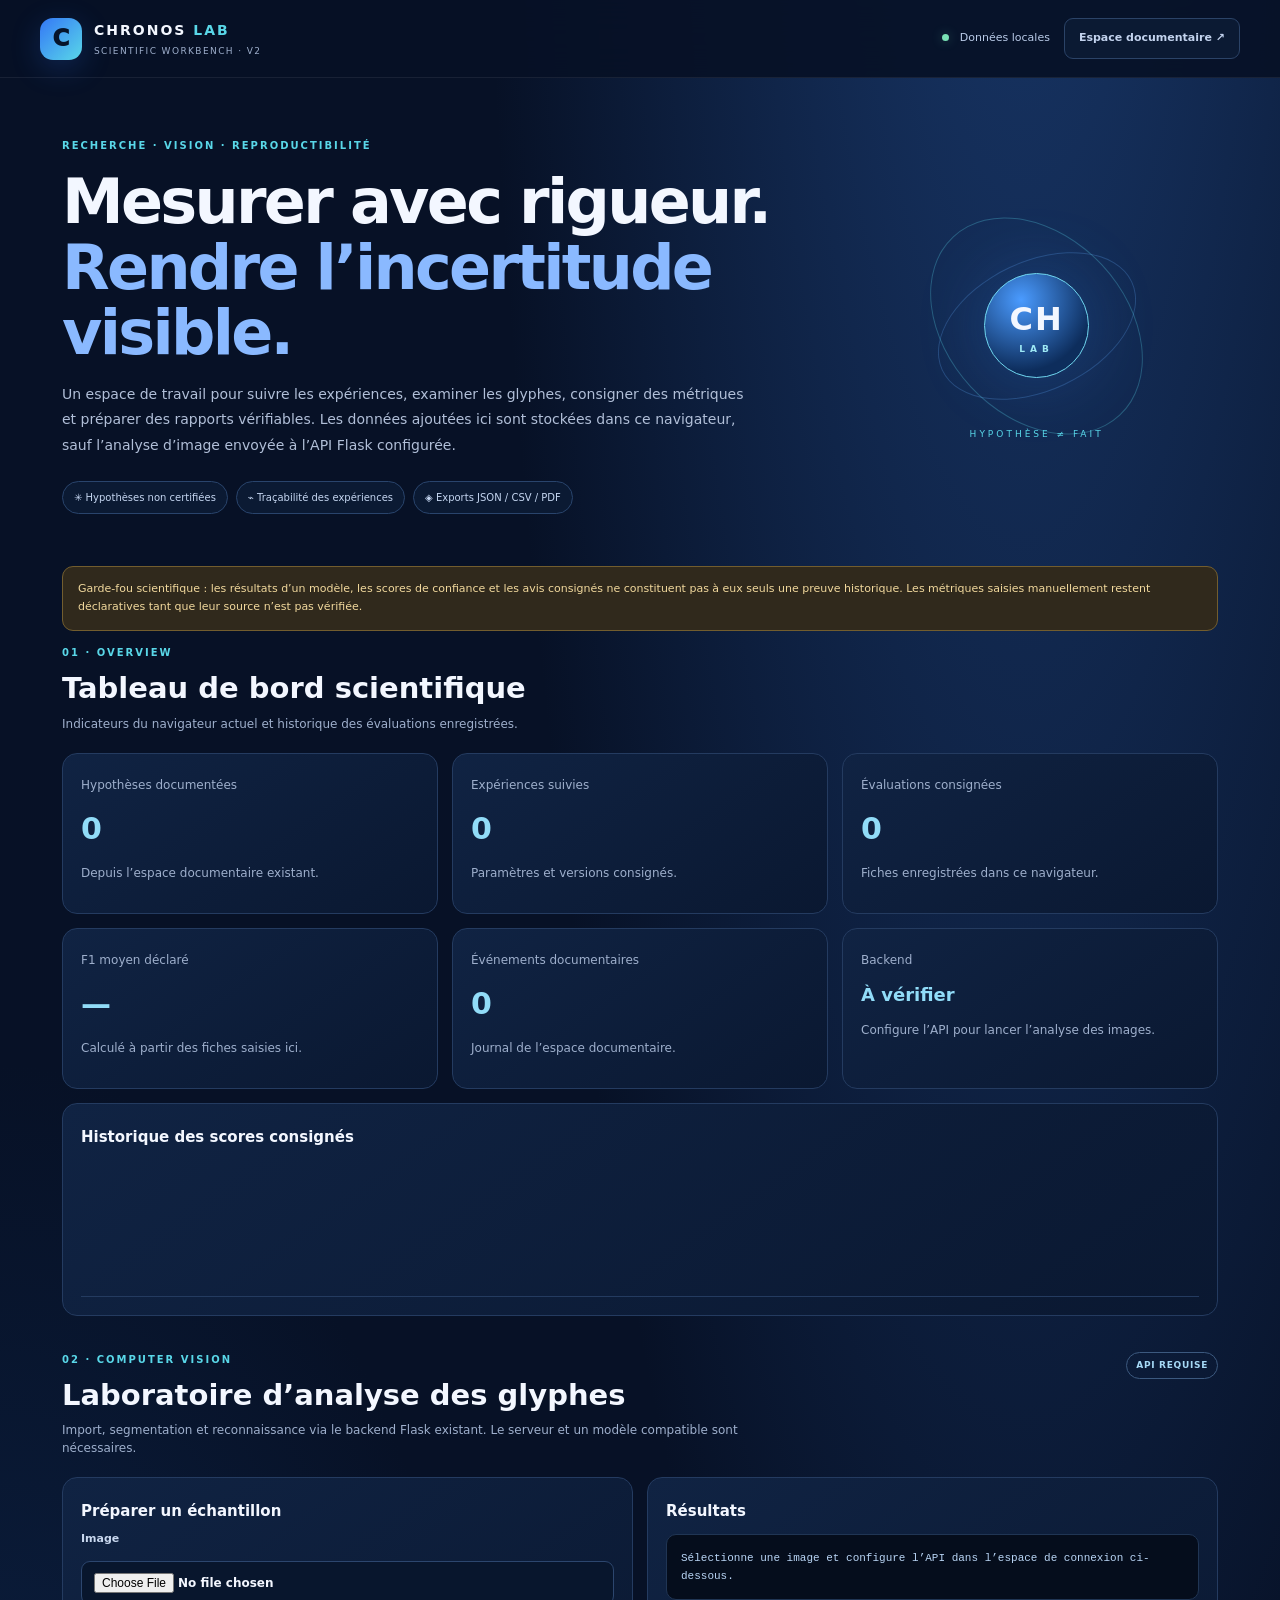
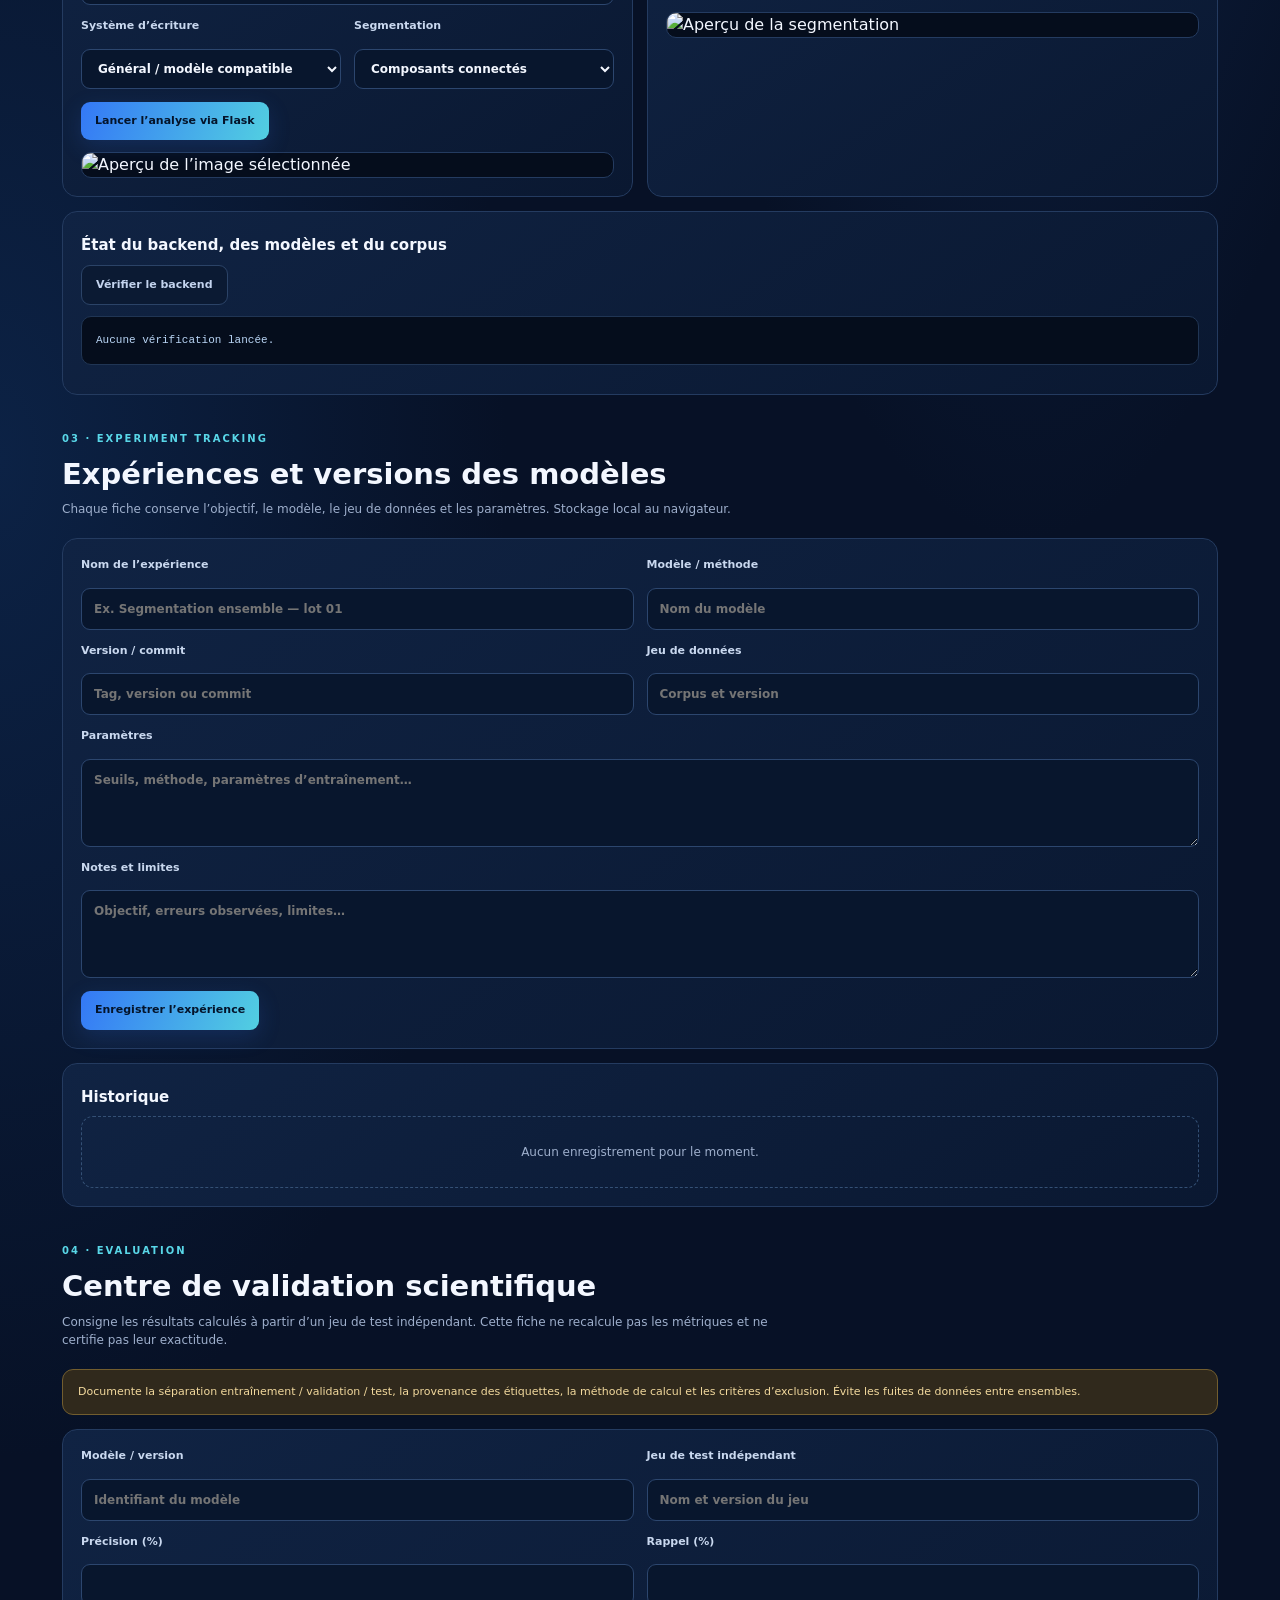
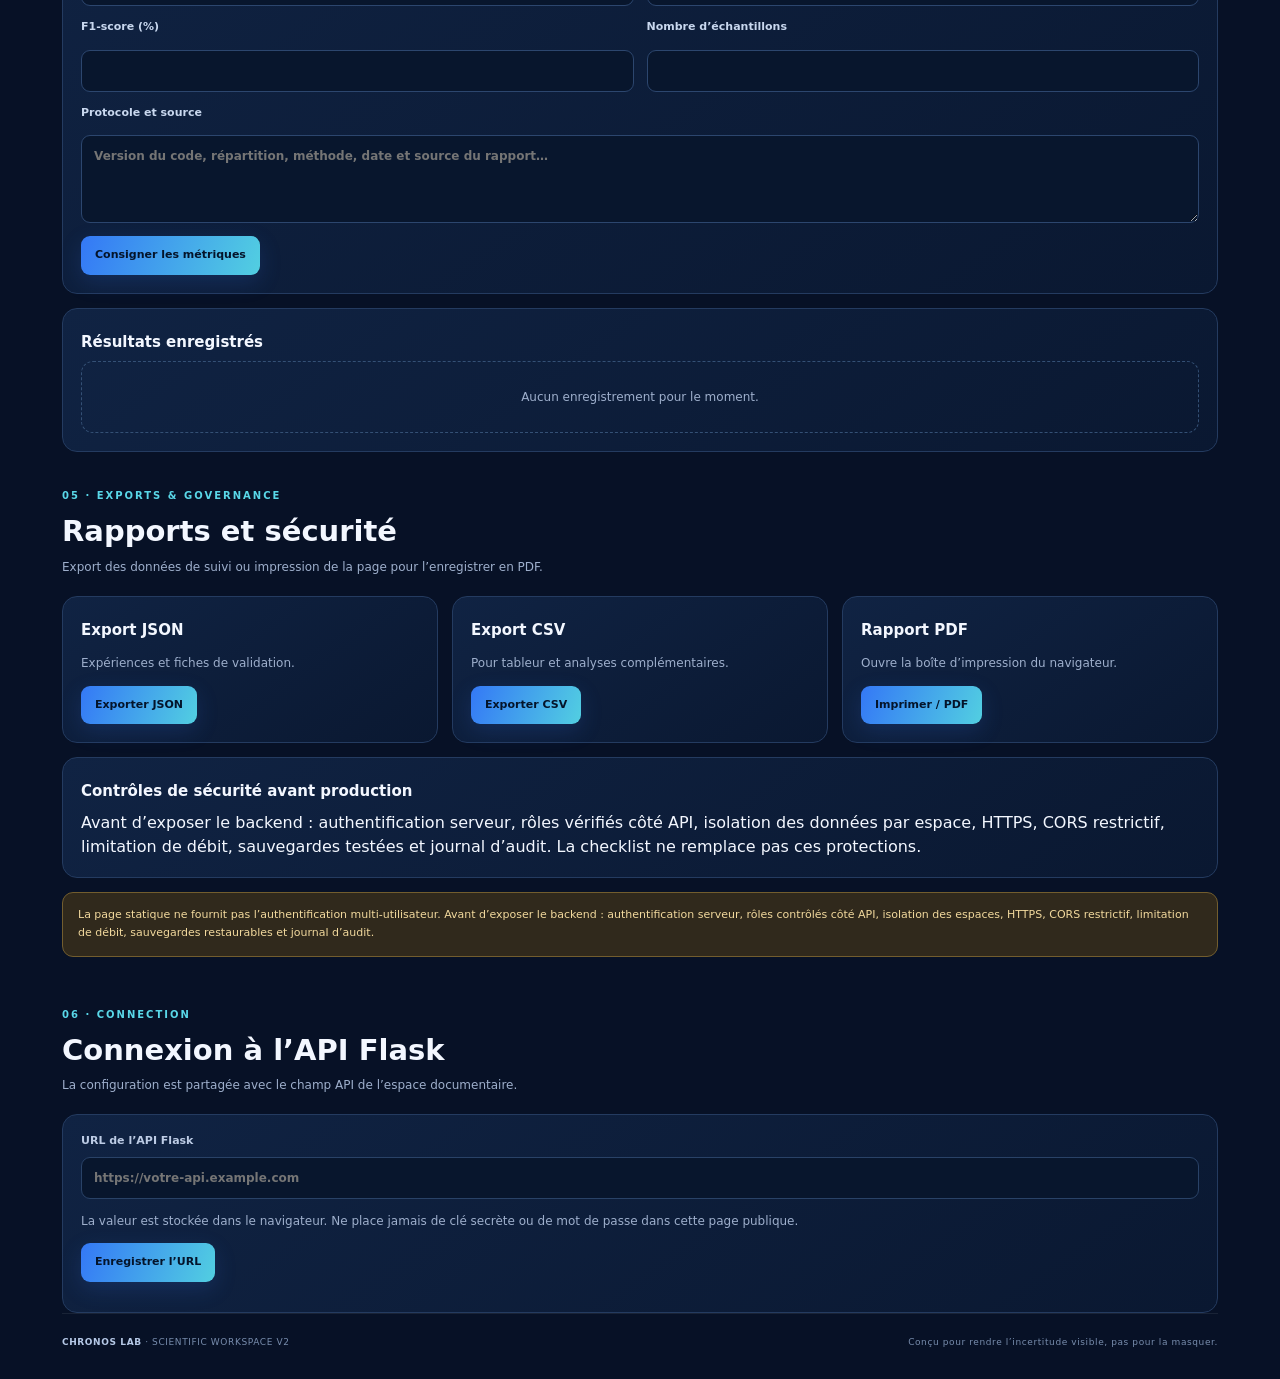
==== site/v2.html @ 92d0351a "Add CHRONOS LAB V2 scientific workbench page" ====
<!doctype html>
<html lang="fr">
<head>
<meta charset="utf-8"><meta name="viewport" content="width=device-width,initial-scale=1,viewport-fit=cover">
<meta name="theme-color" content="#071126"><meta name="description" content="CHRONOS LAB V2 — laboratoire de recherche, traçabilité, glyphes et validation scientifique.">
<title>CHRONOS LAB V2 — Scientific Workbench</title>
<link rel="stylesheet" href="./style.css"><link rel="stylesheet" href="./v2.css">
</head>
<body>
<header class="topbar"><a class="brand" href="./index.html"><span class="sigil">C</span><span><b>CHRONOS <i>LAB</i></b><small>SCIENTIFIC WORKBENCH · V2</small></span></a><div class="top-actions"><span class="local-pill"><span></span> Données locales</span><a class="btn btn-quiet" href="./index.html">Espace documentaire ↗</a></div></header>
<main>
<section class="hero"><div class="hero-copy"><div class="v2-kicker">RECHERCHE · VISION · REPRODUCTIBILITÉ</div><h1>Mesurer avec rigueur.<br><em>Rendre l’incertitude visible.</em></h1><p>Un espace de travail pour suivre les expériences, examiner les glyphes, consigner des métriques et préparer des rapports vérifiables. Les données ajoutées ici sont stockées dans ce navigateur, sauf l’analyse d’image envoyée à l’API Flask configurée.</p><div class="hero-badges"><span>✳ Hypothèses non certifiées</span><span>⌁ Traçabilité des expériences</span><span>◈ Exports JSON / CSV / PDF</span></div></div><div class="hero-stamp"><div class="orbit orbit-a"></div><div class="orbit orbit-b"></div><div class="core">CH<br><small>LAB</small></div><div class="stamp-caption">HYPOTHÈSE ≠ FAIT</div></div></section>
<div class="v2-notice warn">Garde-fou scientifique : les résultats d’un modèle, les scores de confiance et les avis consignés ne constituent pas à eux seuls une preuve historique. Les métriques saisies manuellement restent déclaratives tant que leur source n’est pas vérifiée.</div>
<section id="dashboard"><div class="v2-head"><div><div class="v2-kicker">01 · OVERVIEW</div><h2>Tableau de bord scientifique</h2><p>Indicateurs du navigateur actuel et historique des évaluations enregistrées.</p></div></div>
<div class="v2-grid">
<article class="v2-card"><span class="v2-muted">Hypothèses documentées</span><strong class="v2-value" id="v2ClaimCount">0</strong><p>Depuis l’espace documentaire existant.</p></article>
<article class="v2-card"><span class="v2-muted">Expériences suivies</span><strong class="v2-value" id="v2ExperimentCount">0</strong><p>Paramètres et versions consignés.</p></article>
<article class="v2-card"><span class="v2-muted">Évaluations consignées</span><strong class="v2-value" id="v2ValidationCount">0</strong><p>Fiches enregistrées dans ce navigateur.</p></article>
<article class="v2-card"><span class="v2-muted">F1 moyen déclaré</span><strong class="v2-value" id="v2AverageF1">—</strong><p>Calculé à partir des fiches saisies ici.</p></article>
<article class="v2-card"><span class="v2-muted">Événements documentaires</span><strong class="v2-value" id="v2EventCount">0</strong><p>Journal de l’espace documentaire.</p></article>
<article class="v2-card"><span class="v2-muted">Backend</span><strong class="v2-value" style="font-size:18px">À vérifier</strong><p>Configure l’API pour lancer l’analyse des images.</p></article>
</div>
<div class="v2-card" style="margin-top:14px"><h3>Historique des scores consignés</h3><div id="v2ValidationChart" class="v2-chart"></div></div></section>
<section id="glyphlab" style="padding-top:36px"><div class="v2-head"><div><div class="v2-kicker">02 · COMPUTER VISION</div><h2>Laboratoire d’analyse des glyphes</h2><p>Import, segmentation et reconnaissance via le backend Flask existant. Le serveur et un modèle compatible sont nécessaires.</p></div><span class="status-tag">API REQUISE</span></div>
<div class="v2-grid" style="grid-template-columns:repeat(2,minmax(0,1fr))"><article class="v2-card"><h3>Préparer un échantillon</h3><form id="v2AnalyzeImage" class="v2-form">
<label class="v2-span">Image<input id="v2Image" type="file" accept="image/png,image/jpeg,image/webp,image/bmp,image/tiff" required></label>
<label>Système d’écriture<select id="v2Script"><option value="general">Général / modèle compatible</option><option value="maya_classical">Maya classique</option><option value="egyptian_hieroglyphs">Hiéroglyphes égyptiens</option><option value="cuneiform">Cunéiforme</option><option value="linear_b">Linéaire B</option><option value="linear_a">Linéaire A</option></select></label>
<label>Segmentation<select id="v2Segmentation"><option value="components">Composants connectés</option><option value="watershed">Watershed</option><option value="ensemble">Ensemble</option></select></label>
<div class="v2-span"><button class="btn btn-primary" type="submit">Lancer l’analyse via Flask</button></div></form><img id="v2ImagePreview" class="v2-preview" alt="Aperçu de l’image sélectionnée" hidden></article>
<article class="v2-card"><h3>Résultats</h3><pre id="v2GlyphResult" class="v2-result" aria-live="polite">Sélectionne une image et configure l’API dans l’espace de connexion ci-dessous.</pre><img id="v2ServerPreview" class="v2-preview" alt="Aperçu de la segmentation" hidden></article></div>
<div class="v2-card" style="margin-top:14px"><h3>État du backend, des modèles et du corpus</h3><button id="v2CheckBackend" class="btn btn-quiet">Vérifier le backend</button><pre id="v2BackendStatus" class="v2-result">Aucune vérification lancée.</pre></div></section>
<section id="experiments" style="padding-top:36px"><div class="v2-head"><div><div class="v2-kicker">03 · EXPERIMENT TRACKING</div><h2>Expériences et versions des modèles</h2><p>Chaque fiche conserve l’objectif, le modèle, le jeu de données et les paramètres. Stockage local au navigateur.</p></div></div>
<article class="v2-card"><form id="v2ExperimentForm" class="v2-form">
<label>Nom de l’expérience<input name="name" required placeholder="Ex. Segmentation ensemble — lot 01"></label><label>Modèle / méthode<input name="model" required placeholder="Nom du modèle"></label>
<label>Version / commit<input name="version" placeholder="Tag, version ou commit"></label><label>Jeu de données<input name="dataset" required placeholder="Corpus et version"></label>
<label class="v2-span">Paramètres<textarea name="parameters" placeholder="Seuils, méthode, paramètres d’entraînement…"></textarea></label><label class="v2-span">Notes et limites<textarea name="notes" placeholder="Objectif, erreurs observées, limites…"></textarea></label>
<div class="v2-span"><button class="btn btn-primary" type="submit">Enregistrer l’expérience</button></div></form></article>
<div class="v2-card" style="margin-top:14px"><h3>Historique</h3><div id="v2ExperimentsList"></div></div></section>
<section id="validation" style="padding-top:36px"><div class="v2-head"><div><div class="v2-kicker">04 · EVALUATION</div><h2>Centre de validation scientifique</h2><p>Consigne les résultats calculés à partir d’un jeu de test indépendant. Cette fiche ne recalcule pas les métriques et ne certifie pas leur exactitude.</p></div></div>
<div class="v2-notice warn">Documente la séparation entraînement / validation / test, la provenance des étiquettes, la méthode de calcul et les critères d’exclusion. Évite les fuites de données entre ensembles.</div>
<article class="v2-card"><form id="v2ValidationForm" class="v2-form">
<label>Modèle / version<input name="model" required placeholder="Identifiant du modèle"></label><label>Jeu de test indépendant<input name="dataset" required placeholder="Nom et version du jeu"></label>
<label>Précision (%)<input name="precision" type="number" min="0" max="100" step="0.01" required></label><label>Rappel (%)<input name="recall" type="number" min="0" max="100" step="0.01" required></label>
<label>F1-score (%)<input name="f1" type="number" min="0" max="100" step="0.01" required></label><label>Nombre d’échantillons<input name="samples" type="number" min="0" step="1" required></label>
<label class="v2-span">Protocole et source<textarea name="protocol" required placeholder="Version du code, répartition, méthode, date et source du rapport…"></textarea></label><div class="v2-span"><button class="btn btn-primary" type="submit">Consigner les métriques</button></div></form></article>
<div class="v2-card" style="margin-top:14px"><h3>Résultats enregistrés</h3><div id="v2ValidationsList"></div></div></section>
<section id="reports" style="padding-top:36px"><div class="v2-head"><div><div class="v2-kicker">05 · EXPORTS & GOVERNANCE</div><h2>Rapports et sécurité</h2><p>Export des données de suivi ou impression de la page pour l’enregistrer en PDF.</p></div></div>
<div class="v2-grid"><article class="v2-card"><h3>Export JSON</h3><p>Expériences et fiches de validation.</p><button id="v2ExportJson" class="btn btn-primary">Exporter JSON</button></article><article class="v2-card"><h3>Export CSV</h3><p>Pour tableur et analyses complémentaires.</p><button id="v2ExportCsv" class="btn btn-primary">Exporter CSV</button></article><article class="v2-card"><h3>Rapport PDF</h3><p>Ouvre la boîte d’impression du navigateur.</p><button id="v2PrintReport" class="btn btn-primary">Imprimer / PDF</button></article></div>
<article class="v2-card" style="margin-top:14px"><h3>Contrôles de sécurité avant production</h3><div id="v2SecurityChecklist" class="v2-checklist"></div></article>
<div class="v2-notice warn">La page statique ne fournit pas l’authentification multi-utilisateur. Avant d’exposer le backend : authentification serveur, rôles contrôlés côté API, isolation des espaces, HTTPS, CORS restrictif, limitation de débit, sauvegardes restaurables et journal d’audit.</div></section>
<section id="connection" style="padding-top:36px"><div class="v2-head"><div><div class="v2-kicker">06 · CONNECTION</div><h2>Connexion à l’API Flask</h2><p>La configuration est partagée avec le champ API de l’espace documentaire.</p></div></div><article class="v2-card"><label>URL de l’API Flask<input id="apiBase" class="v2-field" placeholder="https://votre-api.example.com"></label><p class="v2-muted">La valeur est stockée dans le navigateur. Ne place jamais de clé secrète ou de mot de passe dans cette page publique.</p><button id="saveApiBase" class="btn btn-primary">Enregistrer l’URL</button><p id="apiSaved" class="v2-muted" aria-live="polite"></p></article></section>
<footer><div><b>CHRONOS LAB</b><span> · SCIENTIFIC WORKSPACE V2</span></div><p>Conçu pour rendre l’incertitude visible, pas pour la masquer.</p></footer>
</main><div id="toast" class="toast" role="status" aria-live="polite"></div>
<script src="./v2.js" defer></script>
<script defer>
document.addEventListener('DOMContentLoaded',()=>{const input=document.querySelector('#apiBase'),key='chronos-lab-api-base-v1';input.value=localStorage.getItem(key)||'';document.querySelector('#saveApiBase').addEventListener('click',()=>{localStorage.setItem(key,input.value.trim().replace(/\/$/,''));document.querySelector('#apiSaved').textContent='URL enregistrée dans ce navigateur.';});});
</script>
</body></html>
---- site/style.css ----
:root{--bg:#071126;--panel:#0c1b37;--panel2:#102345;--line:#243b60;--blue:#3478f6;--cyan:#59d7e8;--ink:#f3f7ff;--muted:#9eafcc;--gold:#f0c878;--green:#79e1b5;--red:#ff8f9c;box-sizing:border-box}*{box-sizing:border-box}html{scroll-behavior:smooth}body{margin:0;background:radial-gradient(ellipse at 80% -15%,#1a3b70 0,transparent 38%),radial-gradient(ellipse at 0% 45%,#0c2245 0,transparent 28%),var(--bg);color:var(--ink);font-family:Inter,ui-sans-serif,system-ui,-apple-system,"Segoe UI",sans-serif;line-height:1.5}.topbar{height:78px;padding:0 max(22px,calc((100vw - 1200px)/2));display:flex;align-items:center;justify-content:space-between;gap:20px;border-bottom:1px solid #ffffff12;background:#071126e8;backdrop-filter:blur(18px);position:sticky;top:0;z-index:5}.brand{display:flex;gap:12px;align-items:center;text-decoration:none;color:var(--ink)}.sigil{width:42px;height:42px;display:grid;place-items:center;border-radius:13px;background:linear-gradient(135deg,var(--blue),var(--cyan));color:#06142a;font-weight:950;font-size:23px;box-shadow:0 8px 30px #3478f638}.brand b{font-size:14px;letter-spacing:2px}.brand i{color:var(--cyan);font-style:normal}.brand small{display:block;color:var(--muted);font-size:9px;letter-spacing:1.4px;margin-top:3px}.top-actions{display:flex;align-items:center;gap:14px}.local-pill{font-size:11px;color:#b9cbe8}.local-pill span,.integrity-dot{display:inline-block;width:7px;height:7px;background:var(--green);border-radius:50%;margin-right:7px;box-shadow:0 0 12px #79e1b555}main{max-width:1200px;padding:0 22px;margin:auto}.hero{display:grid;grid-template-columns:minmax(0,1.35fr) minmax(230px,.65fr);gap:40px;align-items:center;padding:60px 0 38px}.eyebrow{font-size:10px;letter-spacing:2px;color:var(--cyan);font-weight:850}.hero h1{font-size:clamp(36px,5vw,62px);letter-spacing:-2.7px;line-height:1.06;margin:16px 0}.hero h1 em{font-style:normal;color:#8ab9ff}.hero p{color:#b1bfd8;max-width:700px;line-height:1.8;font-size:14px}.hero-badges{display:flex;gap:8px;flex-wrap:wrap;margin-top:23px}.hero-badges span{font-size:10px;border:1px solid #29446c;padding:8px 11px;border-radius:24px;color:#c5d6f1;background:#0b1a33}.hero-stamp{height:240px;position:relative;display:grid;place-items:center;overflow:hidden}.orbit{position:absolute;border:1px solid #4a82c65e;border-radius:50%;transform:rotate(-25deg)}.orbit-a{width:210px;height:130px}.orbit-b{width:245px;height:180px;transform:rotate(47deg);border-color:#59d7e84a}.core{width:105px;height:105px;border-radius:50%;display:grid;place-content:center;text-align:center;background:radial-gradient(circle at 35% 25%,#4a9bff,#0d2d5c 70%);border:1px solid #70d8f2;box-shadow:0 0 70px #3486f53d;font-size:32px;font-weight:900;letter-spacing:2px;z-index:1}.core small{font-size:9px;letter-spacing:5px;color:#9ee9f5}.stamp-caption{position:absolute;bottom:4px;letter-spacing:3px;font-size:9px;color:var(--cyan)}.warning{display:flex;align-items:center;gap:14px;border:1px solid #725d2e8c;background:linear-gradient(100deg,#3a301d75,#1b2035a8);border-radius:13px;padding:15px 18px}.warning-icon{width:30px;height:30px;border-radius:10px;background:#f0c87820;border:1px solid #f0c87870;color:var(--gold);display:grid;place-items:center;font-weight:900;flex-shrink:0}.warning b{font-size:12px;color:#f3d99b}.warning p{margin:3px 0 0;color:#c6c9d7;font-size:11px;line-height:1.6}.status-tag{display:inline-flex;align-items:center;white-space:nowrap;border:1px solid #3c597f;border-radius:30px;padding:6px 9px;color:#a6d9f6;font-size:9px;letter-spacing:.7px;font-weight:800}.warning .status-tag{margin-left:auto}.metrics{display:grid;grid-template-columns:repeat(4,1fr);gap:12px;margin:18px 0 32px}.metric{background:linear-gradient(145deg,#102343d9,#0a1831f2);border:1px solid var(--line);border-radius:13px;padding:17px}.metric span,.metric small{display:block;color:var(--muted);font-size:10px}.metric strong{display:block;font-size:29px;letter-spacing:-1px;margin:8px 0 1px;color:#91dcf8}.metric small{font-size:9px}.tabs{display:flex;gap:7px;overflow:auto;border-bottom:1px solid var(--line);padding:0 0 12px}.tab{background:#0c1b34;border:1px solid var(--line);border-radius:9px;padding:11px 14px;color:#aebfdb;white-space:nowrap;cursor:pointer;font:inherit;font-size:11px}.tab.active{color:white;background:#18396a;border-color:#3978cf;box-shadow:inset 0 0 0 1px #4b92d51c}.view{display:none;padding:30px 0 50px}.view.active{display:block}.section-head{display:flex;align-items:flex-start;justify-content:space-between;gap:20px;margin-bottom:21px}.section-head h2{font-size:29px;letter-spacing:-.8px;margin:7px 0 4px}.section-head p{font-size:12px;color:var(--muted);margin:0;max-width:690px}.btn{display:inline-flex;align-items:center;justify-content:center;gap:10px;padding:11px 14px;border-radius:9px;font:inherit;font-size:11px;font-weight:750;cursor:pointer;text-decoration:none;transition:transform .15s,border-color .15s}.btn:hover{transform:translateY(-1px)}.btn-primary{border:0;background:linear-gradient(110deg,#3478f6,#52cfe1);color:#04142a;box-shadow:0 7px 22px #3478f62b}.btn-quiet{border:1px solid #2b4367;background:#0b1a33;color:#c3d3ee}.btn-danger{border:1px solid #78404e;background:#311b2a;color:#ffc4cd}.toolbar{display:flex;gap:10px;margin-bottom:14px}.toolbar input{flex:1}.toolbar input,.toolbar select,input,select,textarea{font:inherit;font-size:12px;color:var(--ink);background:#08162d;border:1px solid #294267;border-radius:9px;padding:11px 12px;outline:none;width:100%}input:focus,select:focus,textarea:focus{border-color:var(--cyan);box-shadow:0 0 0 3px #59d7e814}label{display:block;color:#bdcce5;font-size:11px;font-weight:650}label input,label select,label textarea{margin-top:7px}textarea{resize:vertical;line-height:1.6}.claim-list{display:grid;gap:12px}.claim-card{background:linear-gradient(145deg,#102343d9,#0a1831f2);border:1px solid var(--line);border-radius:14px;padding:18px}.claim-top{display:flex;align-items:flex-start;justify-content:space-between;gap:14px}.claim-type{color:var(--cyan);font-size:9px;letter-spacing:1.2px;text-transform:uppercase;font-weight:850}.claim-card h3{margin:6px 0 9px;font-size:16px;line-height:1.45}.claim-meta{display:flex;gap:7px;flex-wrap:wrap;margin-bottom:10px}.meta-chip{font-size:9px;color:#aebfda;border:1px solid #2b4165;border-radius:20px;padding:4px 8px}.claim-text{font-size:12px;color:#d5e0f2;line-height:1.7;white-space:pre-wrap}.claim-foot{display:flex;align-items:center;justify-content:space-between;gap:10px;border-top:1px solid #ffffff0e;margin-top:14px;padding-top:12px}.claim-foot small{color:var(--muted);font-size:10px}.claim-actions{display:flex;gap:7px;flex-wrap:wrap}.mini-btn{border:1px solid #2b4367;background:#0b1a33;color:#c3d3ee;border-radius:8px;padding:7px 9px;font-size:10px;cursor:pointer}.mini-btn:hover{border-color:var(--cyan)}.empty-state{text-align:center;padding:44px 20px;border:1px dashed #2b4266;border-radius:14px;color:var(--muted);background:#0b1a322e}.empty-icon{font-size:31px;color:#75d8ed;margin-bottom:8px}.empty-state b{display:block;color:#dbe7fa;font-size:13px}.empty-state p{font-size:11px;line-height:1.7;max-width:450px;margin:8px auto 17px}.panel{background:linear-gradient(145deg,#102343d9,#0a1831f2);border:1px solid var(--line);border-radius:15px;padding:22px}.form-panel{max-width:900px}.form-grid{display:grid;grid-template-columns:1fr 1fr;gap:16px}.span-2{grid-column:span 2}.divider{height:1px;background:var(--line);margin:23px 0}.subhead{display:flex;align-items:center;justify-content:space-between;gap:16px;margin-bottom:13px}.subhead h3,.panel h3{font-size:14px;margin:0 0 5px}.subhead p,.muted{color:var(--muted);font-size:11px;line-height:1.7;margin:0}.count-chip{font-size:9px;color:var(--cyan);border:1px solid #31547c;border-radius:30px;padding:6px 9px}.source-grid{display:grid;grid-template-columns:1fr 1fr;gap:13px}.source-card{padding:15px;border:1px solid #2a4166;border-radius:12px;background:#08162b}.source-card>b{font-size:11px;color:#9cdbf3}.source-card label{margin-top:13px}.consent-line{display:flex;align-items:flex-start;gap:9px;margin-top:19px;color:#c5d4ec;line-height:1.6}.consent-line input{width:auto;margin:3px 0 0;accent-color:var(--cyan)}.form-actions{display:flex;justify-content:flex-end;gap:9px;margin-top:20px;flex-wrap:wrap}.form-message{font-size:11px;color:var(--green);min-height:17px}.compare-layout{display:grid;grid-template-columns:minmax(250px,.65fr) minmax(0,1.35fr);gap:14px}.compare-choices{display:grid;gap:8px;margin:16px 0}.compare-choice{display:flex;gap:9px;align-items:flex-start;padding:10px;border:1px solid #2a4166;border-radius:9px;background:#09162c;font-size:11px}.compare-choice input{width:auto;margin:2px 0 0;accent-color:var(--cyan)}.compare-choice small{display:block;color:var(--muted);margin-top:3px}.compare-results{min-width:0}.comparison{display:grid;grid-template-columns:repeat(3,minmax(0,1fr));gap:10px}.comparison-col{border:1px solid var(--line);background:#0a1931;border-radius:12px;padding:13px;min-width:0}.comparison-col h3{font-size:12px;line-height:1.5;overflow-wrap:anywhere}.comparison-col h4{font-size:9px;color:var(--cyan);text-transform:uppercase;letter-spacing:.8px;margin:16px 0 5px}.comparison-col p,.comparison-col li{font-size:10px;color:#bdcce4;line-height:1.6;overflow-wrap:anywhere}.comparison-col ul{padding-left:15px}.integrity-card{display:flex;align-items:flex-start;justify-content:space-between;gap:18px;border:1px solid #2b4368;border-radius:13px;padding:17px;background:#0c1d38}.integrity-card b{font-size:12px}.integrity-card p{font-size:10px;color:var(--muted);line-height:1.7;margin:7px 0 0;max-width:780px}.audit-list{display:grid;gap:8px;margin:15px 0}.audit-item{display:grid;grid-template-columns:110px 1fr auto;gap:13px;align-items:start;border:1px solid #253c60;background:#0b1a32;border-radius:10px;padding:12px}.audit-item time{font-size:9px;color:var(--cyan)}.audit-item b{font-size:11px}.audit-item p{font-size:10px;color:var(--muted);margin:3px 0;line-height:1.6;overflow-wrap:anywhere}.audit-item code{font-size:9px;color:#8ea7cc;max-width:180px;overflow-wrap:anywhere}.file-btn{display:inline-flex;align-items:center}.settings-grid{display:grid;grid-template-columns:1fr 1fr;gap:14px}.settings-grid .panel h3{margin-bottom:10px}.settings-actions{display:flex;gap:8px;flex-wrap:wrap;margin:17px 0}.field-spaced{margin-top:22px}.fineprint{font-size:10px;color:#8fa2c3;line-height:1.7;margin:9px 0 13px}.api-result{font-size:10px;white-space:pre-wrap;overflow-wrap:anywhere;color:#a7c8e8;background:#071329;border:1px solid #203858;padding:11px;border-radius:8px;min-height:40px}.status-explainer{padding:12px 0;border-bottom:1px solid #ffffff0e}.status-explainer:last-child{border-bottom:0}.status-explainer b{font-size:11px;color:#9ddff2}.status-explainer p{font-size:10px;color:var(--muted);line-height:1.7;margin:4px 0 0}footer{display:flex;justify-content:space-between;gap:16px;border-top:1px solid #ffffff13;padding:22px 0 30px;color:#788dad;font-size:9px;letter-spacing:.6px}footer b{color:#b6c9e7}footer p{margin:0}.toast{position:fixed;bottom:22px;right:22px;max-width:min(400px,calc(100vw - 44px));background:#16385d;border:1px solid #4778a9;color:white;border-radius:11px;padding:12px 15px;font-size:11px;box-shadow:0 16px 50px #0007;opacity:0;transform:translateY(10px);pointer-events:none;transition:.2s;z-index:10}.toast.show{opacity:1;transform:translateY(0)}@media(max-width:800px){.topbar{padding:0 15px}.local-pill{display:none}main{padding:0 15px}.hero{grid-template-columns:1fr;padding:40px 0 25px;gap:8px}.hero-stamp{height:190px}.metrics{grid-template-columns:1fr 1fr}.warning{align-items:flex-start}.warning .status-tag{display:none}.section-head h2{font-size:25px}.section-head{align-items:flex-start}.compare-layout,.settings-grid{grid-template-columns:1fr}.comparison{grid-template-columns:1fr}.form-grid,.source-grid{grid-template-columns:1fr}.span-2{grid-column:auto}.top-actions .btn{font-size:0;padding:10px}.top-actions .btn:after{content:'Exporter';font-size:10px}.claim-top{display:block}.claim-top .status-tag{margin-top:10px}.audit-item{grid-template-columns:1fr;gap:5px}.audit-item code{max-width:none}.toolbar{flex-direction:column}footer{display:block;line-height:2.2}}@media(max-width:430px){.metrics{grid-template-columns:1fr 1fr;gap:8px}.metric{padding:12px}.metric strong{font-size:24px}.brand small{font-size:7px;letter-spacing:.8px}.hero h1{font-size:39px}.section-head{display:block}.section-head>.btn,.section-head>.status-tag{margin-top:14px}.form-actions .btn{flex:1}}
---- site/v2.css ----
/* CHRONOS LAB V2 responsive scientific workspace */
.v2-grid{display:grid;grid-template-columns:repeat(3,minmax(0,1fr));gap:14px}
.v2-card{background:linear-gradient(145deg,#102343,#0a1831);border:1px solid var(--line);border-radius:15px;padding:18px;min-width:0}
.v2-card h3{margin:4px 0 8px;font-size:15px}.v2-card p,.v2-muted{color:var(--muted);font-size:12px;line-height:1.7}
.v2-value{font-size:30px;font-weight:850;color:#91dcf8;display:block;margin:10px 0 2px}
.v2-head{display:flex;align-items:flex-start;justify-content:space-between;gap:16px;margin-bottom:20px}
.v2-head h2{font-size:29px;margin:7px 0 4px}.v2-head p{font-size:12px;color:var(--muted);margin:0;max-width:720px}
.v2-kicker{font-size:10px;letter-spacing:2px;color:var(--cyan);font-weight:850;text-transform:uppercase}
.v2-actions{display:flex;gap:8px;flex-wrap:wrap;margin-top:14px}
.v2-form{display:grid;grid-template-columns:repeat(2,minmax(0,1fr));gap:13px}
.v2-form label{display:flex;flex-direction:column;gap:7px;color:#c9d8ef;font-size:11px;font-weight:700}
.v2-form input,.v2-form select,.v2-form textarea{width:100%;border:1px solid #2c466e;background:#08162d;color:var(--ink);border-radius:9px;padding:11px 12px;font:inherit;font-size:12px;min-width:0}
.v2-form textarea{min-height:88px;resize:vertical}.v2-span{grid-column:1/-1}
.v2-table-wrap{overflow:auto;border:1px solid var(--line);border-radius:12px}
.v2-table{width:100%;border-collapse:collapse;font-size:11px;min-width:620px}.v2-table th,.v2-table td{text-align:left;padding:12px;border-bottom:1px solid #243b60;vertical-align:top}.v2-table th{color:#8fdff4;background:#102343}
.v2-pill{display:inline-flex;border:1px solid #36577d;border-radius:99px;padding:4px 8px;font-size:9px;color:#b9eafa}
.v2-notice{border:1px solid #36577d;background:#0b1a33;border-radius:11px;padding:13px 15px;color:#b8cbe7;font-size:11px;line-height:1.7;margin:14px 0}
.v2-notice.warn{border-color:#725d2e;background:#30291c;color:#f2d99d}.v2-notice.good{border-color:#23634d;background:#102b27;color:#a9f1d2}
.v2-empty{padding:26px;text-align:center;border:1px dashed #345075;border-radius:12px;color:var(--muted);font-size:12px}
.v2-result{white-space:pre-wrap;overflow:auto;max-height:440px;background:#050d1c;border:1px solid #203554;border-radius:10px;padding:14px;color:#b9d5f5;font:11px/1.65 monospace}
.v2-preview{display:block;max-width:100%;max-height:340px;object-fit:contain;border-radius:10px;border:1px solid var(--line);margin-top:12px;background:#050d1c}
.v2-checklist{display:grid;gap:10px}.v2-check{display:flex;gap:10px;align-items:flex-start;padding:12px;border:1px solid var(--line);border-radius:10px;color:#c7d7ee;font-size:11px;line-height:1.6}.v2-check b{display:block;color:#eff7ff;margin-bottom:2px}
.v2-chart{display:flex;align-items:end;gap:10px;height:140px;padding:12px;border-bottom:1px solid var(--line)}.v2-chart-col{flex:1;display:flex;flex-direction:column;align-items:center;justify-content:end;height:100%;gap:6px}.v2-chart-bar{width:40px;max-width:70%;min-height:3px;border-radius:6px 6px 0 0;background:linear-gradient(180deg,#59d7e8,#3478f6)}.v2-chart-col small{font-size:9px;color:var(--muted);text-align:center}
@media(max-width:850px){.v2-grid{grid-template-columns:repeat(2,minmax(0,1fr))}.v2-head{flex-direction:column}.v2-form{grid-template-columns:1fr}.v2-span{grid-column:auto}}
@media(max-width:560px){.v2-grid{grid-template-columns:1fr}.v2-card{padding:15px}.v2-head h2{font-size:24px}.v2-actions .btn{flex:1}}
@media print{.topbar,.tabs,.btn,.v2-actions,footer,#toast{display:none!important}main{max-width:none;padding:0}.view{display:none!important}.view.active{display:block!important}.v2-card{background:white!important;color:#111!important;border:1px solid #ccc!important;break-inside:avoid}.v2-card p,.v2-muted,.v2-head p{color:#333!important}}
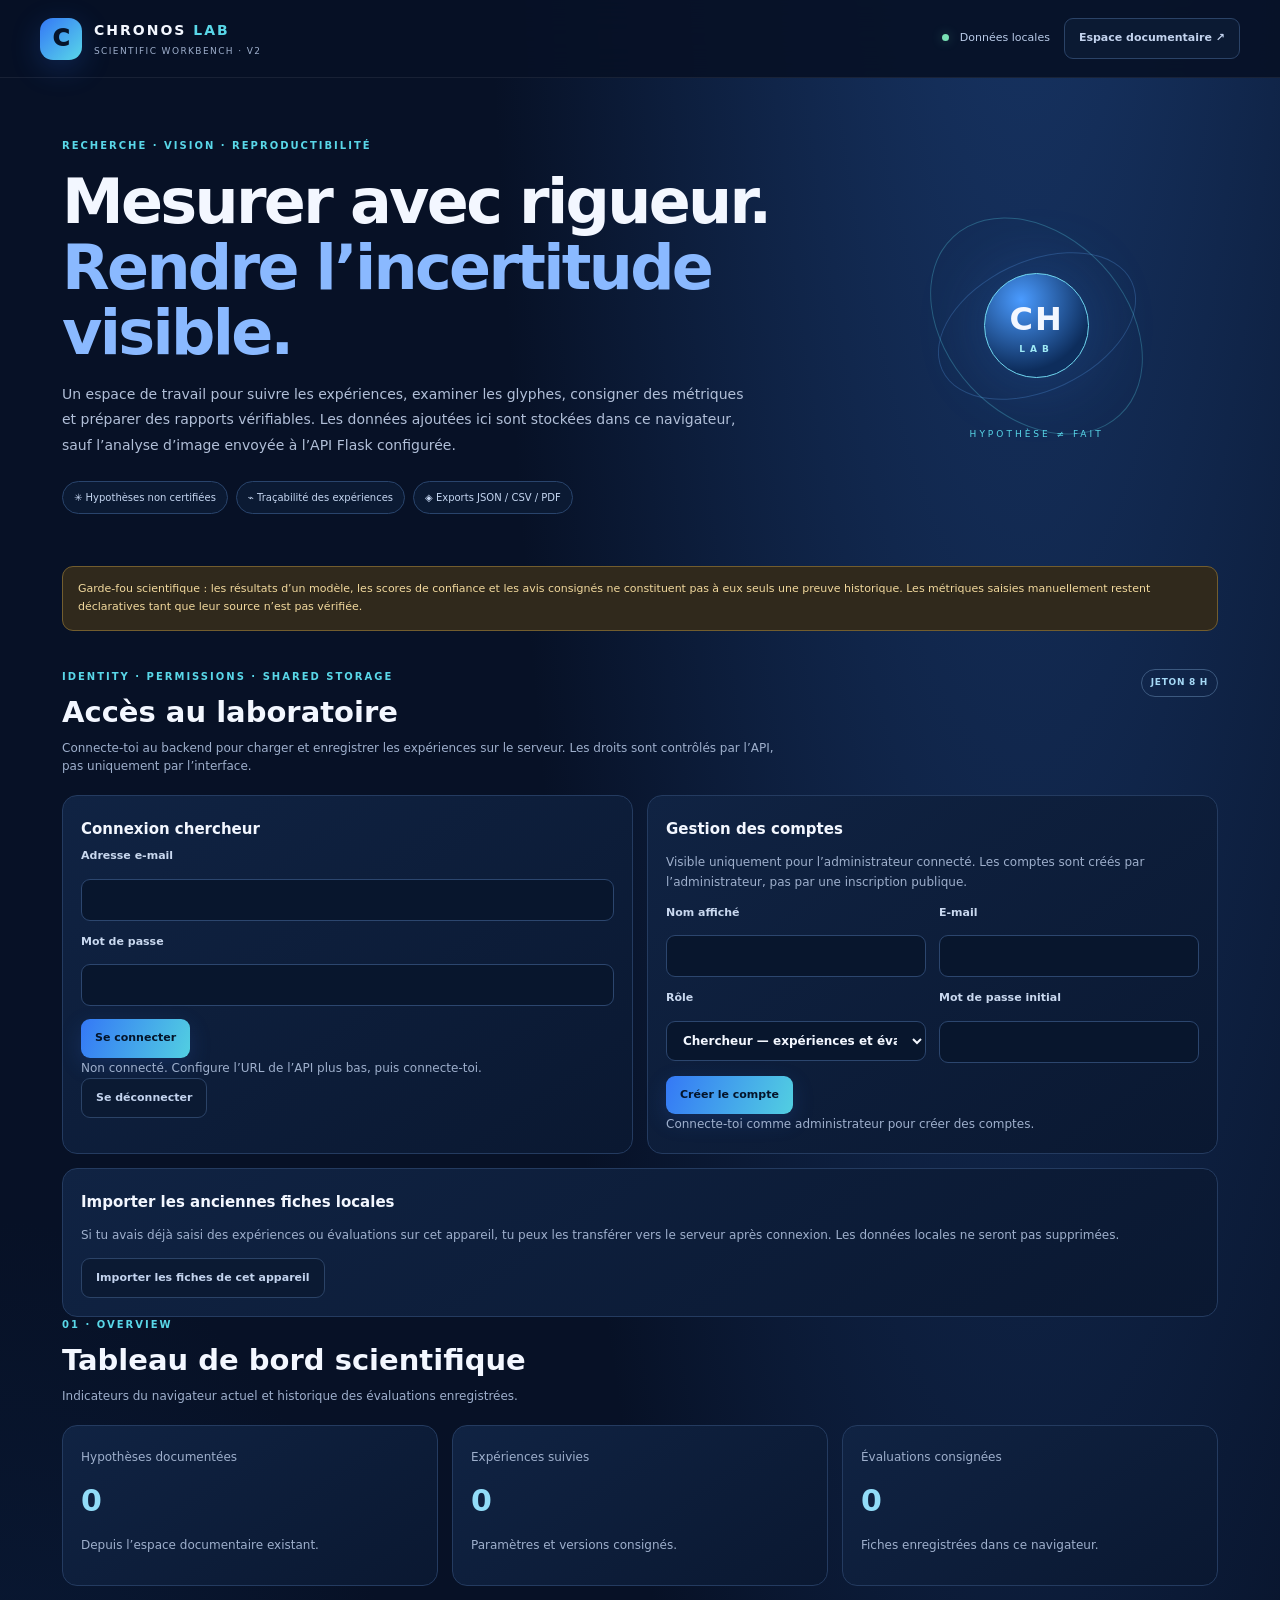
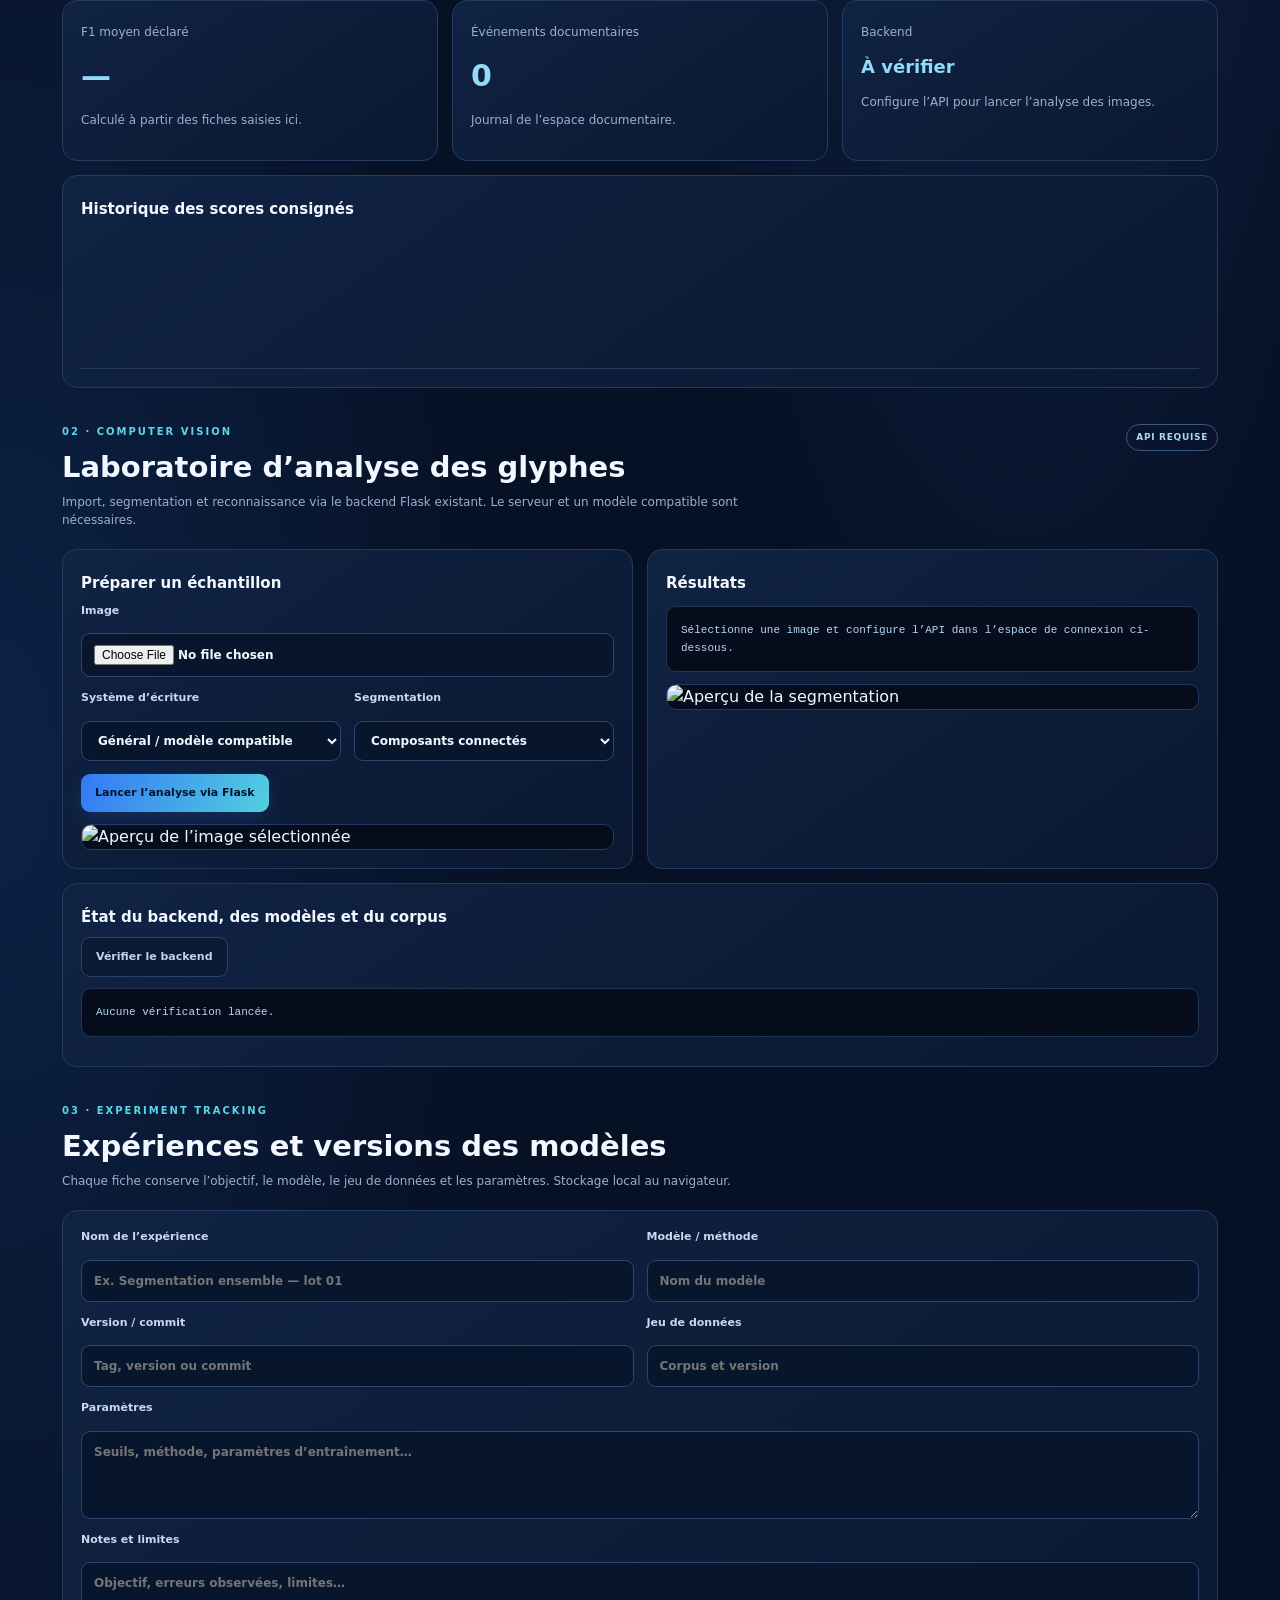
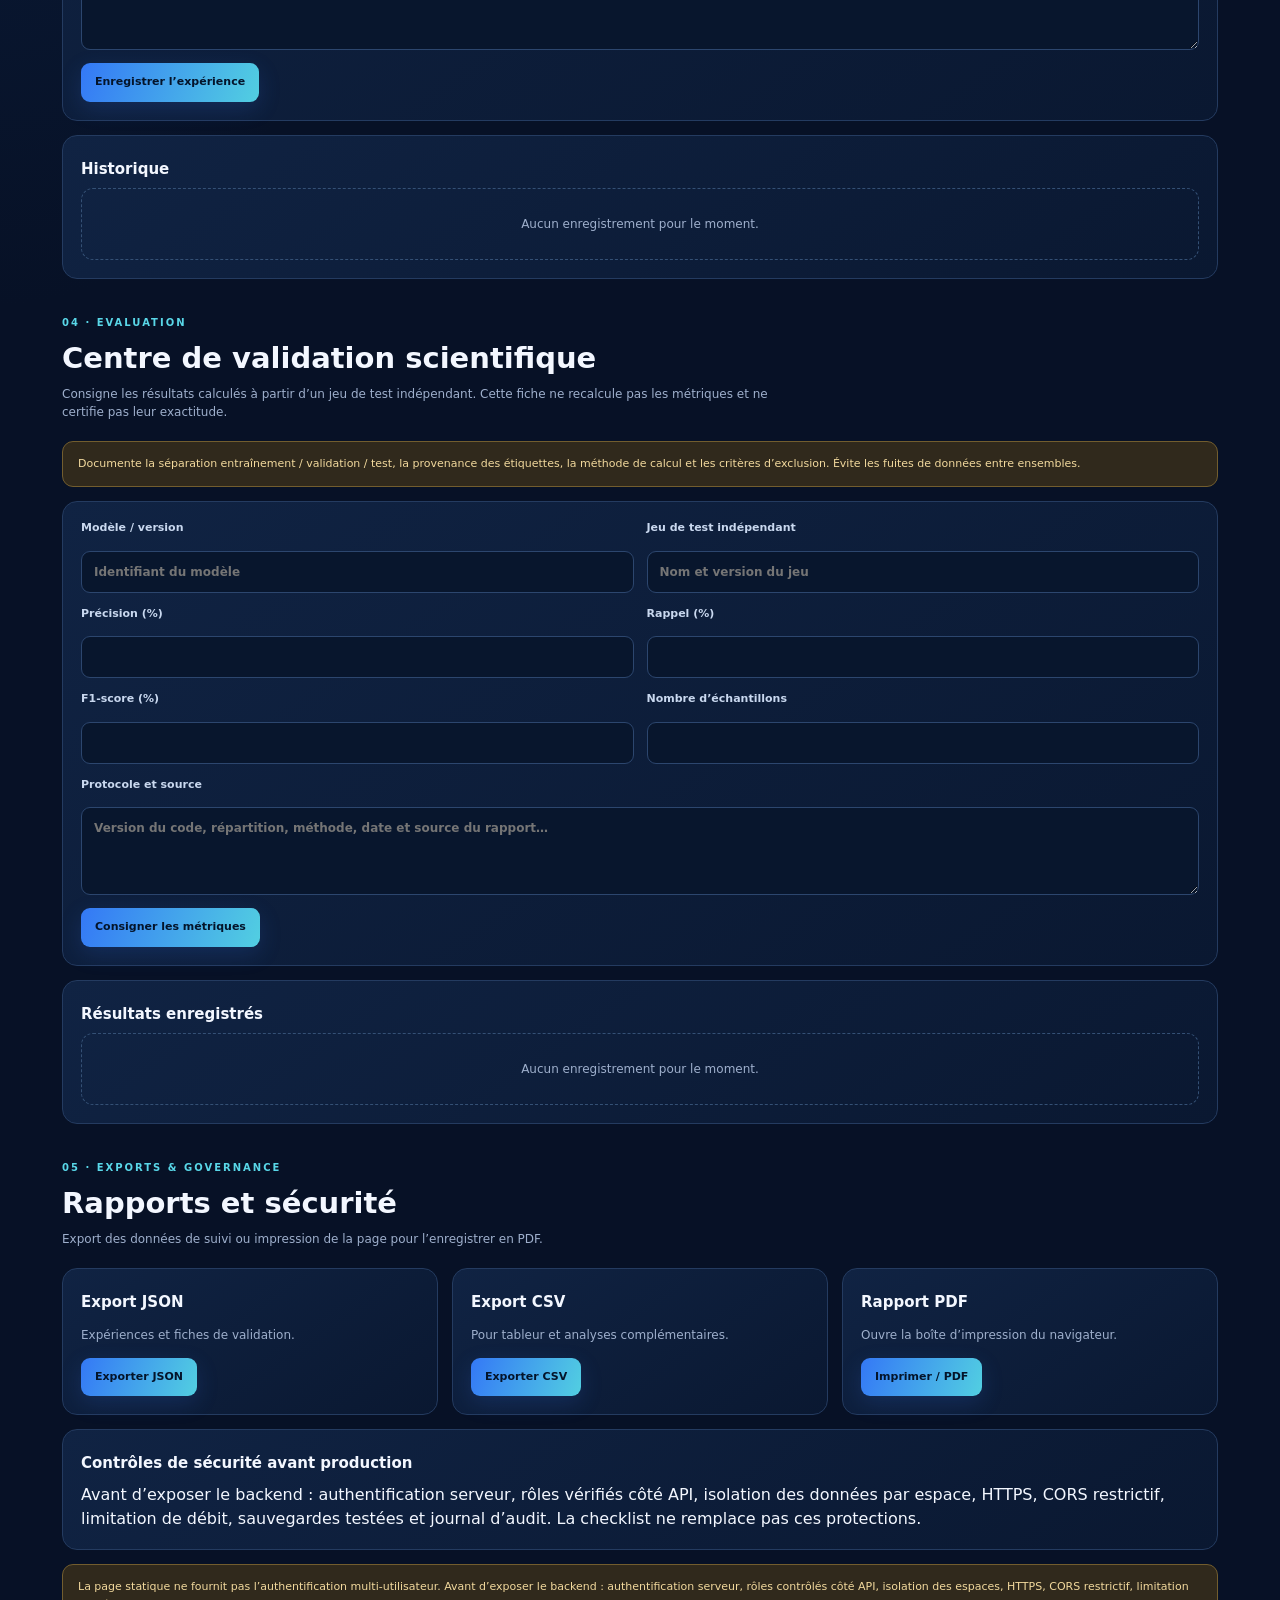
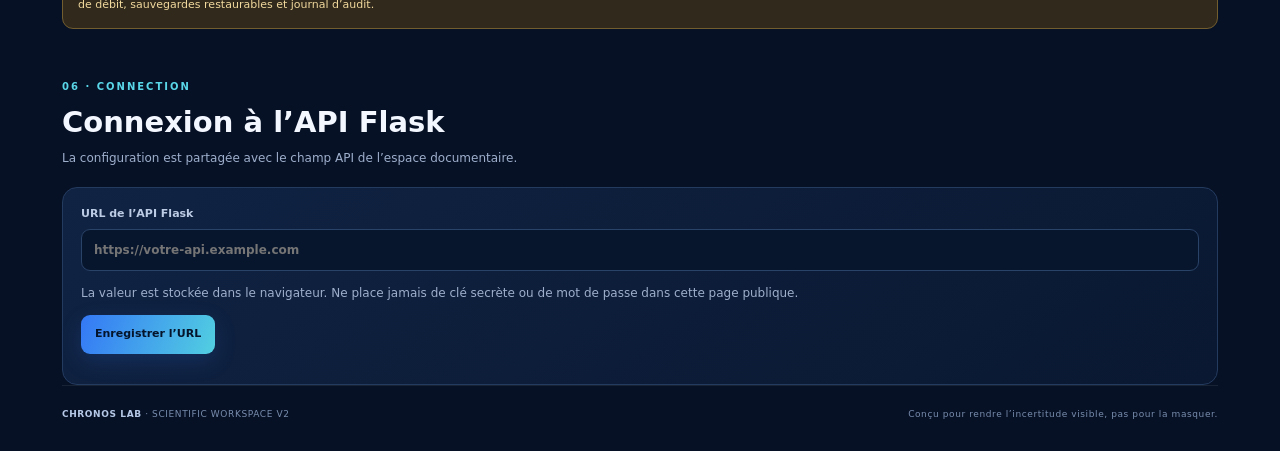
==== commit e0b16373: "Add secure login and administrator account management to V2" ====
--- a/site/v2.html
+++ b/site/v2.html
@@ -11,6 +11,13 @@
 <main>
 <section class="hero"><div class="hero-copy"><div class="v2-kicker">RECHERCHE · VISION · REPRODUCTIBILITÉ</div><h1>Mesurer avec rigueur.<br><em>Rendre l’incertitude visible.</em></h1><p>Un espace de travail pour suivre les expériences, examiner les glyphes, consigner des métriques et préparer des rapports vérifiables. Les données ajoutées ici sont stockées dans ce navigateur, sauf l’analyse d’image envoyée à l’API Flask configurée.</p><div class="hero-badges"><span>✳ Hypothèses non certifiées</span><span>⌁ Traçabilité des expériences</span><span>◈ Exports JSON / CSV / PDF</span></div></div><div class="hero-stamp"><div class="orbit orbit-a"></div><div class="orbit orbit-b"></div><div class="core">CH<br><small>LAB</small></div><div class="stamp-caption">HYPOTHÈSE ≠ FAIT</div></div></section>
 <div class="v2-notice warn">Garde-fou scientifique : les résultats d’un modèle, les scores de confiance et les avis consignés ne constituent pas à eux seuls une preuve historique. Les métriques saisies manuellement restent déclaratives tant que leur source n’est pas vérifiée.</div>
+<section id="account" style="padding-top:24px"><div class="v2-head"><div><div class="v2-kicker">IDENTITY · PERMISSIONS · SHARED STORAGE</div><h2>Accès au laboratoire</h2><p>Connecte-toi au backend pour charger et enregistrer les expériences sur le serveur. Les droits sont contrôlés par l’API, pas uniquement par l’interface.</p></div><span class="status-tag">JETON 8 H</span></div>
+<div class="v2-grid" style="grid-template-columns:repeat(2,minmax(0,1fr))">
+<article class="v2-card"><h3>Connexion chercheur</h3><form id="v2LoginForm" class="v2-form"><label class="v2-span">Adresse e-mail<input name="email" type="email" autocomplete="username" required maxlength="254"></label><label class="v2-span">Mot de passe<input name="password" type="password" autocomplete="current-password" required></label><div class="v2-span"><button class="btn btn-primary" type="submit">Se connecter</button></div></form><div id="v2AuthStatus" class="v2-muted" role="status" aria-live="polite">Non connecté. Configure l’URL de l’API plus bas, puis connecte-toi.</div><button id="v2Logout" class="btn btn-quiet" type="button" hidden>Se déconnecter</button></article>
+<article class="v2-card"><h3>Gestion des comptes</h3><p>Visible uniquement pour l’administrateur connecté. Les comptes sont créés par l’administrateur, pas par une inscription publique.</p><form id="v2UserForm" class="v2-form" hidden><label>Nom affiché<input name="display_name" required maxlength="120"></label><label>E-mail<input name="email" type="email" required maxlength="254"></label><label>Rôle<select name="role"><option value="researcher">Chercheur — expériences et évaluations</option><option value="evaluator">Évaluateur — lecture et évaluations</option></select></label><label>Mot de passe initial<input name="password" type="password" minlength="14" required autocomplete="new-password"></label><div class="v2-span"><button class="btn btn-primary" type="submit">Créer le compte</button></div></form><div id="v2UsersList" class="v2-muted">Connecte-toi comme administrateur pour créer des comptes.</div></article>
+</div>
+<article class="v2-card" style="margin-top:14px"><h3>Importer les anciennes fiches locales</h3><p>Si tu avais déjà saisi des expériences ou évaluations sur cet appareil, tu peux les transférer vers le serveur après connexion. Les données locales ne seront pas supprimées.</p><button id="v2SyncLocal" class="btn btn-quiet" type="button" disabled>Importer les fiches de cet appareil</button><span id="v2ImportStatus" class="v2-muted" role="status" aria-live="polite"></span></article>
+</section>
 <section id="dashboard"><div class="v2-head"><div><div class="v2-kicker">01 · OVERVIEW</div><h2>Tableau de bord scientifique</h2><p>Indicateurs du navigateur actuel et historique des évaluations enregistrées.</p></div></div>
 <div class="v2-grid">
 <article class="v2-card"><span class="v2-muted">Hypothèses documentées</span><strong class="v2-value" id="v2ClaimCount">0</strong><p>Depuis l’espace documentaire existant.</p></article>
--- a/site/v2.css
+++ b/site/v2.css
@@ -24,3 +24,5 @@
 @media(max-width:850px){.v2-grid{grid-template-columns:repeat(2,minmax(0,1fr))}.v2-head{flex-direction:column}.v2-form{grid-template-columns:1fr}.v2-span{grid-column:auto}}
 @media(max-width:560px){.v2-grid{grid-template-columns:1fr}.v2-card{padding:15px}.v2-head h2{font-size:24px}.v2-actions .btn{flex:1}}
 @media print{.topbar,.tabs,.btn,.v2-actions,footer,#toast{display:none!important}main{max-width:none;padding:0}.view{display:none!important}.view.active{display:block!important}.v2-card{background:white!important;color:#111!important;border:1px solid #ccc!important;break-inside:avoid}.v2-card p,.v2-muted,.v2-head p{color:#333!important}}
+
+.tab{text-decoration:none}.v2-checklist{display:grid;gap:10px}.v2-check{display:flex;gap:10px;align-items:flex-start;padding:12px;border:1px solid var(--line);border-radius:10px;color:#c7d7ee;font-size:11px;line-height:1.6}.v2-check b{display:block;color:#eff7ff;margin-bottom:2px}.v2-success{color:#8ce5bd}.v2-danger{color:#ffb2ba}
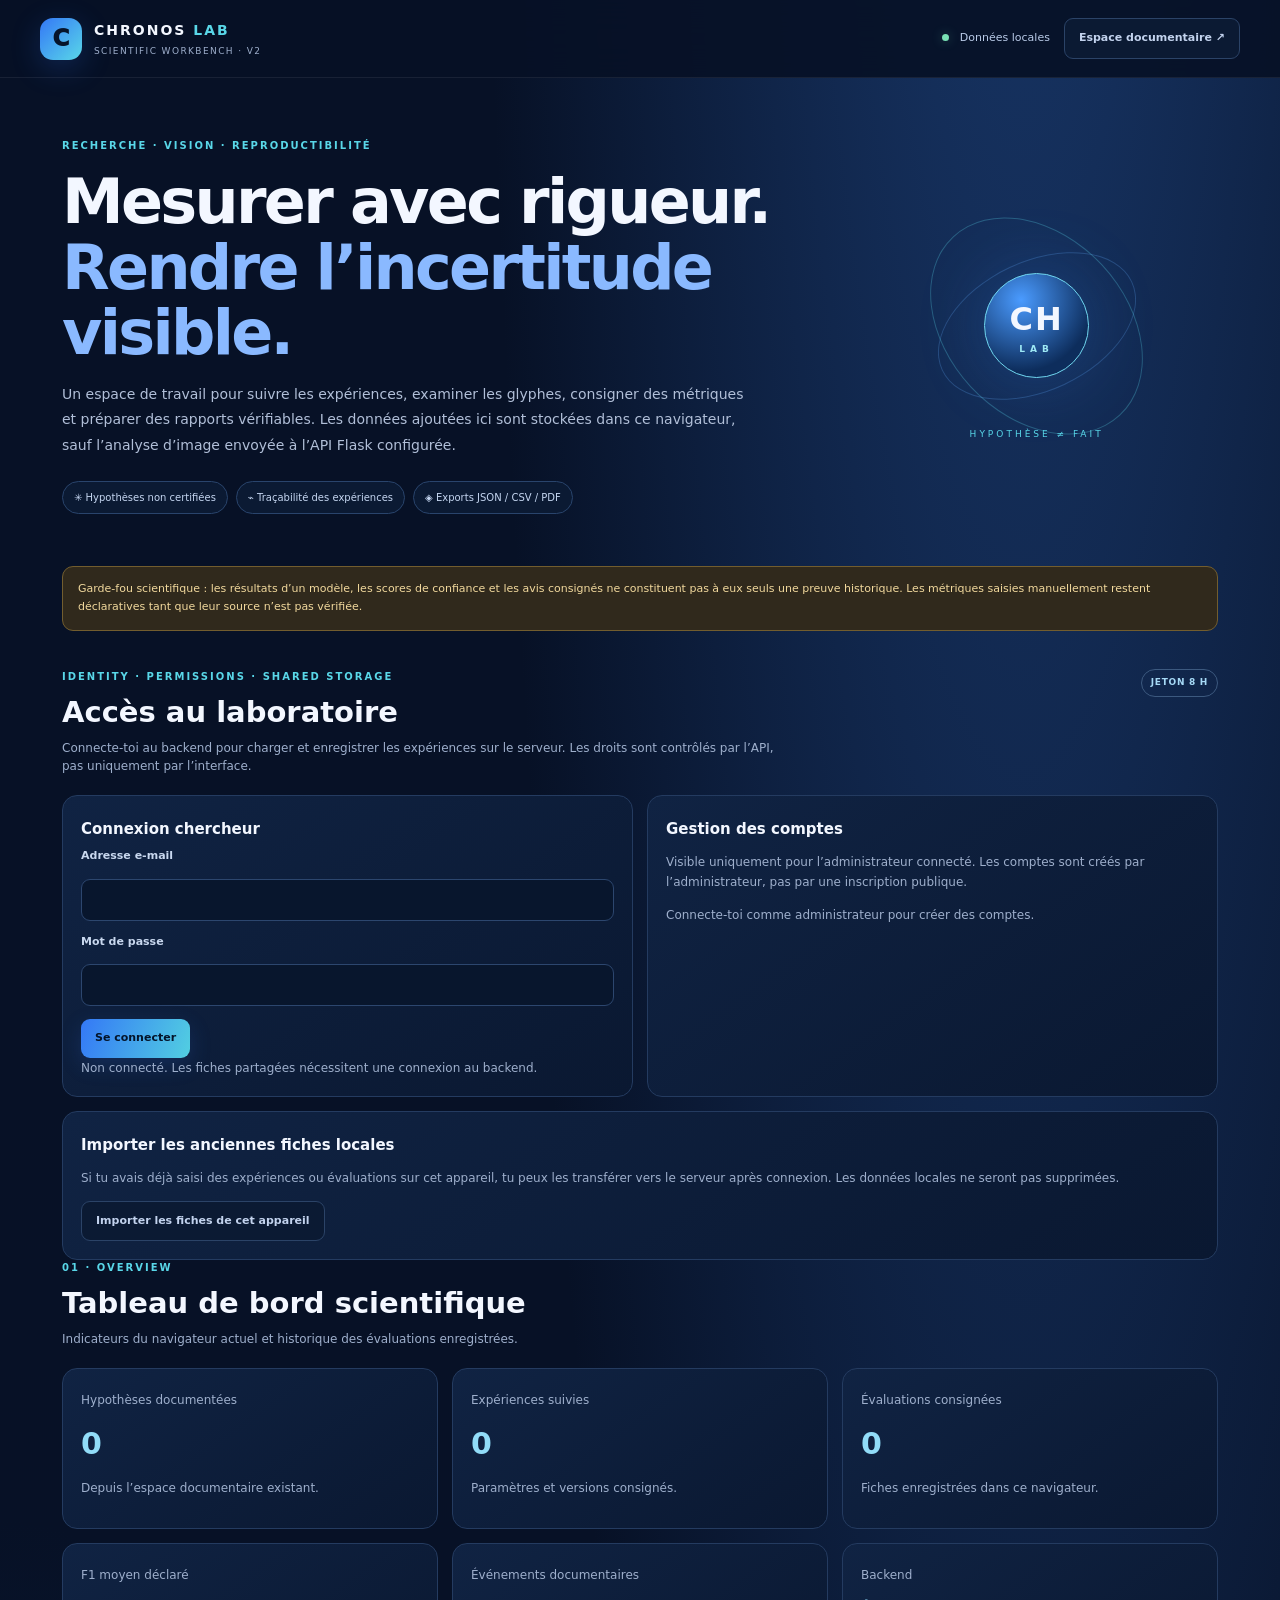
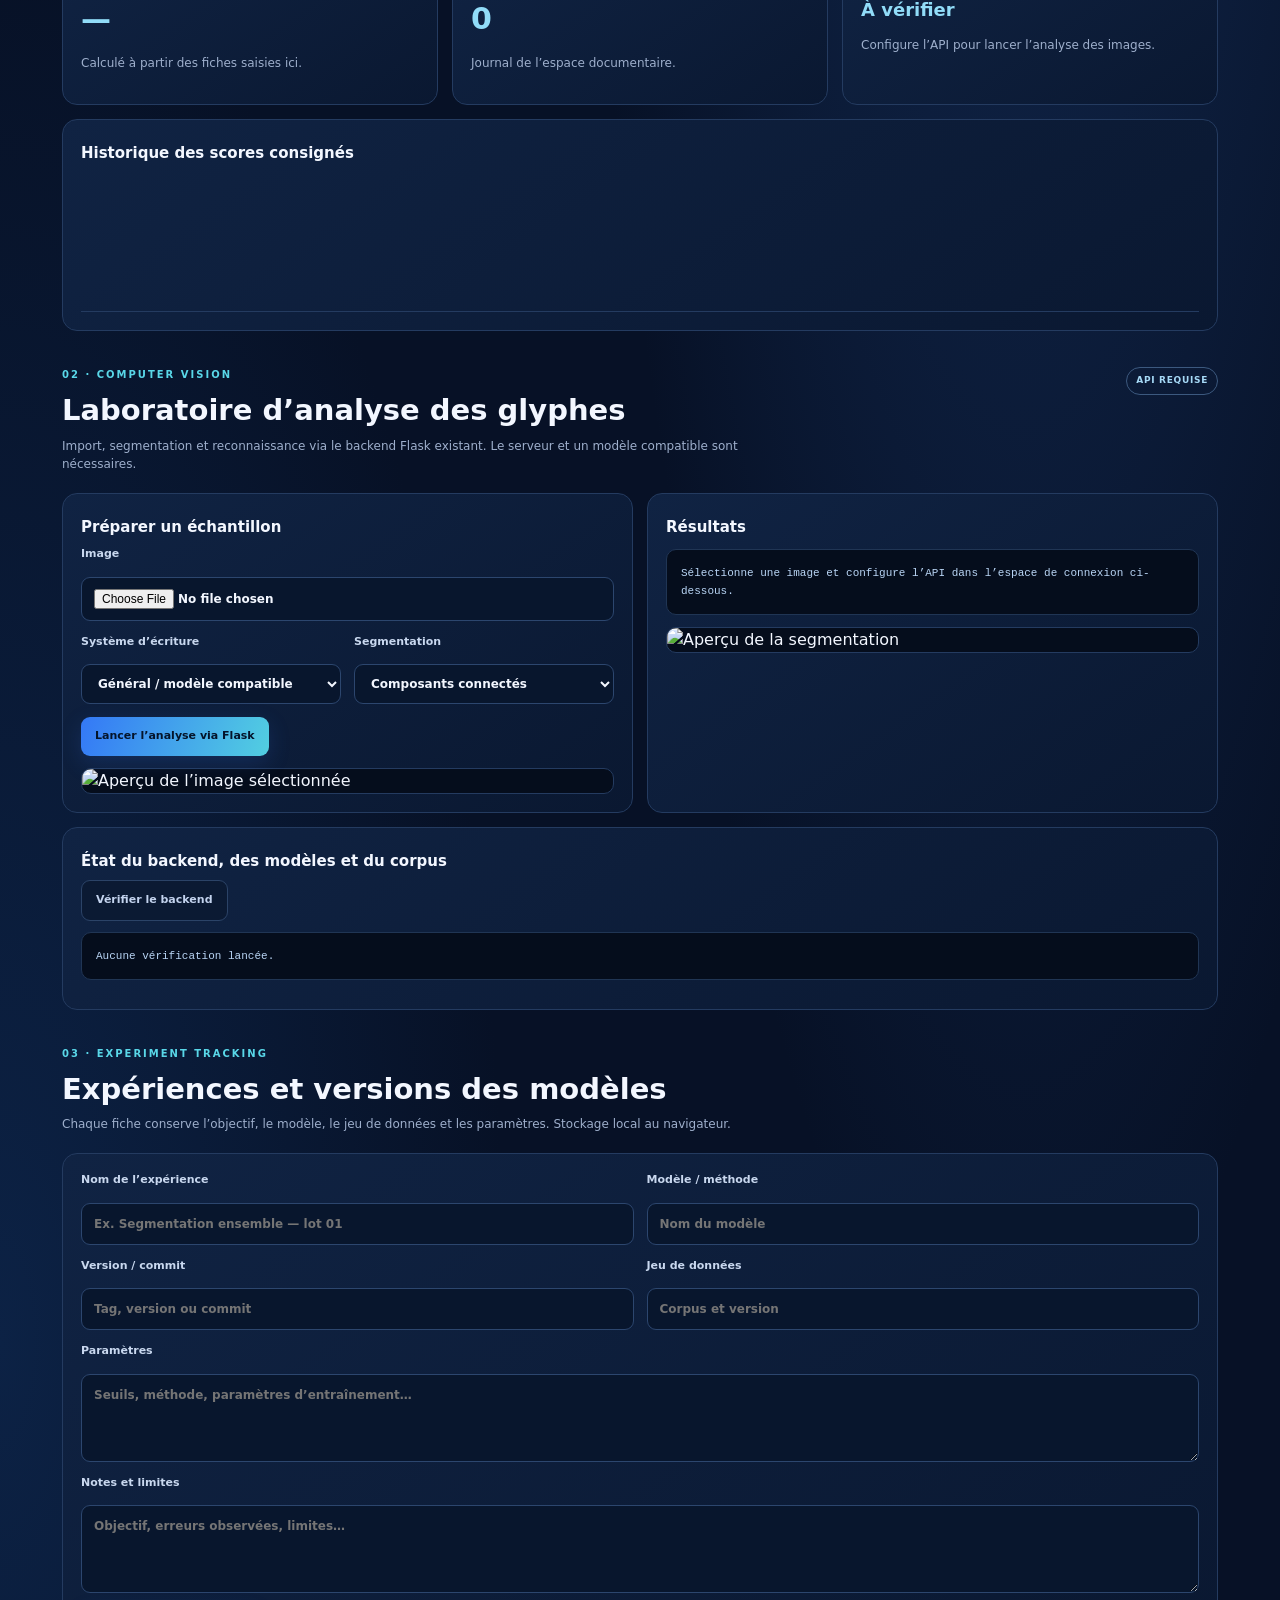
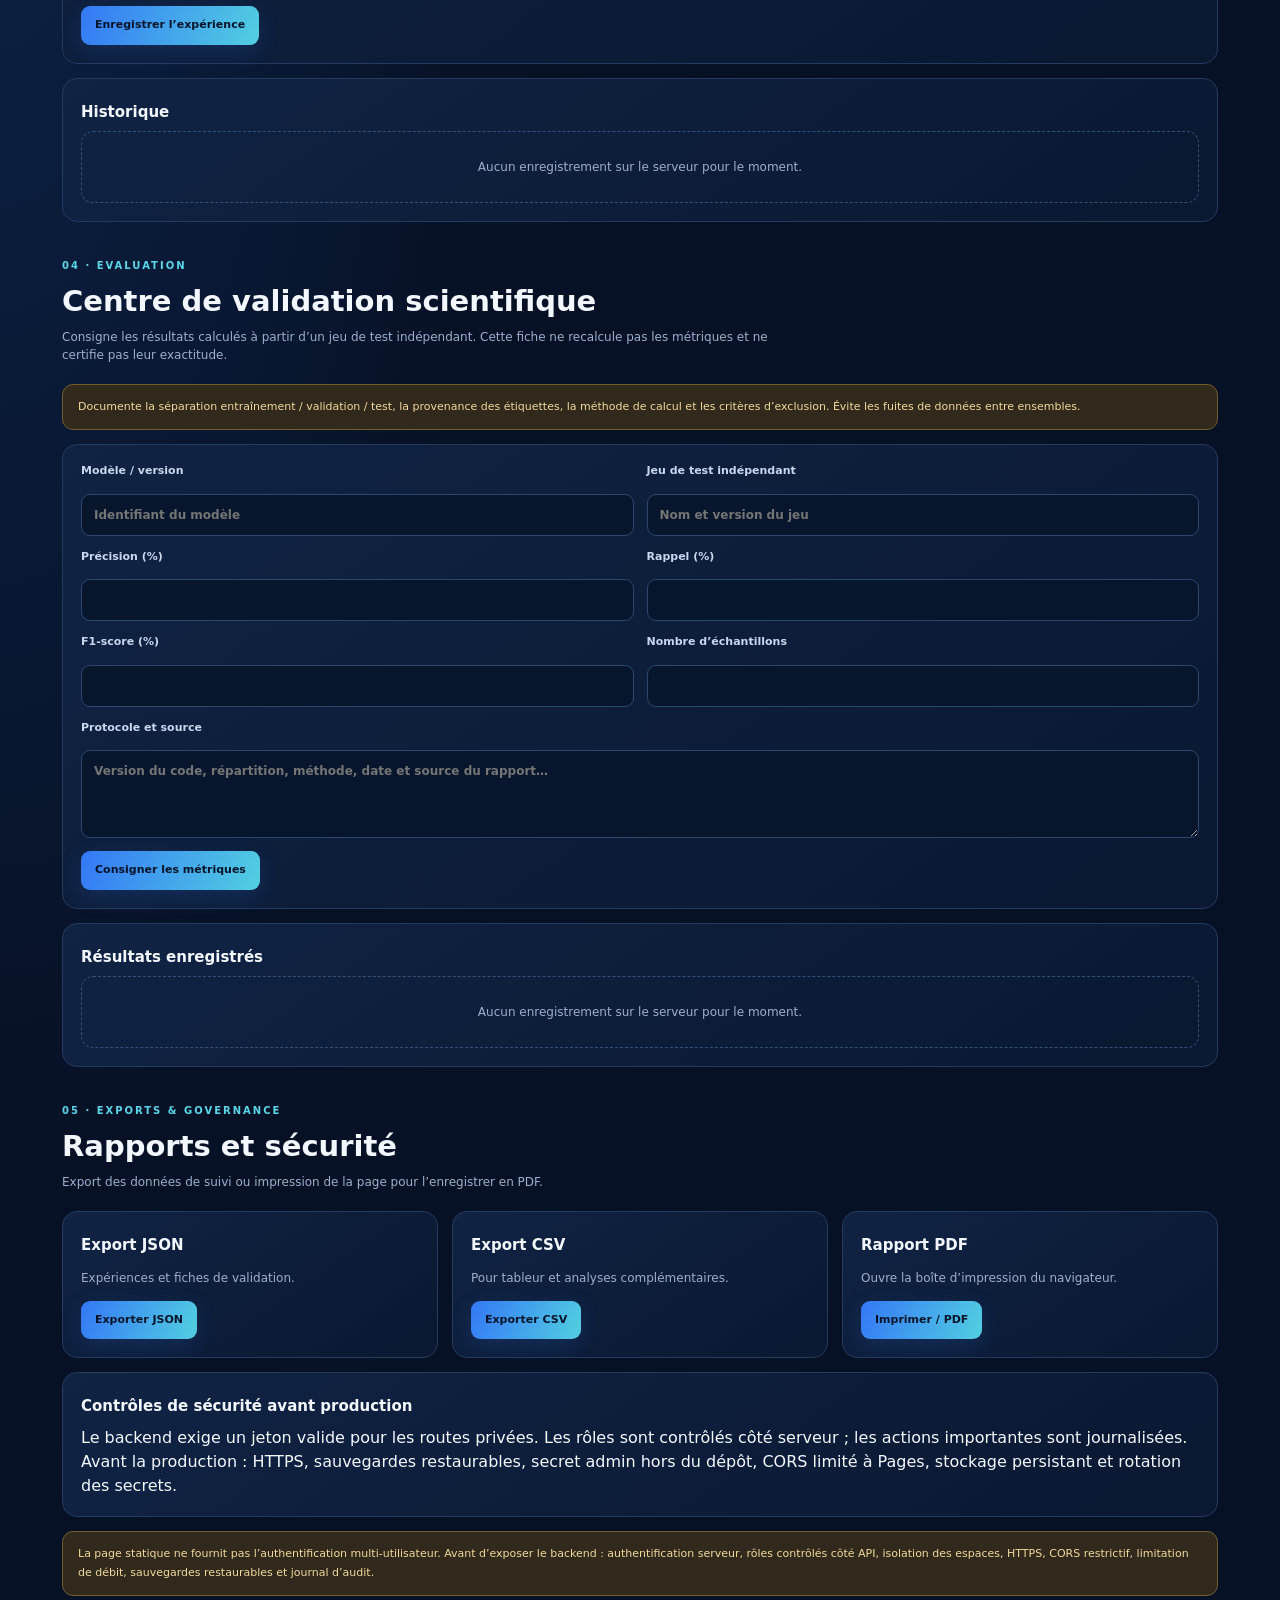
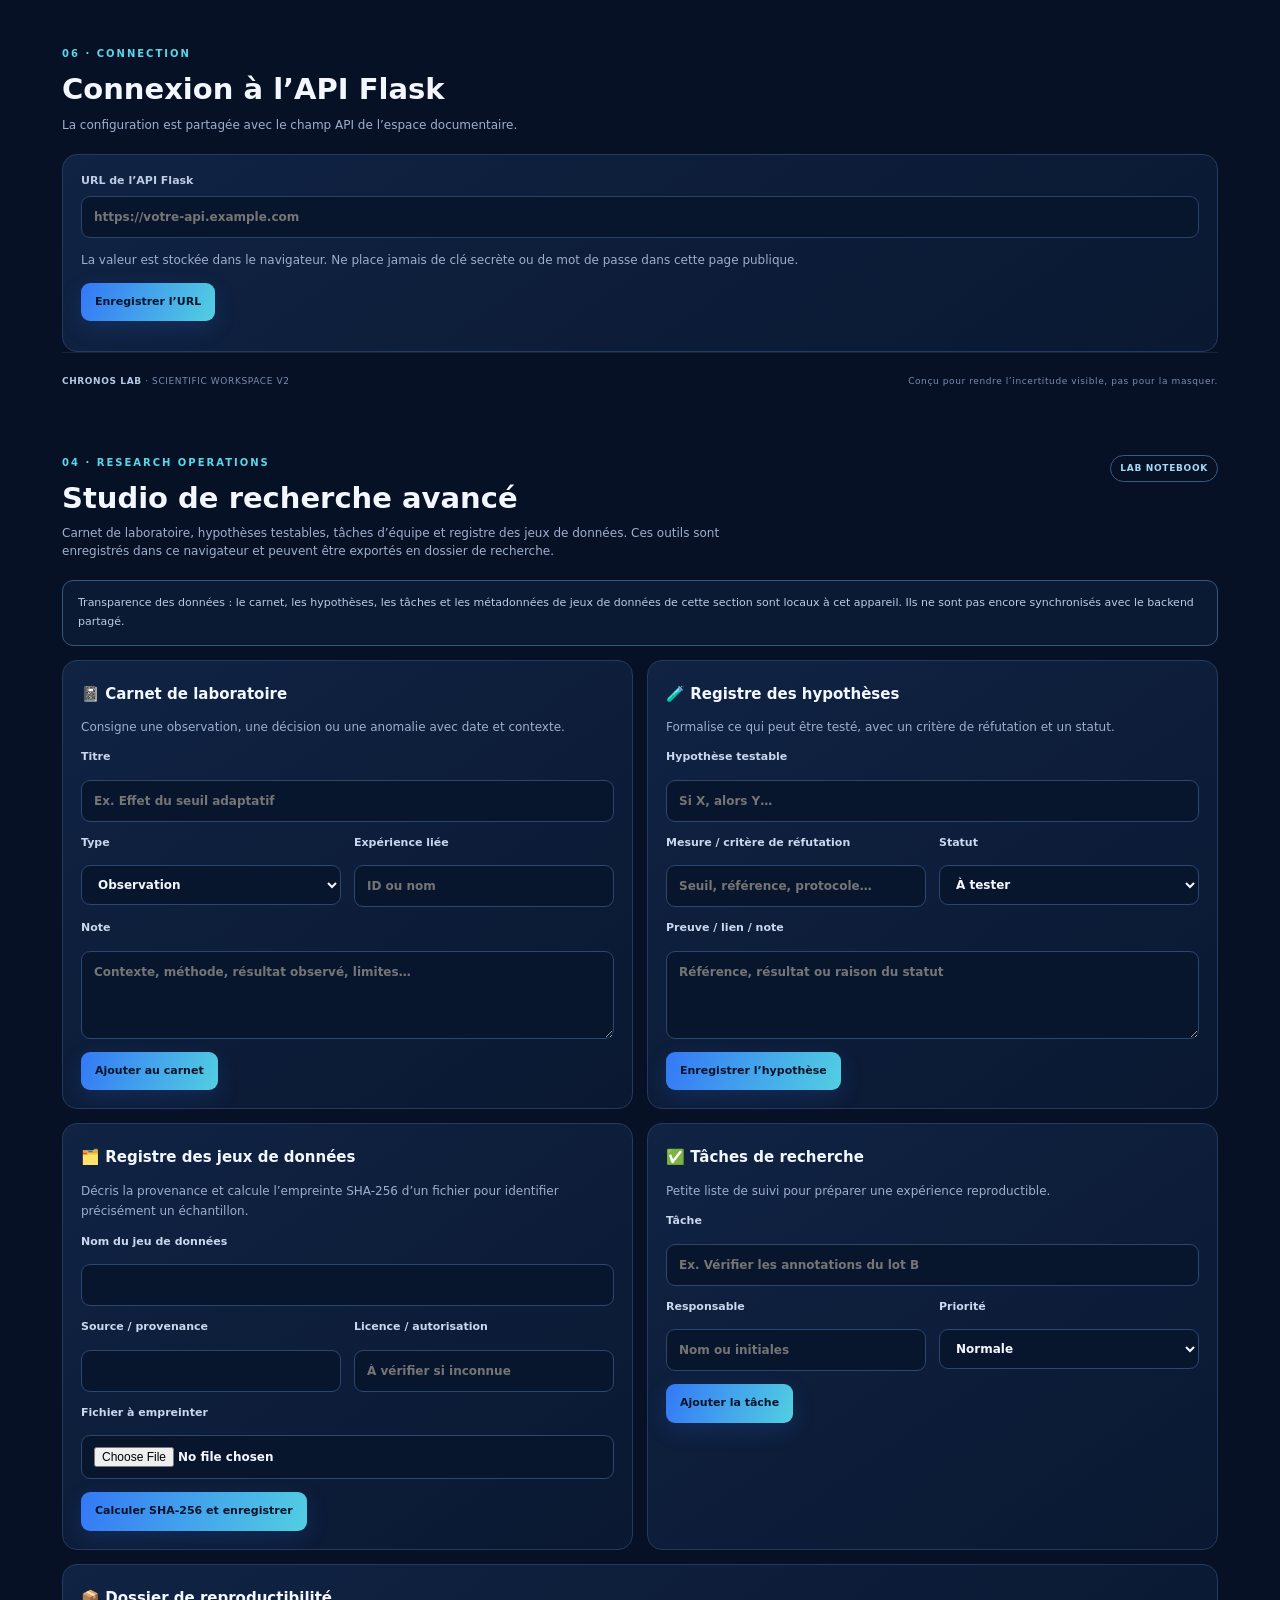
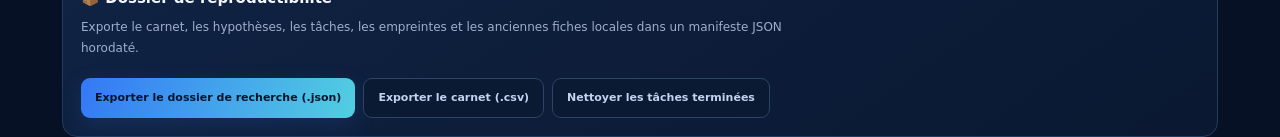
==== commit 54cfe068: "Add advanced research operations UI" ====
--- a/site/v2.html
+++ b/site/v2.html
@@ -57,9 +57,30 @@
 <div class="v2-notice warn">La page statique ne fournit pas l’authentification multi-utilisateur. Avant d’exposer le backend : authentification serveur, rôles contrôlés côté API, isolation des espaces, HTTPS, CORS restrictif, limitation de débit, sauvegardes restaurables et journal d’audit.</div></section>
 <section id="connection" style="padding-top:36px"><div class="v2-head"><div><div class="v2-kicker">06 · CONNECTION</div><h2>Connexion à l’API Flask</h2><p>La configuration est partagée avec le champ API de l’espace documentaire.</p></div></div><article class="v2-card"><label>URL de l’API Flask<input id="apiBase" class="v2-field" placeholder="https://votre-api.example.com"></label><p class="v2-muted">La valeur est stockée dans le navigateur. Ne place jamais de clé secrète ou de mot de passe dans cette page publique.</p><button id="saveApiBase" class="btn btn-primary">Enregistrer l’URL</button><p id="apiSaved" class="v2-muted" aria-live="polite"></p></article></section>
 <footer><div><b>CHRONOS LAB</b><span> · SCIENTIFIC WORKSPACE V2</span></div><p>Conçu pour rendre l’incertitude visible, pas pour la masquer.</p></footer>
+
+<section id="researchops" style="padding-top:36px">
+ <div class="v2-head"><div><div class="v2-kicker">04 · RESEARCH OPERATIONS</div><h2>Studio de recherche avancé</h2><p>Carnet de laboratoire, hypothèses testables, tâches d’équipe et registre des jeux de données. Ces outils sont enregistrés dans ce navigateur et peuvent être exportés en dossier de recherche.</p></div><span class="status-tag">LAB NOTEBOOK</span></div>
+ <div class="v2-notice">Transparence des données : le carnet, les hypothèses, les tâches et les métadonnées de jeux de données de cette section sont locaux à cet appareil. Ils ne sont pas encore synchronisés avec le backend partagé.</div>
+ <div class="v2-grid" style="grid-template-columns:repeat(2,minmax(0,1fr))">
+  <article class="v2-card"><h3>📓 Carnet de laboratoire</h3><p>Consigne une observation, une décision ou une anomalie avec date et contexte.</p>
+   <form id="clNotebookForm" class="v2-form"><label class="v2-span">Titre<input name="title" maxlength="140" required placeholder="Ex. Effet du seuil adaptatif"></label><label>Type<select name="kind"><option>Observation</option><option>Décision</option><option>Anomalie</option><option>Résultat négatif</option><option>Question ouverte</option></select></label><label>Expérience liée<input name="experiment" maxlength="140" placeholder="ID ou nom"></label><label class="v2-span">Note<textarea name="body" maxlength="5000" required placeholder="Contexte, méthode, résultat observé, limites…"></textarea></label><div class="v2-span"><button class="btn btn-primary" type="submit">Ajouter au carnet</button></div></form><div id="clNotebookList" class="cl-list"></div>
+  </article>
+  <article class="v2-card"><h3>🧪 Registre des hypothèses</h3><p>Formalise ce qui peut être testé, avec un critère de réfutation et un statut.</p>
+   <form id="clHypothesisForm" class="v2-form"><label class="v2-span">Hypothèse testable<input name="claim" maxlength="500" required placeholder="Si X, alors Y…"></label><label>Mesure / critère de réfutation<input name="criterion" maxlength="300" required placeholder="Seuil, référence, protocole…"></label><label>Statut<select name="status"><option>À tester</option><option>En cours</option><option>Étayée</option><option>Réfutée</option><option>Non concluante</option></select></label><label class="v2-span">Preuve / lien / note<textarea name="evidence" maxlength="2000" placeholder="Référence, résultat ou raison du statut"></textarea></label><div class="v2-span"><button class="btn btn-primary" type="submit">Enregistrer l’hypothèse</button></div></form><div id="clHypothesisList" class="cl-list"></div>
+  </article>
+  <article class="v2-card"><h3>🗂️ Registre des jeux de données</h3><p>Décris la provenance et calcule l’empreinte SHA-256 d’un fichier pour identifier précisément un échantillon.</p>
+   <form id="clDatasetForm" class="v2-form"><label class="v2-span">Nom du jeu de données<input name="name" maxlength="160" required></label><label>Source / provenance<input name="source" maxlength="300" required></label><label>Licence / autorisation<input name="license" maxlength="160" placeholder="À vérifier si inconnue"></label><label class="v2-span">Fichier à empreinter<input id="clDatasetFile" type="file" required></label><div class="v2-span"><button class="btn btn-primary" type="submit">Calculer SHA-256 et enregistrer</button></div></form><div id="clDatasetList" class="cl-list"></div>
+  </article>
+  <article class="v2-card"><h3>✅ Tâches de recherche</h3><p>Petite liste de suivi pour préparer une expérience reproductible.</p>
+   <form id="clTaskForm" class="v2-form"><label class="v2-span">Tâche<input name="title" maxlength="220" required placeholder="Ex. Vérifier les annotations du lot B"></label><label>Responsable<input name="owner" maxlength="120" placeholder="Nom ou initiales"></label><label>Priorité<select name="priority"><option>Normale</option><option>Haute</option><option>Critique</option><option>Basse</option></select></label><div class="v2-span"><button class="btn btn-primary" type="submit">Ajouter la tâche</button></div></form><div id="clTaskList" class="cl-list"></div>
+  </article>
+ </div>
+ <article class="v2-card" style="margin-top:14px"><div class="v2-head"><div><h3>📦 Dossier de reproductibilité</h3><p>Exporte le carnet, les hypothèses, les tâches, les empreintes et les anciennes fiches locales dans un manifeste JSON horodaté.</p></div></div><div class="v2-actions"><button class="btn btn-primary" id="clExportBundle" type="button">Exporter le dossier de recherche (.json)</button><button class="btn btn-quiet" id="clExportNotes" type="button">Exporter le carnet (.csv)</button><button class="btn btn-quiet" id="clClearCompleted" type="button">Nettoyer les tâches terminées</button></div><div id="clBundleStatus" class="v2-muted" role="status" aria-live="polite"></div></article>
+</section>
 </main><div id="toast" class="toast" role="status" aria-live="polite"></div>
 <script src="./v2.js" defer></script>
 <script defer>
 document.addEventListener('DOMContentLoaded',()=>{const input=document.querySelector('#apiBase'),key='chronos-lab-api-base-v1';input.value=localStorage.getItem(key)||'';document.querySelector('#saveApiBase').addEventListener('click',()=>{localStorage.setItem(key,input.value.trim().replace(/\/$/,''));document.querySelector('#apiSaved').textContent='URL enregistrée dans ce navigateur.';});});
 </script>
+<script src="./v2-lab.js" defer></script>
 </body></html>
--- a/site/v2.css
+++ b/site/v2.css
@@ -26,3 +26,5 @@
 @media print{.topbar,.tabs,.btn,.v2-actions,footer,#toast{display:none!important}main{max-width:none;padding:0}.view{display:none!important}.view.active{display:block!important}.v2-card{background:white!important;color:#111!important;border:1px solid #ccc!important;break-inside:avoid}.v2-card p,.v2-muted,.v2-head p{color:#333!important}}
 
 .tab{text-decoration:none}.v2-checklist{display:grid;gap:10px}.v2-check{display:flex;gap:10px;align-items:flex-start;padding:12px;border:1px solid var(--line);border-radius:10px;color:#c7d7ee;font-size:11px;line-height:1.6}.v2-check b{display:block;color:#eff7ff;margin-bottom:2px}.v2-success{color:#8ce5bd}.v2-danger{color:#ffb2ba}
+
+.v2-form input[type=password]{letter-spacing:.3px}.v2-auth-state{padding:10px 12px;border:1px solid var(--line);border-radius:10px;margin-top:12px}.v2-auth-help{font-size:11px;color:var(--muted);line-height:1.65}.v2-card button[hidden],.v2-form[hidden]{display:none!important}
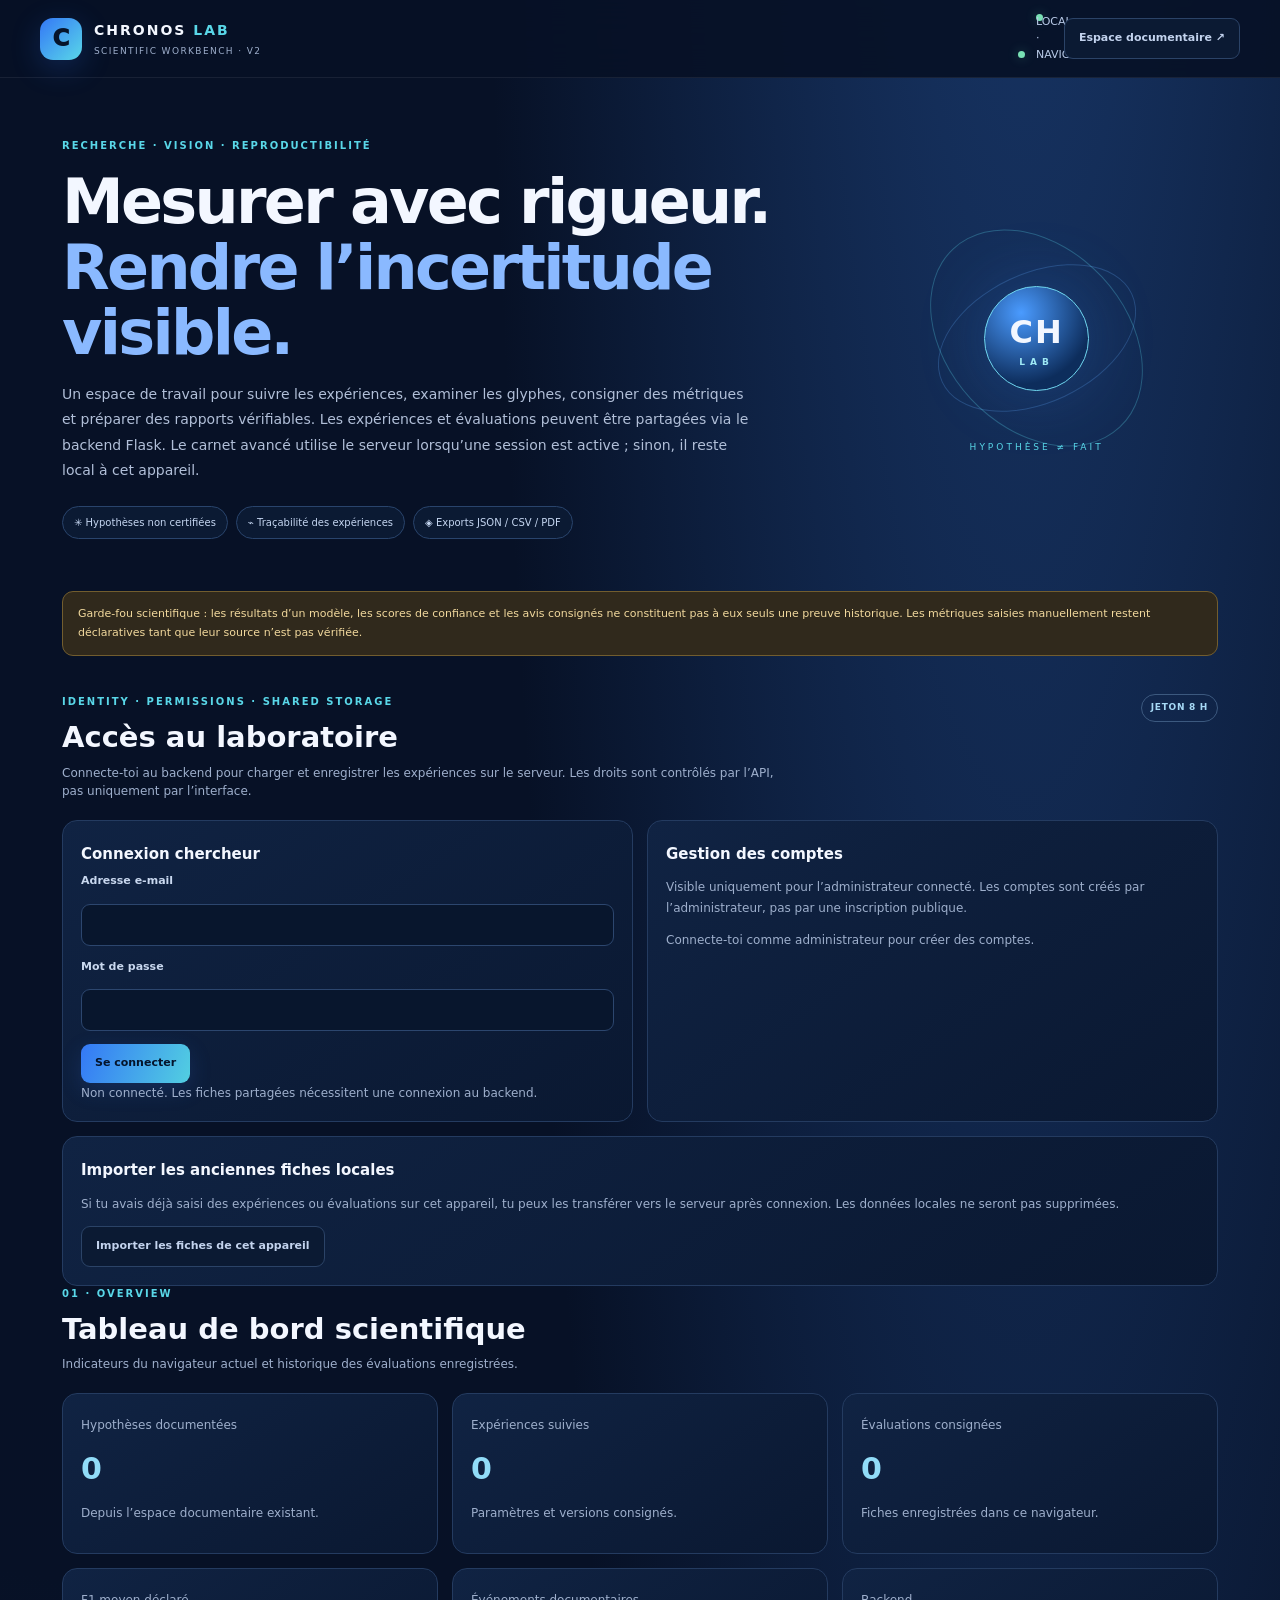
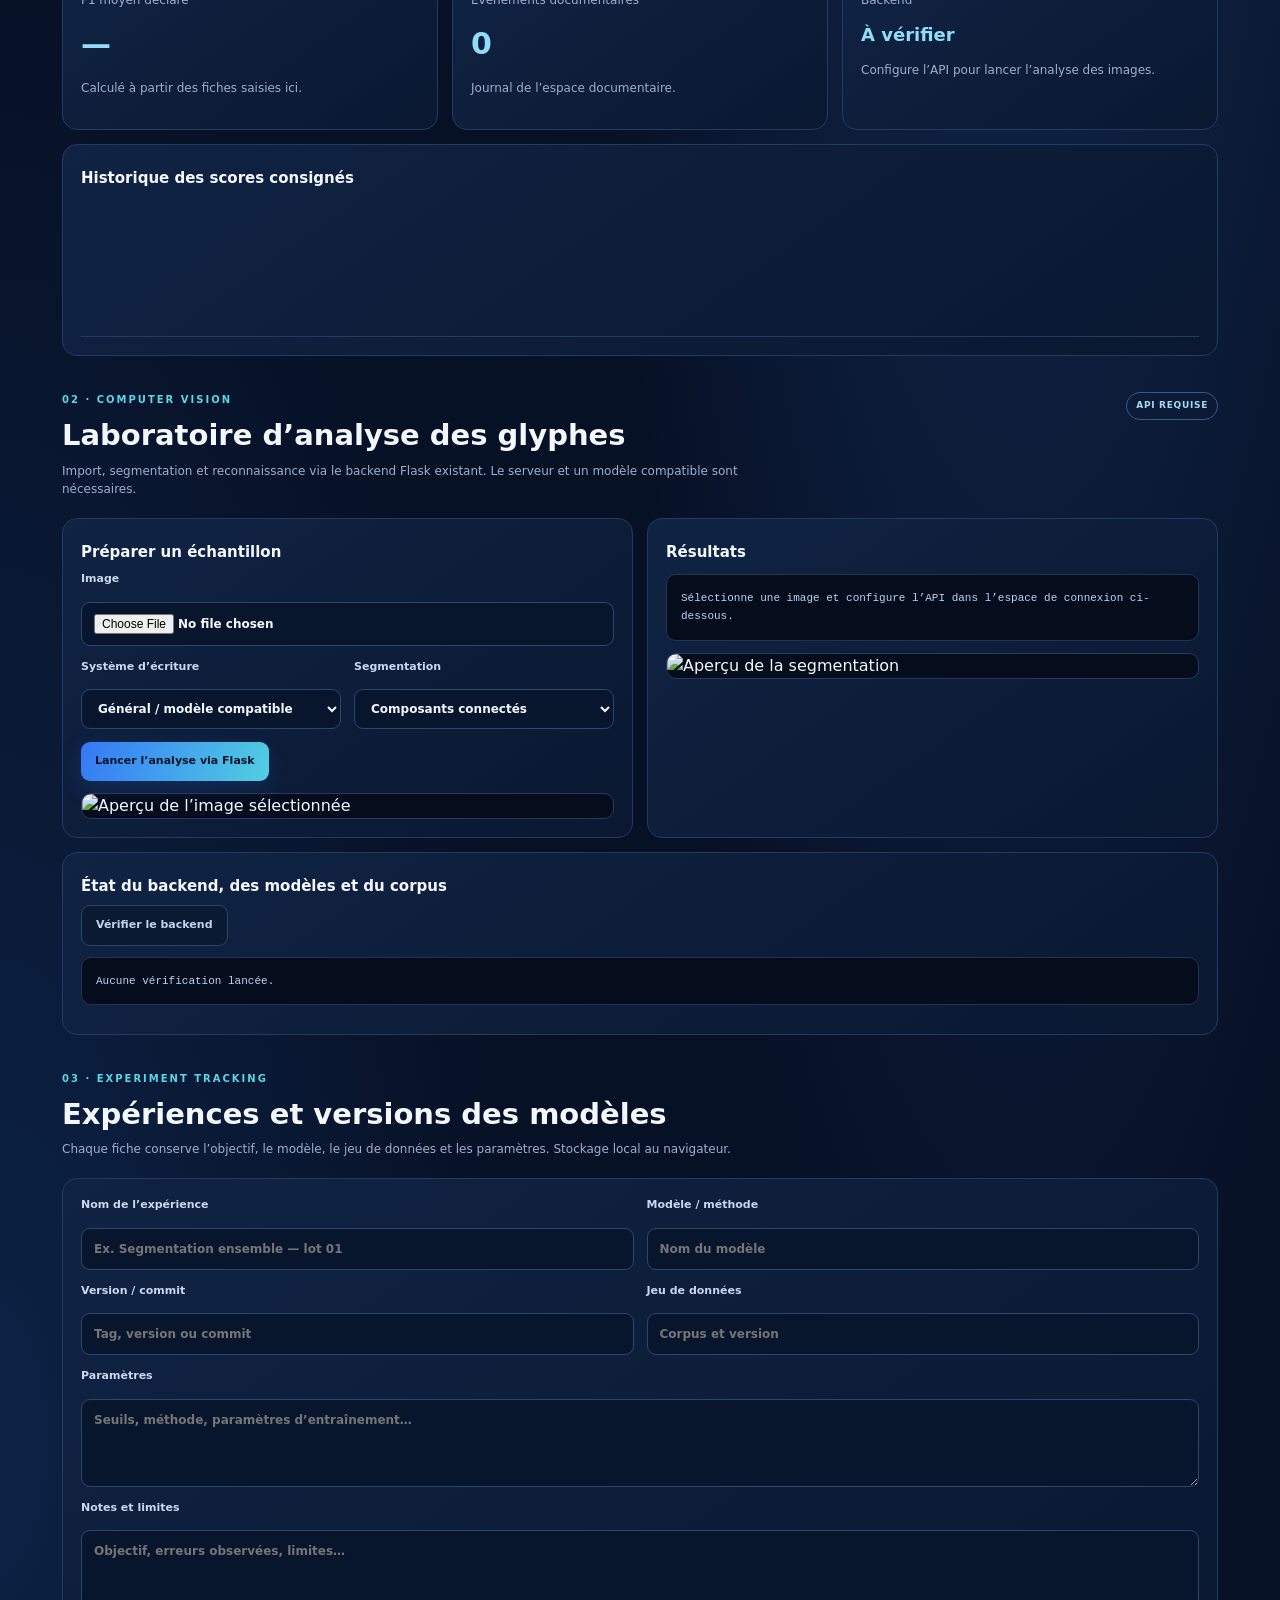
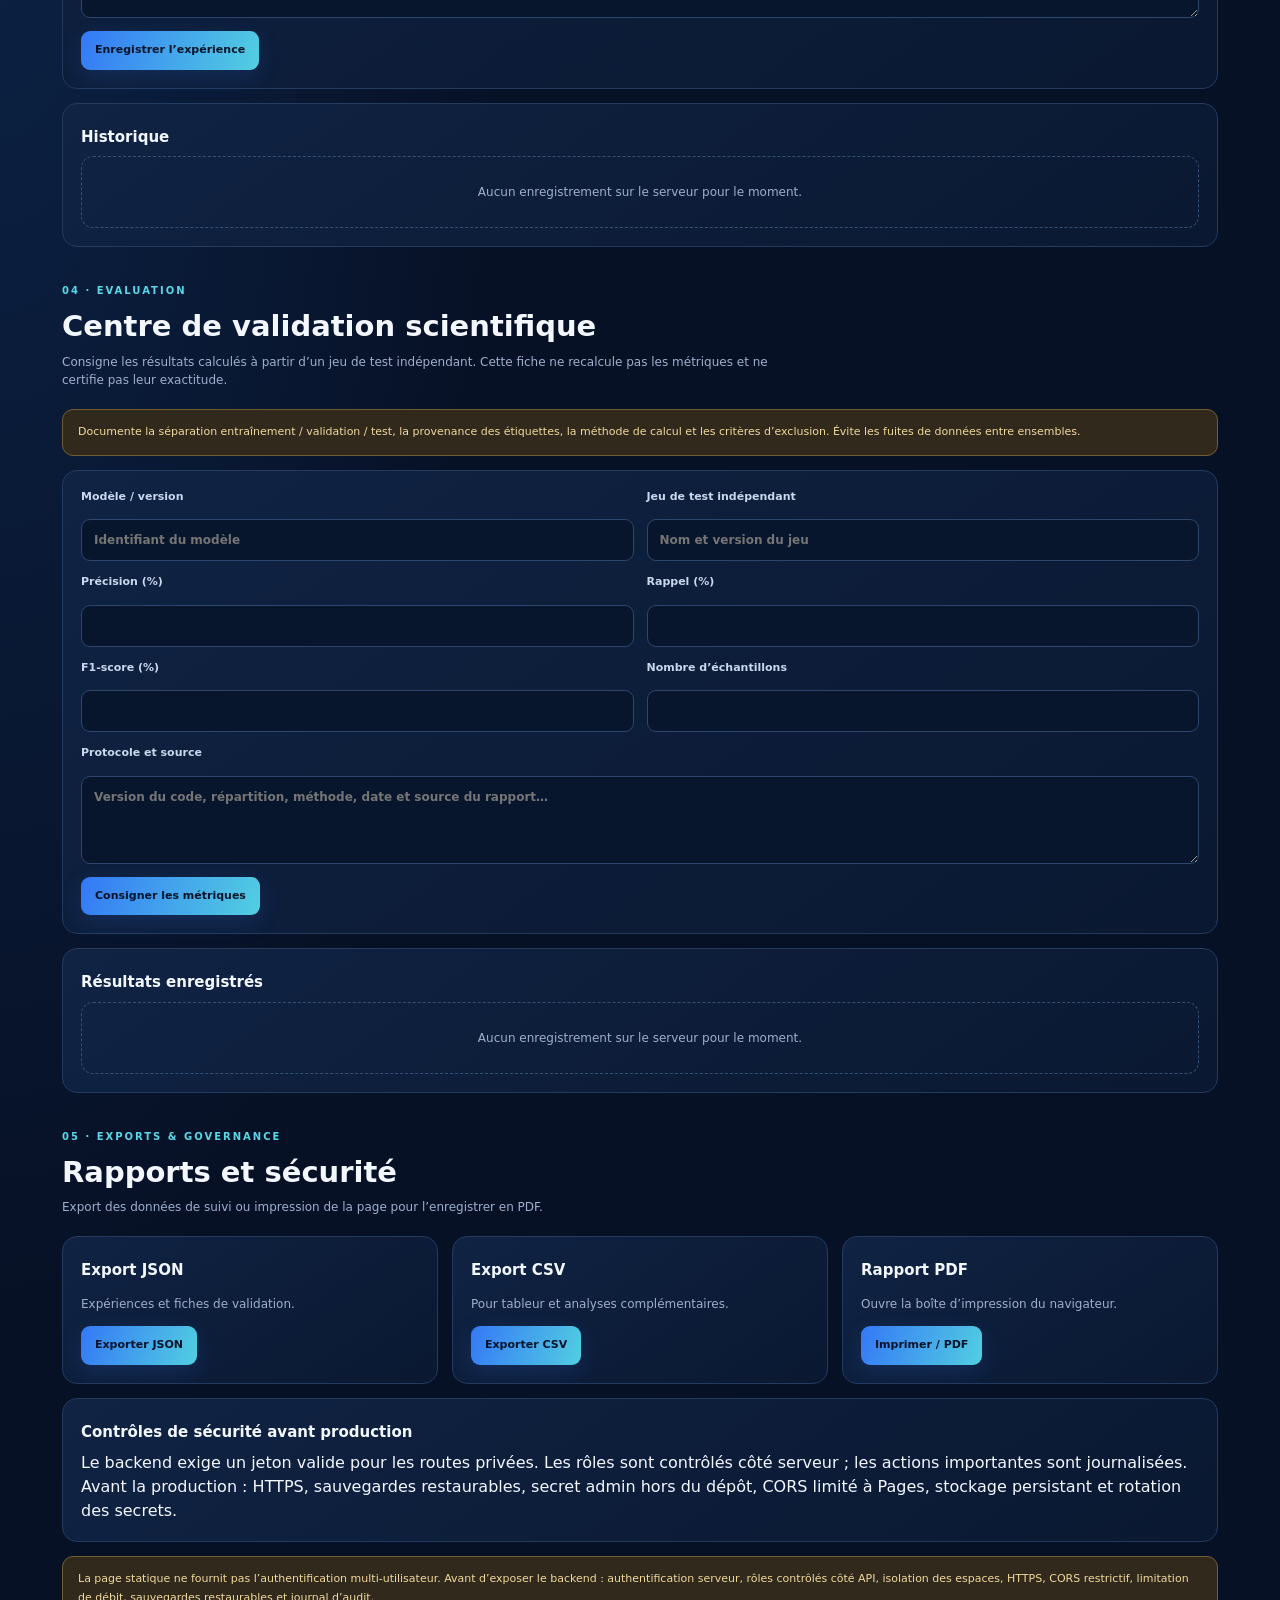
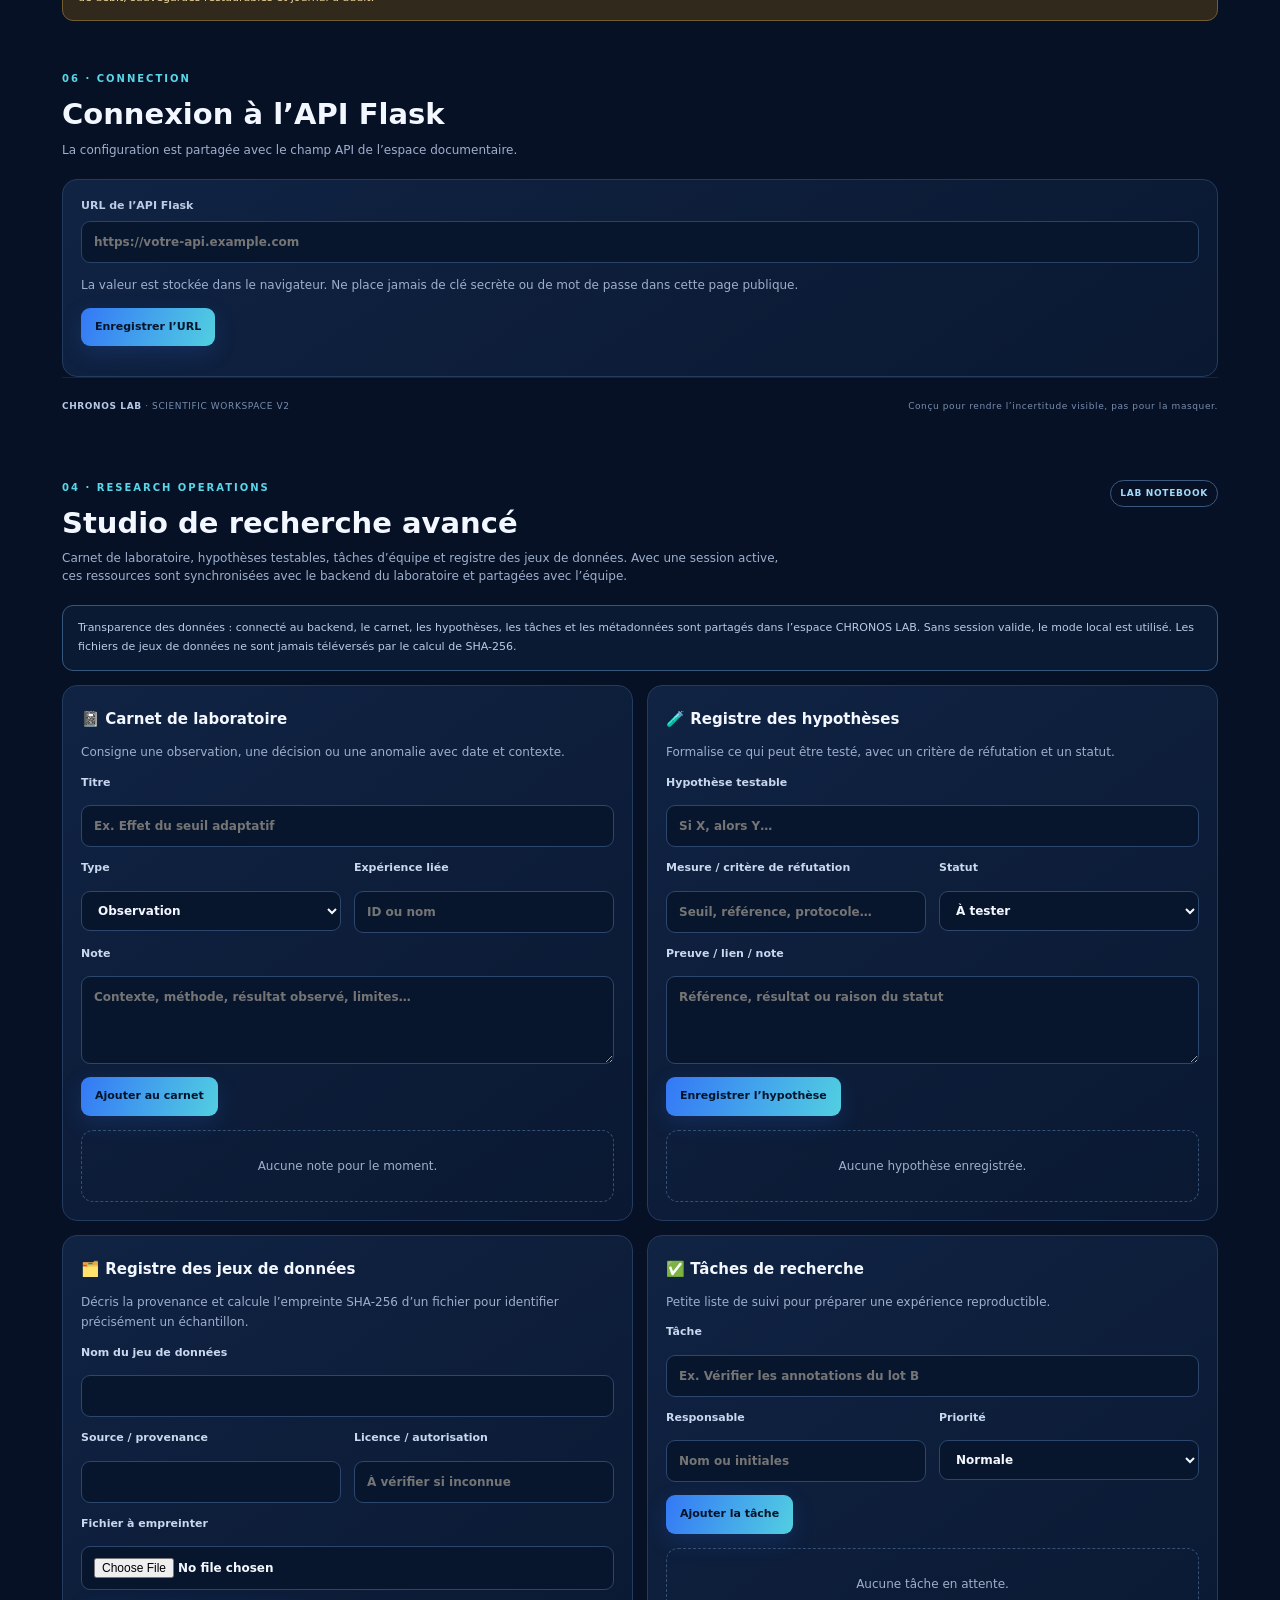
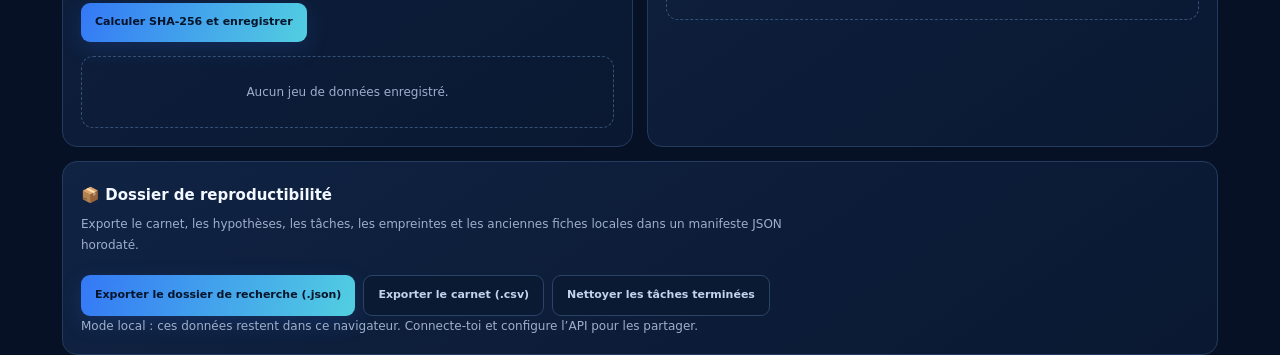
==== commit c3823dbc: "Clarify shared versus local research workspace status" ====
--- a/site/v2.html
+++ b/site/v2.html
@@ -7,9 +7,9 @@
 <link rel="stylesheet" href="./style.css"><link rel="stylesheet" href="./v2.css">
 </head>
 <body>
-<header class="topbar"><a class="brand" href="./index.html"><span class="sigil">C</span><span><b>CHRONOS <i>LAB</i></b><small>SCIENTIFIC WORKBENCH · V2</small></span></a><div class="top-actions"><span class="local-pill"><span></span> Données locales</span><a class="btn btn-quiet" href="./index.html">Espace documentaire ↗</a></div></header>
+<header class="topbar"><a class="brand" href="./index.html"><span class="sigil">C</span><span><b>CHRONOS <i>LAB</i></b><small>SCIENTIFIC WORKBENCH · V2</small></span></a><div class="top-actions"><span class="local-pill"><span></span> <span id="clStorageMode">LOCAL · NAVIGATEUR</span></span><a class="btn btn-quiet" href="./index.html">Espace documentaire ↗</a></div></header>
 <main>
-<section class="hero"><div class="hero-copy"><div class="v2-kicker">RECHERCHE · VISION · REPRODUCTIBILITÉ</div><h1>Mesurer avec rigueur.<br><em>Rendre l’incertitude visible.</em></h1><p>Un espace de travail pour suivre les expériences, examiner les glyphes, consigner des métriques et préparer des rapports vérifiables. Les données ajoutées ici sont stockées dans ce navigateur, sauf l’analyse d’image envoyée à l’API Flask configurée.</p><div class="hero-badges"><span>✳ Hypothèses non certifiées</span><span>⌁ Traçabilité des expériences</span><span>◈ Exports JSON / CSV / PDF</span></div></div><div class="hero-stamp"><div class="orbit orbit-a"></div><div class="orbit orbit-b"></div><div class="core">CH<br><small>LAB</small></div><div class="stamp-caption">HYPOTHÈSE ≠ FAIT</div></div></section>
+<section class="hero"><div class="hero-copy"><div class="v2-kicker">RECHERCHE · VISION · REPRODUCTIBILITÉ</div><h1>Mesurer avec rigueur.<br><em>Rendre l’incertitude visible.</em></h1><p>Un espace de travail pour suivre les expériences, examiner les glyphes, consigner des métriques et préparer des rapports vérifiables. Les expériences et évaluations peuvent être partagées via le backend Flask. Le carnet avancé utilise le serveur lorsqu’une session est active ; sinon, il reste local à cet appareil.</p><div class="hero-badges"><span>✳ Hypothèses non certifiées</span><span>⌁ Traçabilité des expériences</span><span>◈ Exports JSON / CSV / PDF</span></div></div><div class="hero-stamp"><div class="orbit orbit-a"></div><div class="orbit orbit-b"></div><div class="core">CH<br><small>LAB</small></div><div class="stamp-caption">HYPOTHÈSE ≠ FAIT</div></div></section>
 <div class="v2-notice warn">Garde-fou scientifique : les résultats d’un modèle, les scores de confiance et les avis consignés ne constituent pas à eux seuls une preuve historique. Les métriques saisies manuellement restent déclaratives tant que leur source n’est pas vérifiée.</div>
 <section id="account" style="padding-top:24px"><div class="v2-head"><div><div class="v2-kicker">IDENTITY · PERMISSIONS · SHARED STORAGE</div><h2>Accès au laboratoire</h2><p>Connecte-toi au backend pour charger et enregistrer les expériences sur le serveur. Les droits sont contrôlés par l’API, pas uniquement par l’interface.</p></div><span class="status-tag">JETON 8 H</span></div>
 <div class="v2-grid" style="grid-template-columns:repeat(2,minmax(0,1fr))">
@@ -59,8 +59,8 @@
 <footer><div><b>CHRONOS LAB</b><span> · SCIENTIFIC WORKSPACE V2</span></div><p>Conçu pour rendre l’incertitude visible, pas pour la masquer.</p></footer>
 
 <section id="researchops" style="padding-top:36px">
- <div class="v2-head"><div><div class="v2-kicker">04 · RESEARCH OPERATIONS</div><h2>Studio de recherche avancé</h2><p>Carnet de laboratoire, hypothèses testables, tâches d’équipe et registre des jeux de données. Ces outils sont enregistrés dans ce navigateur et peuvent être exportés en dossier de recherche.</p></div><span class="status-tag">LAB NOTEBOOK</span></div>
- <div class="v2-notice">Transparence des données : le carnet, les hypothèses, les tâches et les métadonnées de jeux de données de cette section sont locaux à cet appareil. Ils ne sont pas encore synchronisés avec le backend partagé.</div>
+ <div class="v2-head"><div><div class="v2-kicker">04 · RESEARCH OPERATIONS</div><h2>Studio de recherche avancé</h2><p>Carnet de laboratoire, hypothèses testables, tâches d’équipe et registre des jeux de données. Avec une session active, ces ressources sont synchronisées avec le backend du laboratoire et partagées avec l’équipe.</p></div><span class="status-tag">LAB NOTEBOOK</span></div>
+ <div class="v2-notice">Transparence des données : connecté au backend, le carnet, les hypothèses, les tâches et les métadonnées sont partagés dans l’espace CHRONOS LAB. Sans session valide, le mode local est utilisé. Les fichiers de jeux de données ne sont jamais téléversés par le calcul de SHA-256.</div>
  <div class="v2-grid" style="grid-template-columns:repeat(2,minmax(0,1fr))">
   <article class="v2-card"><h3>📓 Carnet de laboratoire</h3><p>Consigne une observation, une décision ou une anomalie avec date et contexte.</p>
    <form id="clNotebookForm" class="v2-form"><label class="v2-span">Titre<input name="title" maxlength="140" required placeholder="Ex. Effet du seuil adaptatif"></label><label>Type<select name="kind"><option>Observation</option><option>Décision</option><option>Anomalie</option><option>Résultat négatif</option><option>Question ouverte</option></select></label><label>Expérience liée<input name="experiment" maxlength="140" placeholder="ID ou nom"></label><label class="v2-span">Note<textarea name="body" maxlength="5000" required placeholder="Contexte, méthode, résultat observé, limites…"></textarea></label><div class="v2-span"><button class="btn btn-primary" type="submit">Ajouter au carnet</button></div></form><div id="clNotebookList" class="cl-list"></div>
--- a/site/v2.css
+++ b/site/v2.css
@@ -28,3 +28,8 @@
 .tab{text-decoration:none}.v2-checklist{display:grid;gap:10px}.v2-check{display:flex;gap:10px;align-items:flex-start;padding:12px;border:1px solid var(--line);border-radius:10px;color:#c7d7ee;font-size:11px;line-height:1.6}.v2-check b{display:block;color:#eff7ff;margin-bottom:2px}.v2-success{color:#8ce5bd}.v2-danger{color:#ffb2ba}
 
 .v2-form input[type=password]{letter-spacing:.3px}.v2-auth-state{padding:10px 12px;border:1px solid var(--line);border-radius:10px;margin-top:12px}.v2-auth-help{font-size:11px;color:var(--muted);line-height:1.65}.v2-card button[hidden],.v2-form[hidden]{display:none!important}
+
+/* Advanced research operations */
+.cl-list{display:grid;gap:8px;margin-top:14px}.cl-item{border:1px solid #263f63;background:#09172d;border-radius:10px;padding:11px 12px;min-width:0}.cl-item-head{display:flex;justify-content:space-between;align-items:flex-start;gap:10px}.cl-item strong{font-size:12px;color:#e8f4ff}.cl-item p{white-space:pre-wrap;overflow-wrap:anywhere;margin:7px 0;color:#b5c8e3;font-size:11px;line-height:1.65}.cl-meta{font-size:10px;color:#7f9abb}.cl-item-actions{display:flex;gap:6px;flex-wrap:wrap;margin-top:8px}.cl-mini{font-size:10px;padding:5px 8px;border:1px solid #385578;background:#112747;color:#d7eaff;border-radius:7px;cursor:pointer}.cl-hash{font:10px/1.6 monospace;overflow-wrap:anywhere;color:#8ce5bd}.cl-status{font-size:10px;border:1px solid #36577d;border-radius:99px;padding:3px 7px;color:#9ddff3;white-space:nowrap}
+@media(max-width:850px){#researchops .v2-grid{grid-template-columns:1fr!important}}
+@media print{#researchops .cl-item{background:white!important;border-color:#aaa!important}#researchops .cl-item strong,#researchops .cl-item p,#researchops .cl-meta{color:#222!important}}
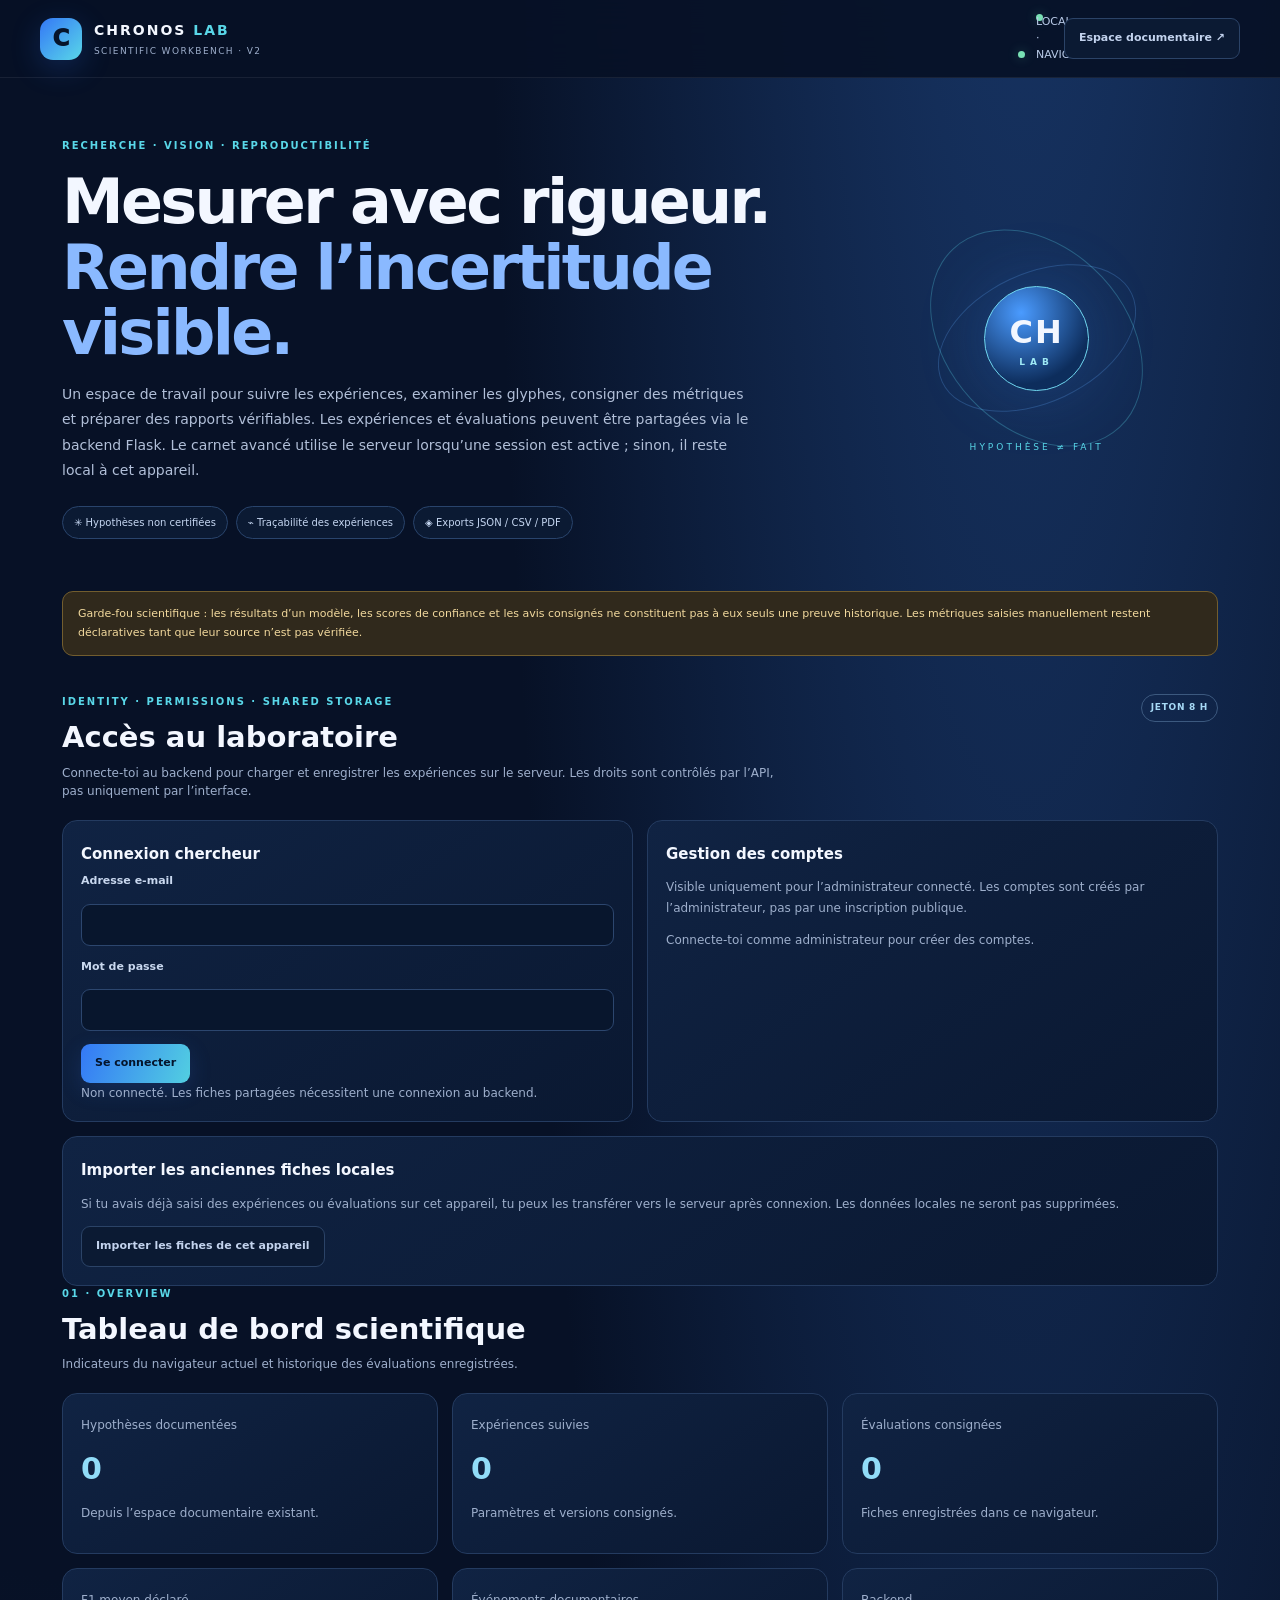
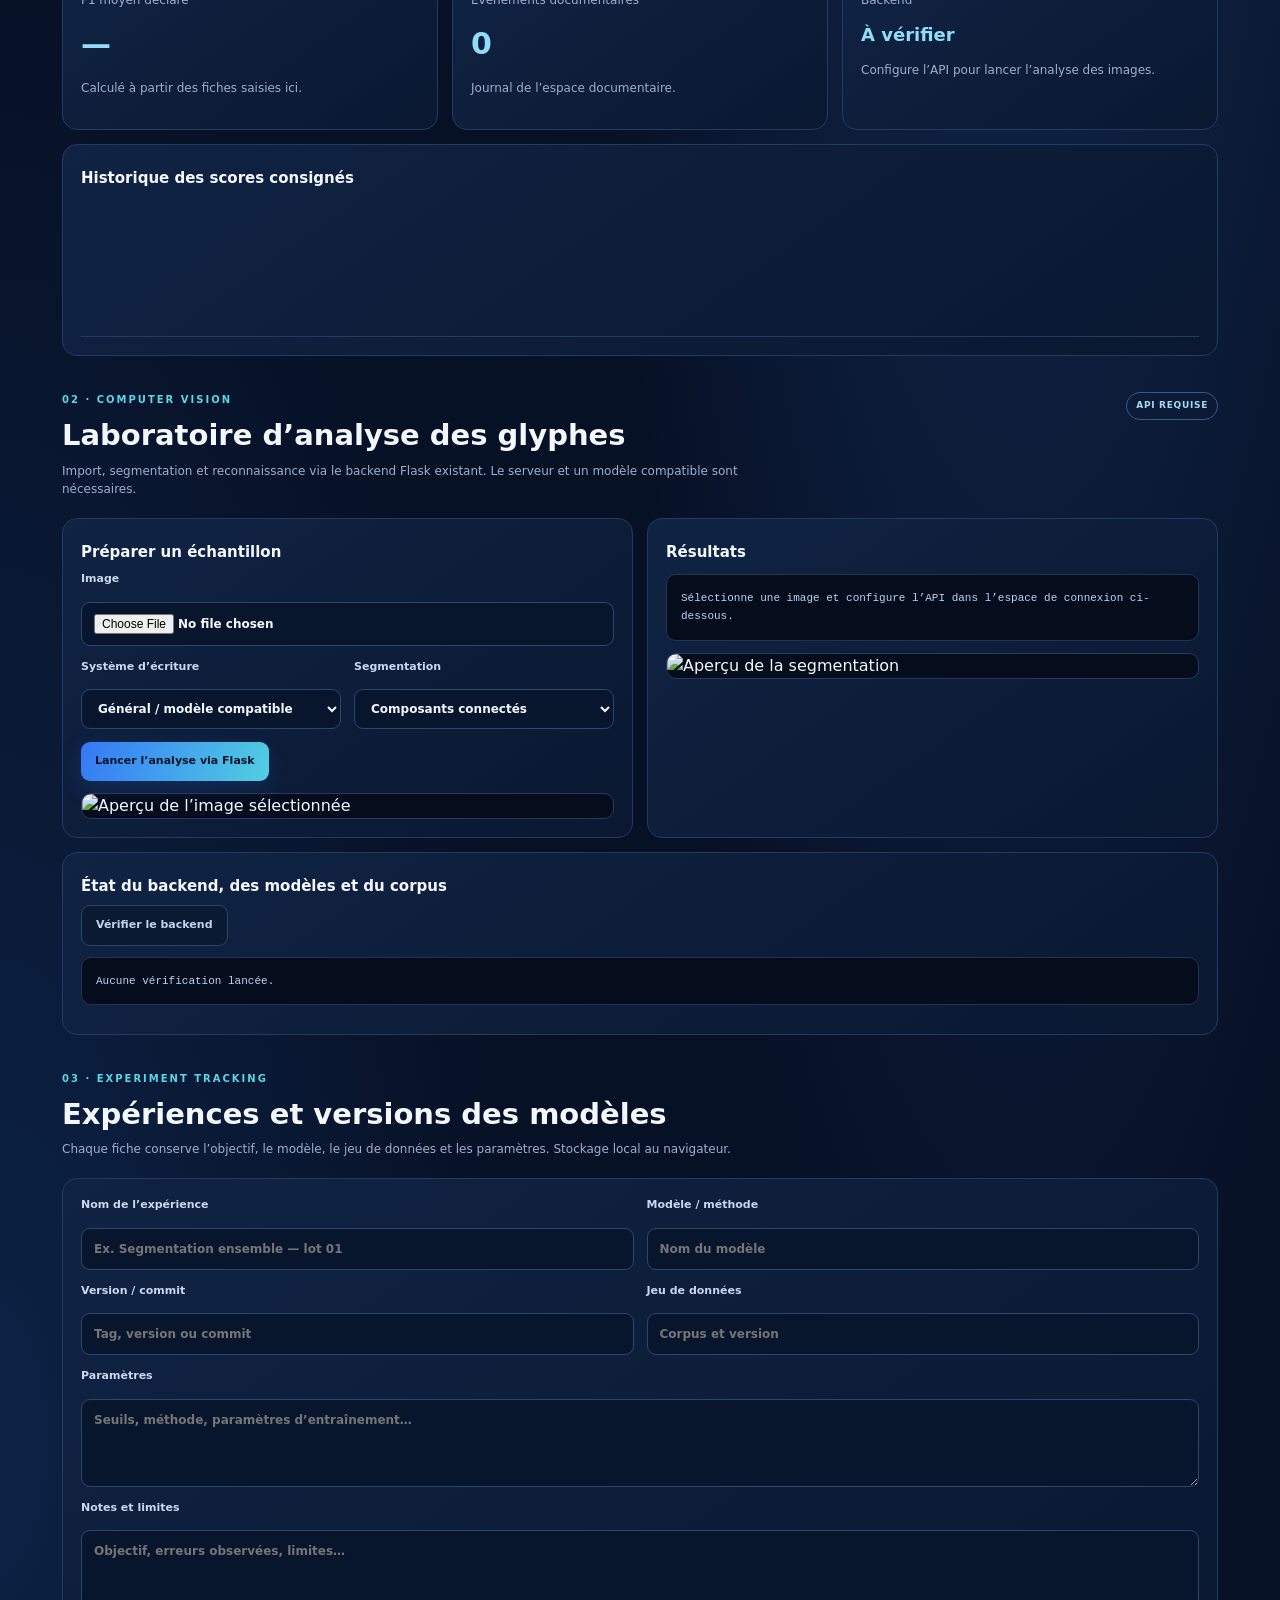
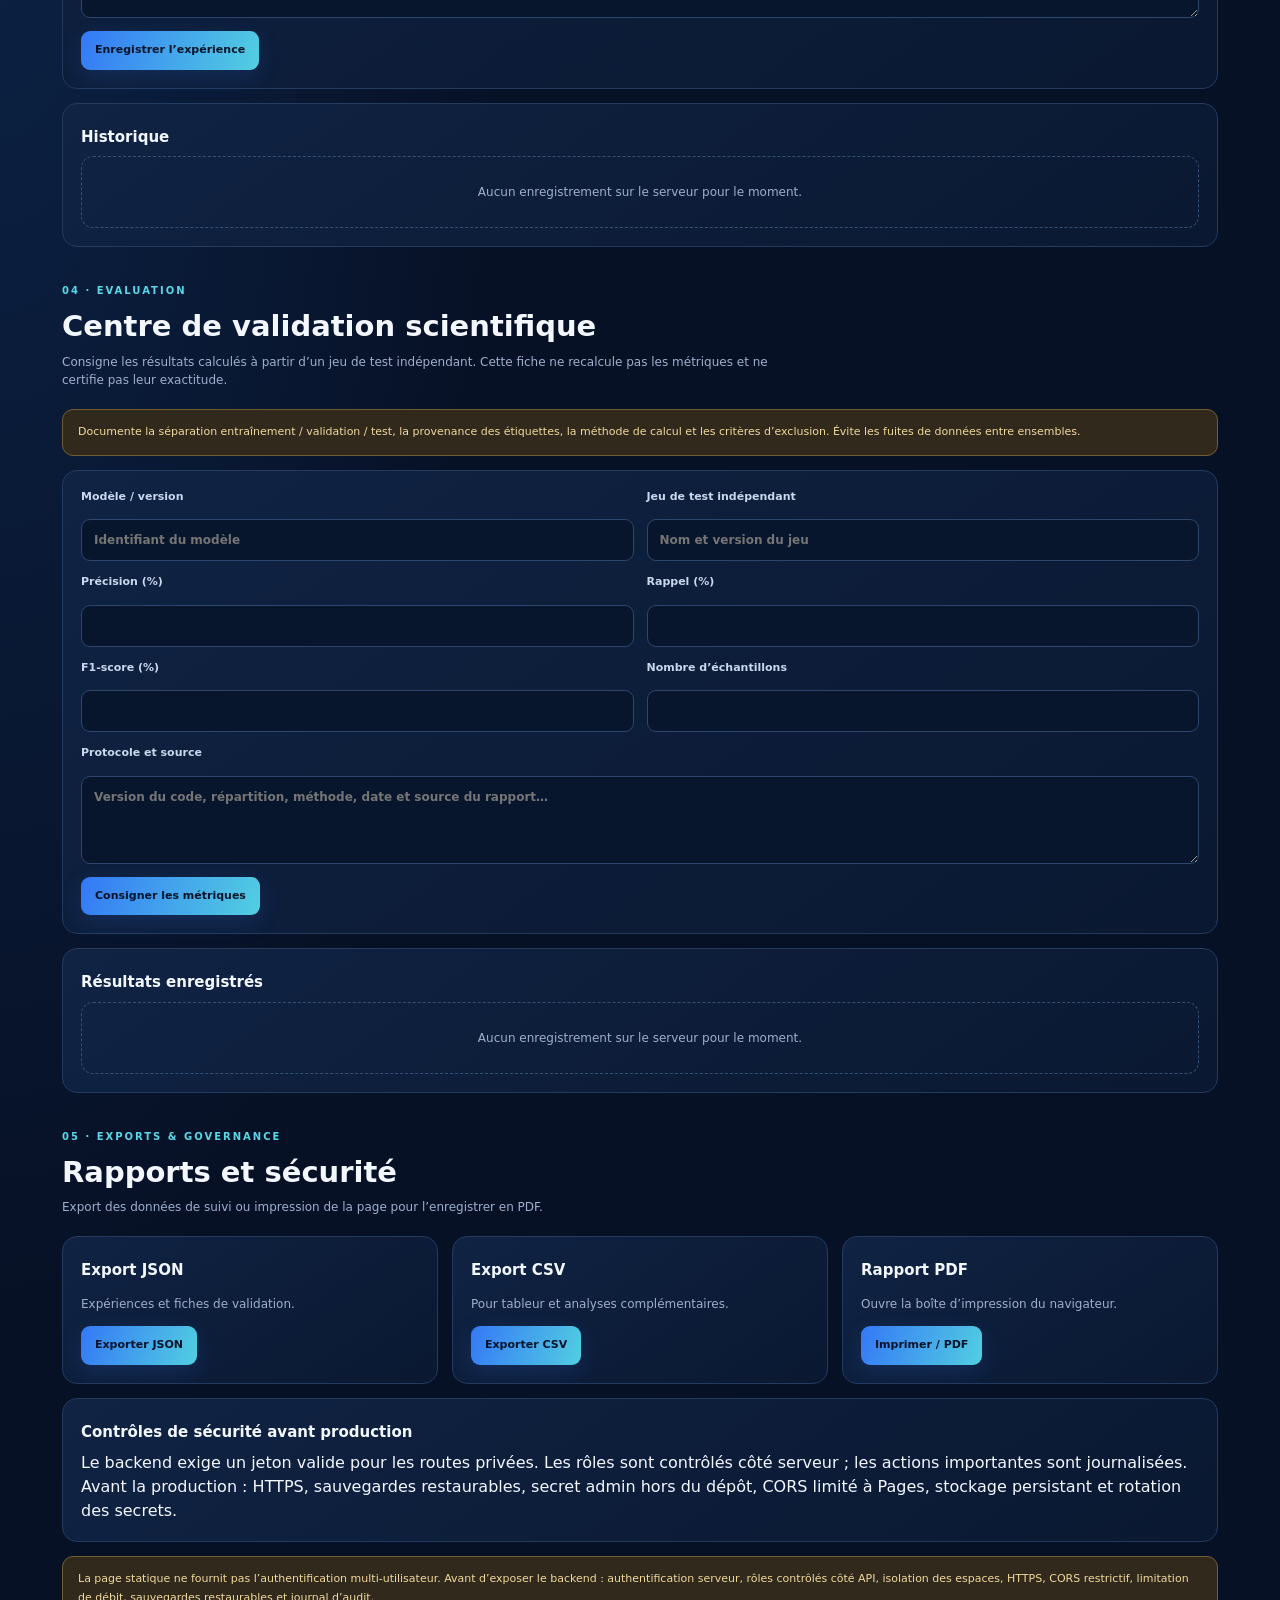
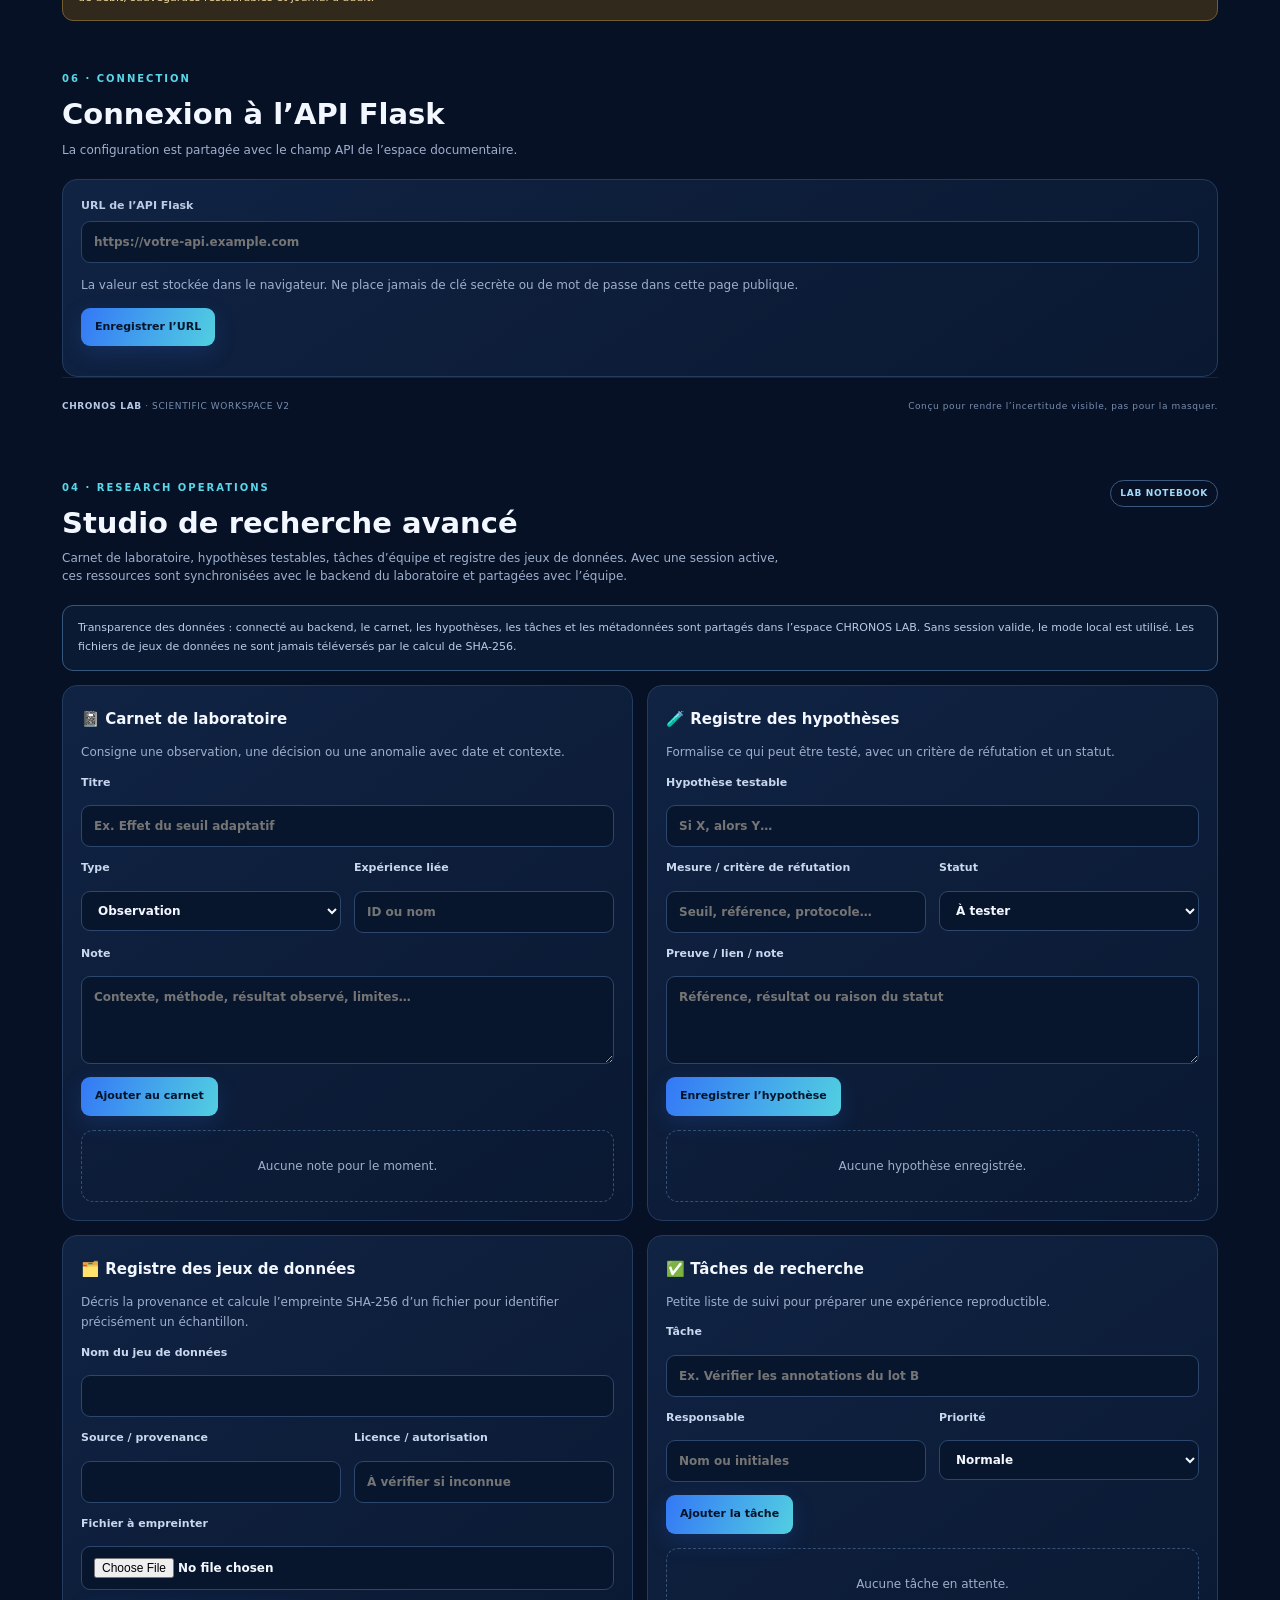
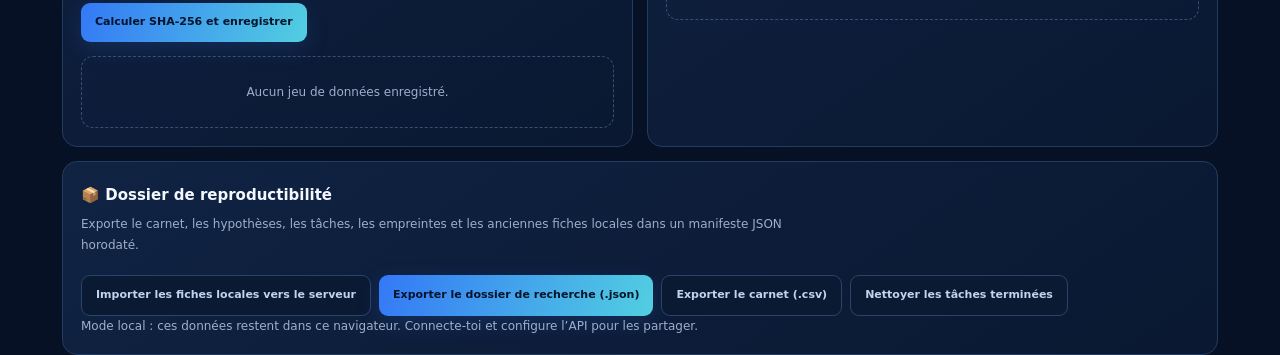
==== commit 2d16005f: "Add explicit import action for existing local research records" ====
--- a/site/v2.html
+++ b/site/v2.html
@@ -75,7 +75,7 @@
    <form id="clTaskForm" class="v2-form"><label class="v2-span">Tâche<input name="title" maxlength="220" required placeholder="Ex. Vérifier les annotations du lot B"></label><label>Responsable<input name="owner" maxlength="120" placeholder="Nom ou initiales"></label><label>Priorité<select name="priority"><option>Normale</option><option>Haute</option><option>Critique</option><option>Basse</option></select></label><div class="v2-span"><button class="btn btn-primary" type="submit">Ajouter la tâche</button></div></form><div id="clTaskList" class="cl-list"></div>
   </article>
  </div>
- <article class="v2-card" style="margin-top:14px"><div class="v2-head"><div><h3>📦 Dossier de reproductibilité</h3><p>Exporte le carnet, les hypothèses, les tâches, les empreintes et les anciennes fiches locales dans un manifeste JSON horodaté.</p></div></div><div class="v2-actions"><button class="btn btn-primary" id="clExportBundle" type="button">Exporter le dossier de recherche (.json)</button><button class="btn btn-quiet" id="clExportNotes" type="button">Exporter le carnet (.csv)</button><button class="btn btn-quiet" id="clClearCompleted" type="button">Nettoyer les tâches terminées</button></div><div id="clBundleStatus" class="v2-muted" role="status" aria-live="polite"></div></article>
+ <article class="v2-card" style="margin-top:14px"><div class="v2-head"><div><h3>📦 Dossier de reproductibilité</h3><p>Exporte le carnet, les hypothèses, les tâches, les empreintes et les anciennes fiches locales dans un manifeste JSON horodaté.</p></div></div><div class="v2-actions"><button class="btn btn-quiet" id="clImportLocal" type="button">Importer les fiches locales vers le serveur</button><button class="btn btn-primary" id="clExportBundle" type="button">Exporter le dossier de recherche (.json)</button><button class="btn btn-quiet" id="clExportNotes" type="button">Exporter le carnet (.csv)</button><button class="btn btn-quiet" id="clClearCompleted" type="button">Nettoyer les tâches terminées</button></div><div id="clBundleStatus" class="v2-muted" role="status" aria-live="polite"></div></article>
 </section>
 </main><div id="toast" class="toast" role="status" aria-live="polite"></div>
 <script src="./v2.js" defer></script>
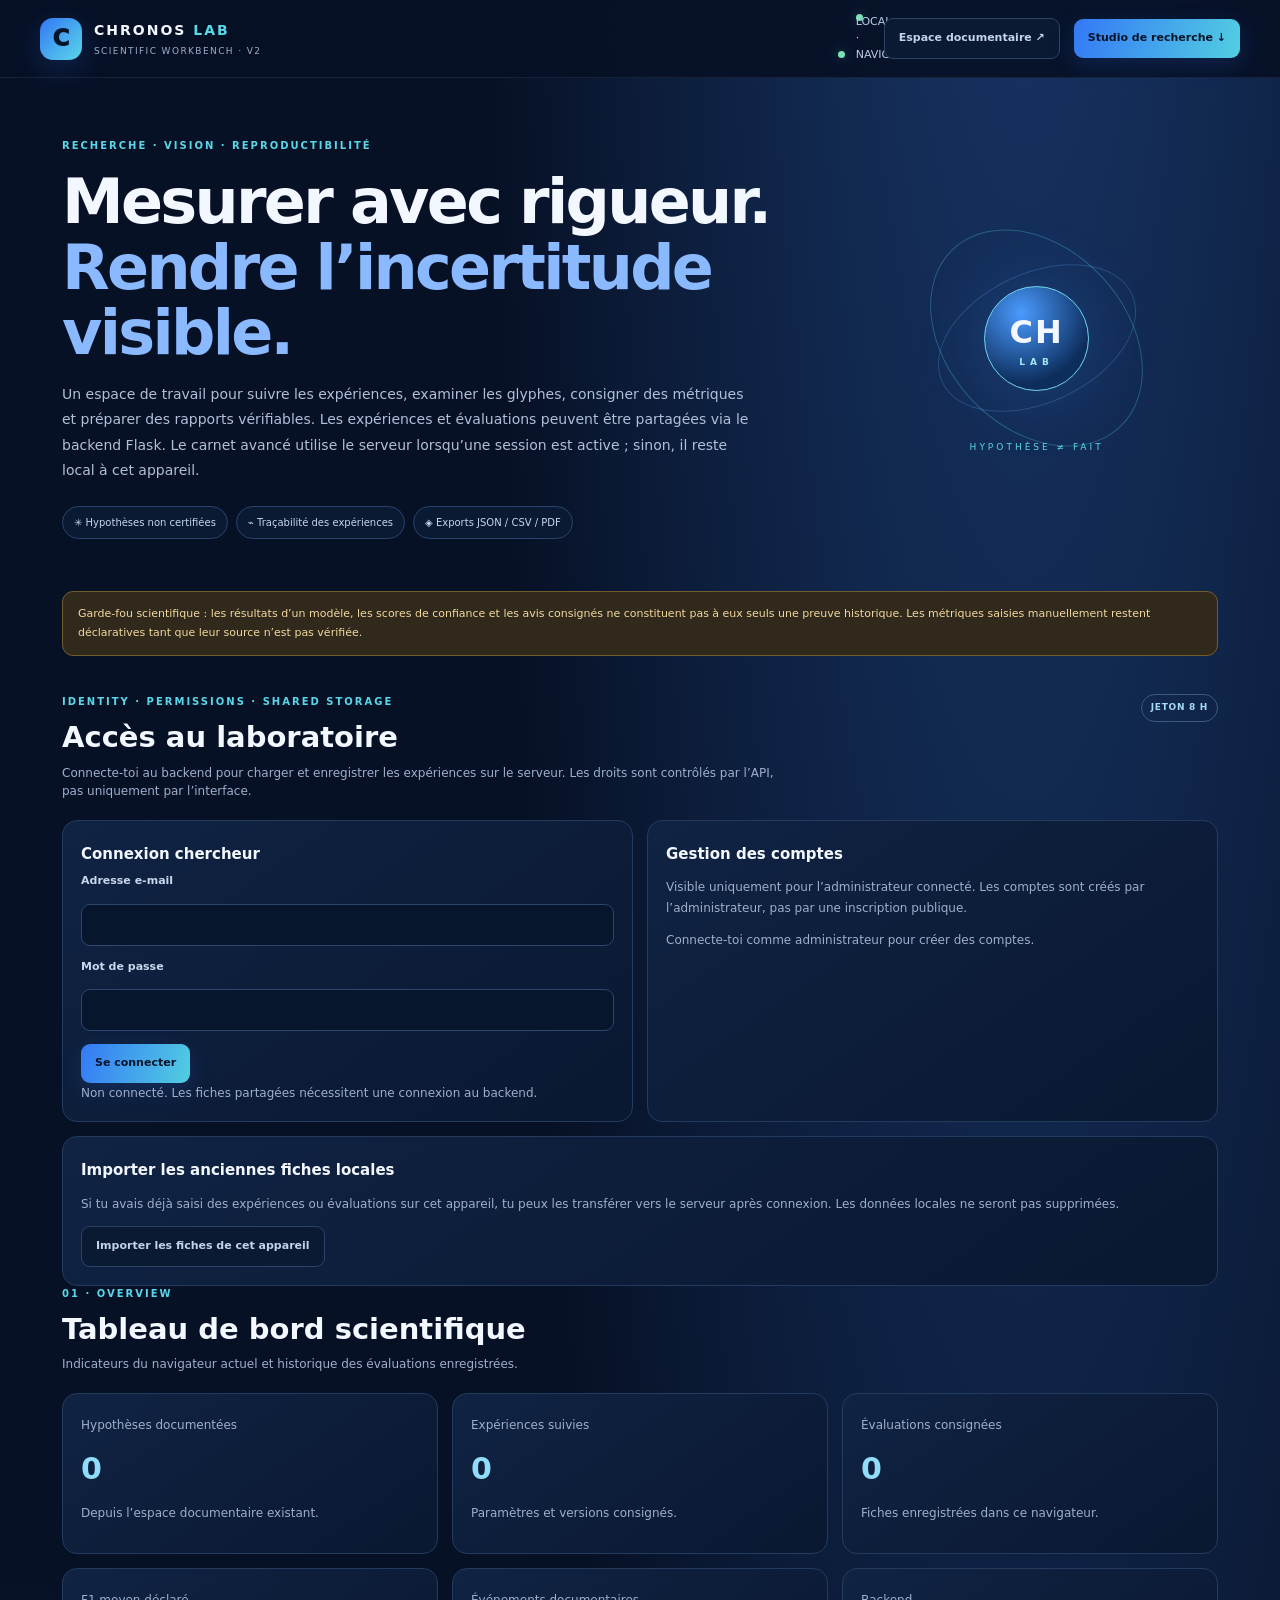
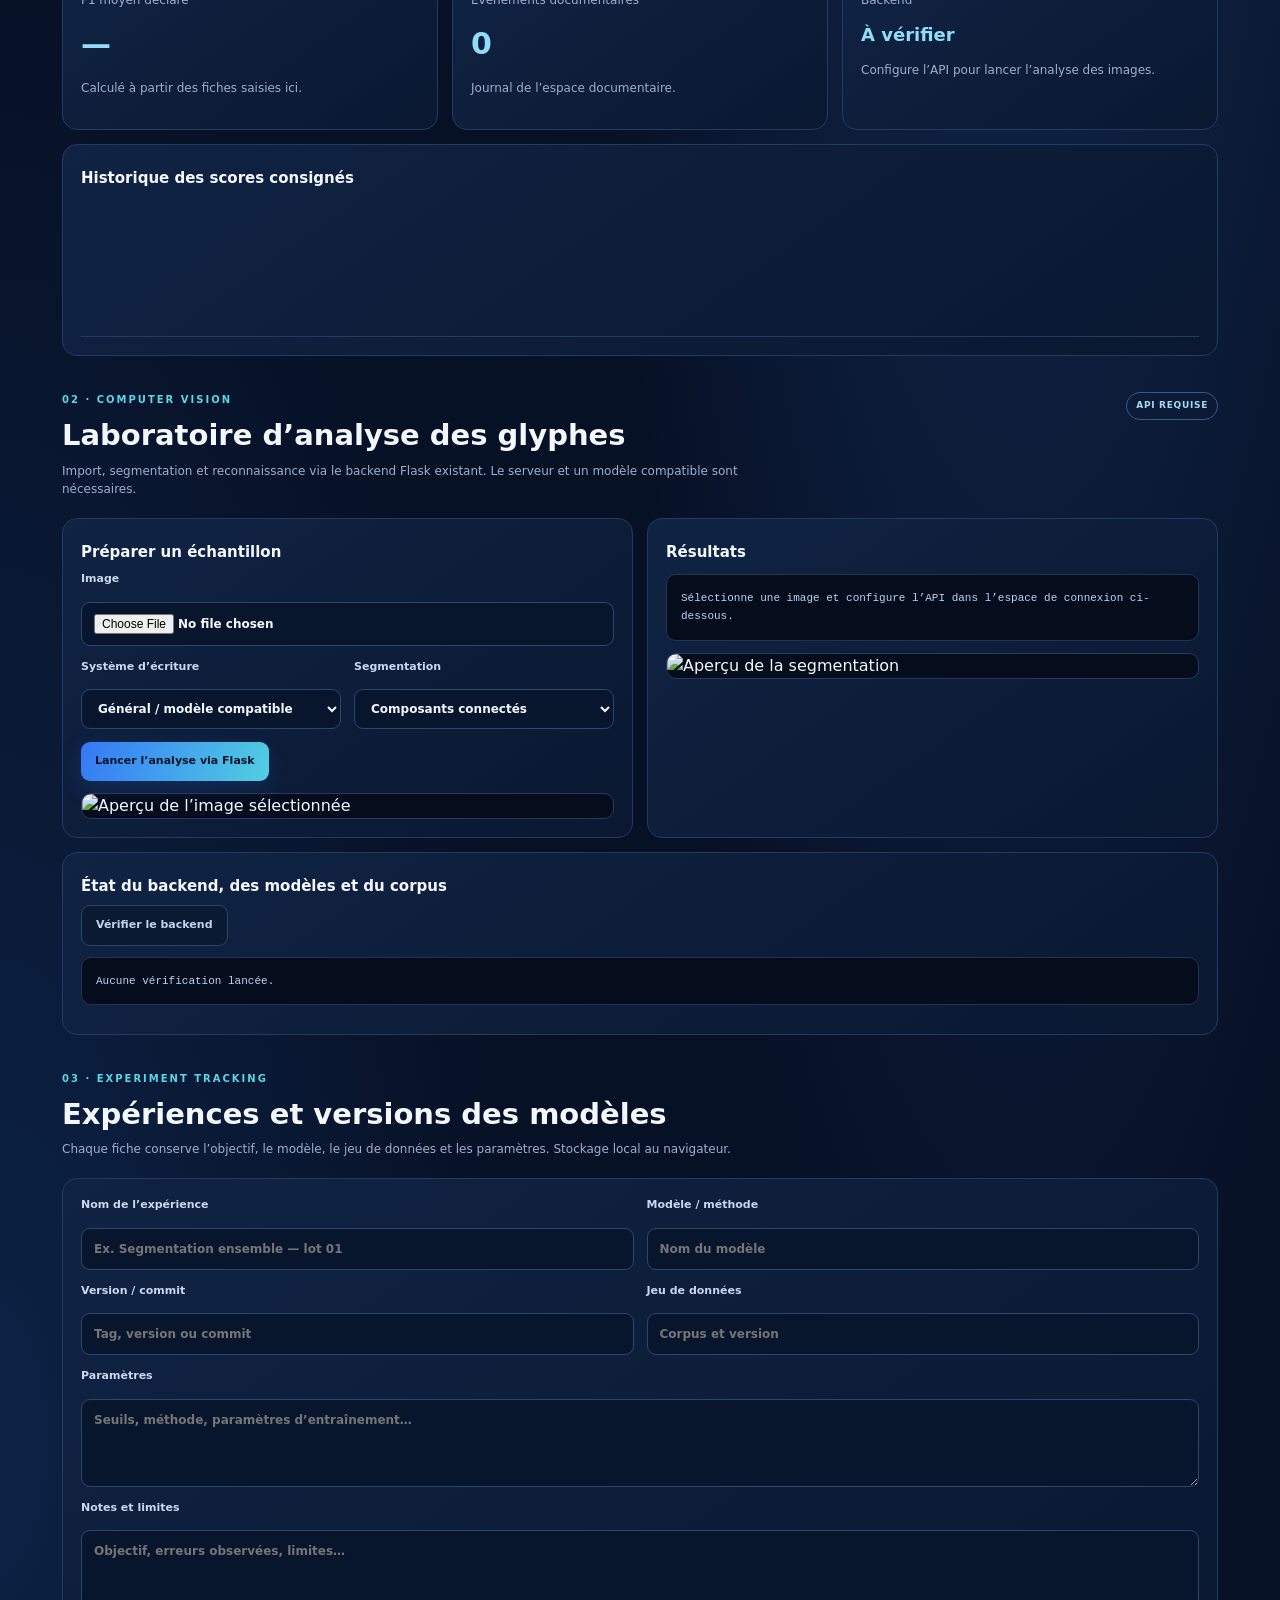
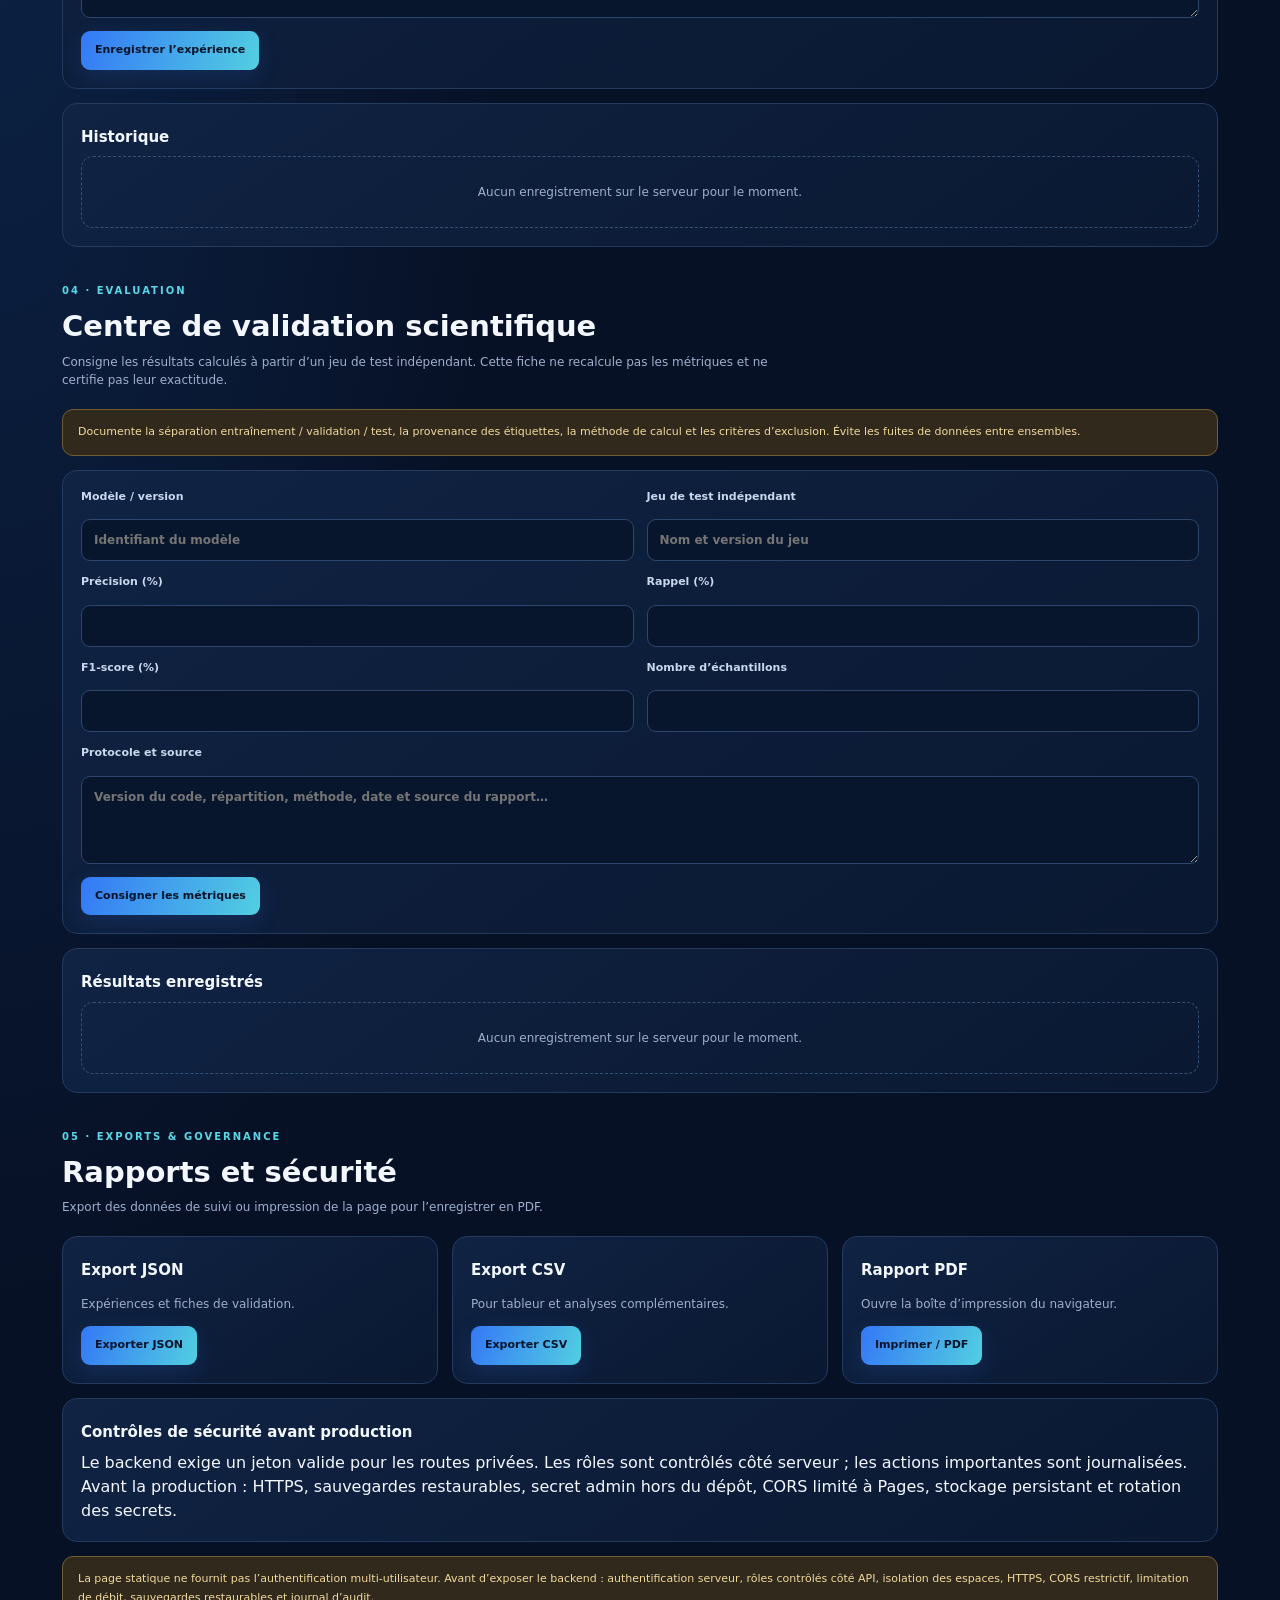
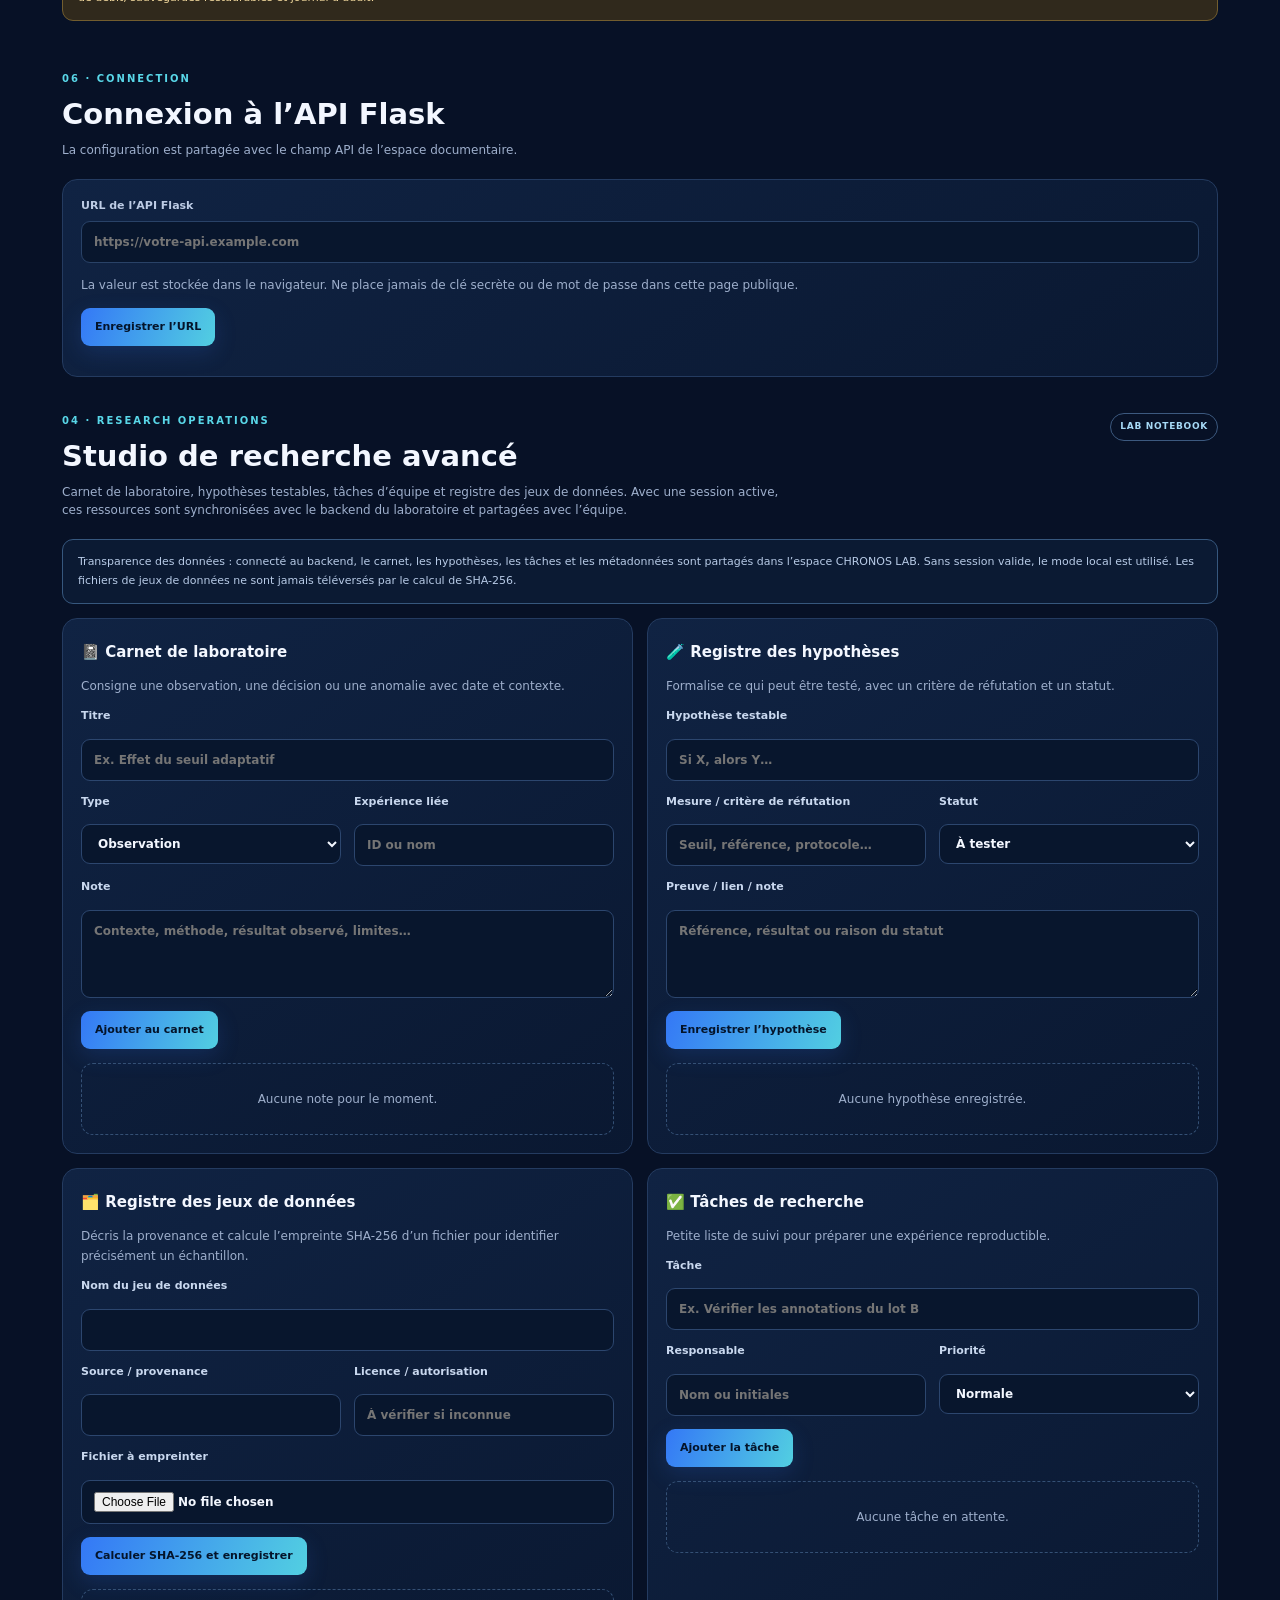
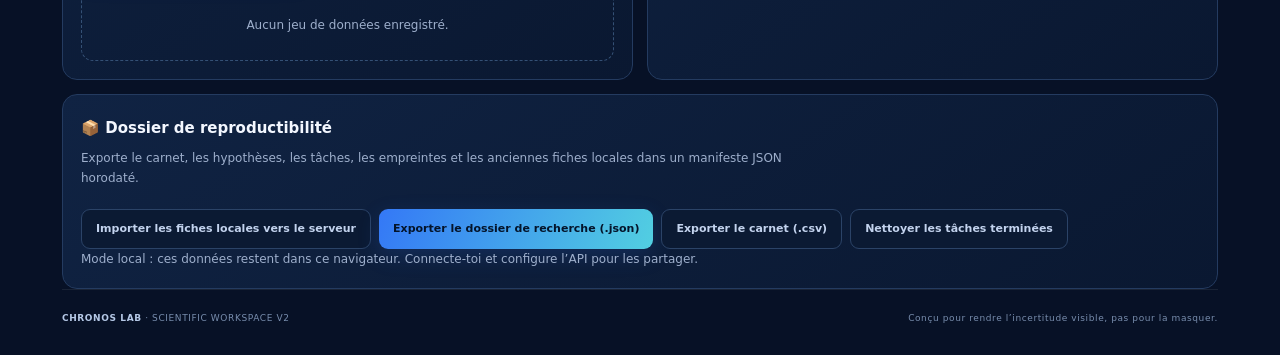
==== commit 542b9745: "Make research studio visible and move it before footer" ====
--- a/site/v2.html
+++ b/site/v2.html
@@ -7,7 +7,7 @@
 <link rel="stylesheet" href="./style.css"><link rel="stylesheet" href="./v2.css">
 </head>
 <body>
-<header class="topbar"><a class="brand" href="./index.html"><span class="sigil">C</span><span><b>CHRONOS <i>LAB</i></b><small>SCIENTIFIC WORKBENCH · V2</small></span></a><div class="top-actions"><span class="local-pill"><span></span> <span id="clStorageMode">LOCAL · NAVIGATEUR</span></span><a class="btn btn-quiet" href="./index.html">Espace documentaire ↗</a></div></header>
+<header class="topbar"><a class="brand" href="./index.html"><span class="sigil">C</span><span><b>CHRONOS <i>LAB</i></b><small>SCIENTIFIC WORKBENCH · V2</small></span></a><div class="top-actions"><span class="local-pill"><span></span> <span id="clStorageMode">LOCAL · NAVIGATEUR</span></span><a class="btn btn-quiet" href="./index.html">Espace documentaire ↗</a><a class="btn btn-primary" href="#researchops">Studio de recherche ↓</a></div></header>
 <main>
 <section class="hero"><div class="hero-copy"><div class="v2-kicker">RECHERCHE · VISION · REPRODUCTIBILITÉ</div><h1>Mesurer avec rigueur.<br><em>Rendre l’incertitude visible.</em></h1><p>Un espace de travail pour suivre les expériences, examiner les glyphes, consigner des métriques et préparer des rapports vérifiables. Les expériences et évaluations peuvent être partagées via le backend Flask. Le carnet avancé utilise le serveur lorsqu’une session est active ; sinon, il reste local à cet appareil.</p><div class="hero-badges"><span>✳ Hypothèses non certifiées</span><span>⌁ Traçabilité des expériences</span><span>◈ Exports JSON / CSV / PDF</span></div></div><div class="hero-stamp"><div class="orbit orbit-a"></div><div class="orbit orbit-b"></div><div class="core">CH<br><small>LAB</small></div><div class="stamp-caption">HYPOTHÈSE ≠ FAIT</div></div></section>
 <div class="v2-notice warn">Garde-fou scientifique : les résultats d’un modèle, les scores de confiance et les avis consignés ne constituent pas à eux seuls une preuve historique. Les métriques saisies manuellement restent déclaratives tant que leur source n’est pas vérifiée.</div>
@@ -56,8 +56,6 @@
 <article class="v2-card" style="margin-top:14px"><h3>Contrôles de sécurité avant production</h3><div id="v2SecurityChecklist" class="v2-checklist"></div></article>
 <div class="v2-notice warn">La page statique ne fournit pas l’authentification multi-utilisateur. Avant d’exposer le backend : authentification serveur, rôles contrôlés côté API, isolation des espaces, HTTPS, CORS restrictif, limitation de débit, sauvegardes restaurables et journal d’audit.</div></section>
 <section id="connection" style="padding-top:36px"><div class="v2-head"><div><div class="v2-kicker">06 · CONNECTION</div><h2>Connexion à l’API Flask</h2><p>La configuration est partagée avec le champ API de l’espace documentaire.</p></div></div><article class="v2-card"><label>URL de l’API Flask<input id="apiBase" class="v2-field" placeholder="https://votre-api.example.com"></label><p class="v2-muted">La valeur est stockée dans le navigateur. Ne place jamais de clé secrète ou de mot de passe dans cette page publique.</p><button id="saveApiBase" class="btn btn-primary">Enregistrer l’URL</button><p id="apiSaved" class="v2-muted" aria-live="polite"></p></article></section>
-<footer><div><b>CHRONOS LAB</b><span> · SCIENTIFIC WORKSPACE V2</span></div><p>Conçu pour rendre l’incertitude visible, pas pour la masquer.</p></footer>
-
 <section id="researchops" style="padding-top:36px">
  <div class="v2-head"><div><div class="v2-kicker">04 · RESEARCH OPERATIONS</div><h2>Studio de recherche avancé</h2><p>Carnet de laboratoire, hypothèses testables, tâches d’équipe et registre des jeux de données. Avec une session active, ces ressources sont synchronisées avec le backend du laboratoire et partagées avec l’équipe.</p></div><span class="status-tag">LAB NOTEBOOK</span></div>
  <div class="v2-notice">Transparence des données : connecté au backend, le carnet, les hypothèses, les tâches et les métadonnées sont partagés dans l’espace CHRONOS LAB. Sans session valide, le mode local est utilisé. Les fichiers de jeux de données ne sont jamais téléversés par le calcul de SHA-256.</div>
@@ -77,6 +75,7 @@
  </div>
  <article class="v2-card" style="margin-top:14px"><div class="v2-head"><div><h3>📦 Dossier de reproductibilité</h3><p>Exporte le carnet, les hypothèses, les tâches, les empreintes et les anciennes fiches locales dans un manifeste JSON horodaté.</p></div></div><div class="v2-actions"><button class="btn btn-quiet" id="clImportLocal" type="button">Importer les fiches locales vers le serveur</button><button class="btn btn-primary" id="clExportBundle" type="button">Exporter le dossier de recherche (.json)</button><button class="btn btn-quiet" id="clExportNotes" type="button">Exporter le carnet (.csv)</button><button class="btn btn-quiet" id="clClearCompleted" type="button">Nettoyer les tâches terminées</button></div><div id="clBundleStatus" class="v2-muted" role="status" aria-live="polite"></div></article>
 </section>
+<footer><div><b>CHRONOS LAB</b><span> · SCIENTIFIC WORKSPACE V2</span></div><p>Conçu pour rendre l’incertitude visible, pas pour la masquer.</p></footer>
 </main><div id="toast" class="toast" role="status" aria-live="polite"></div>
 <script src="./v2.js" defer></script>
 <script defer>
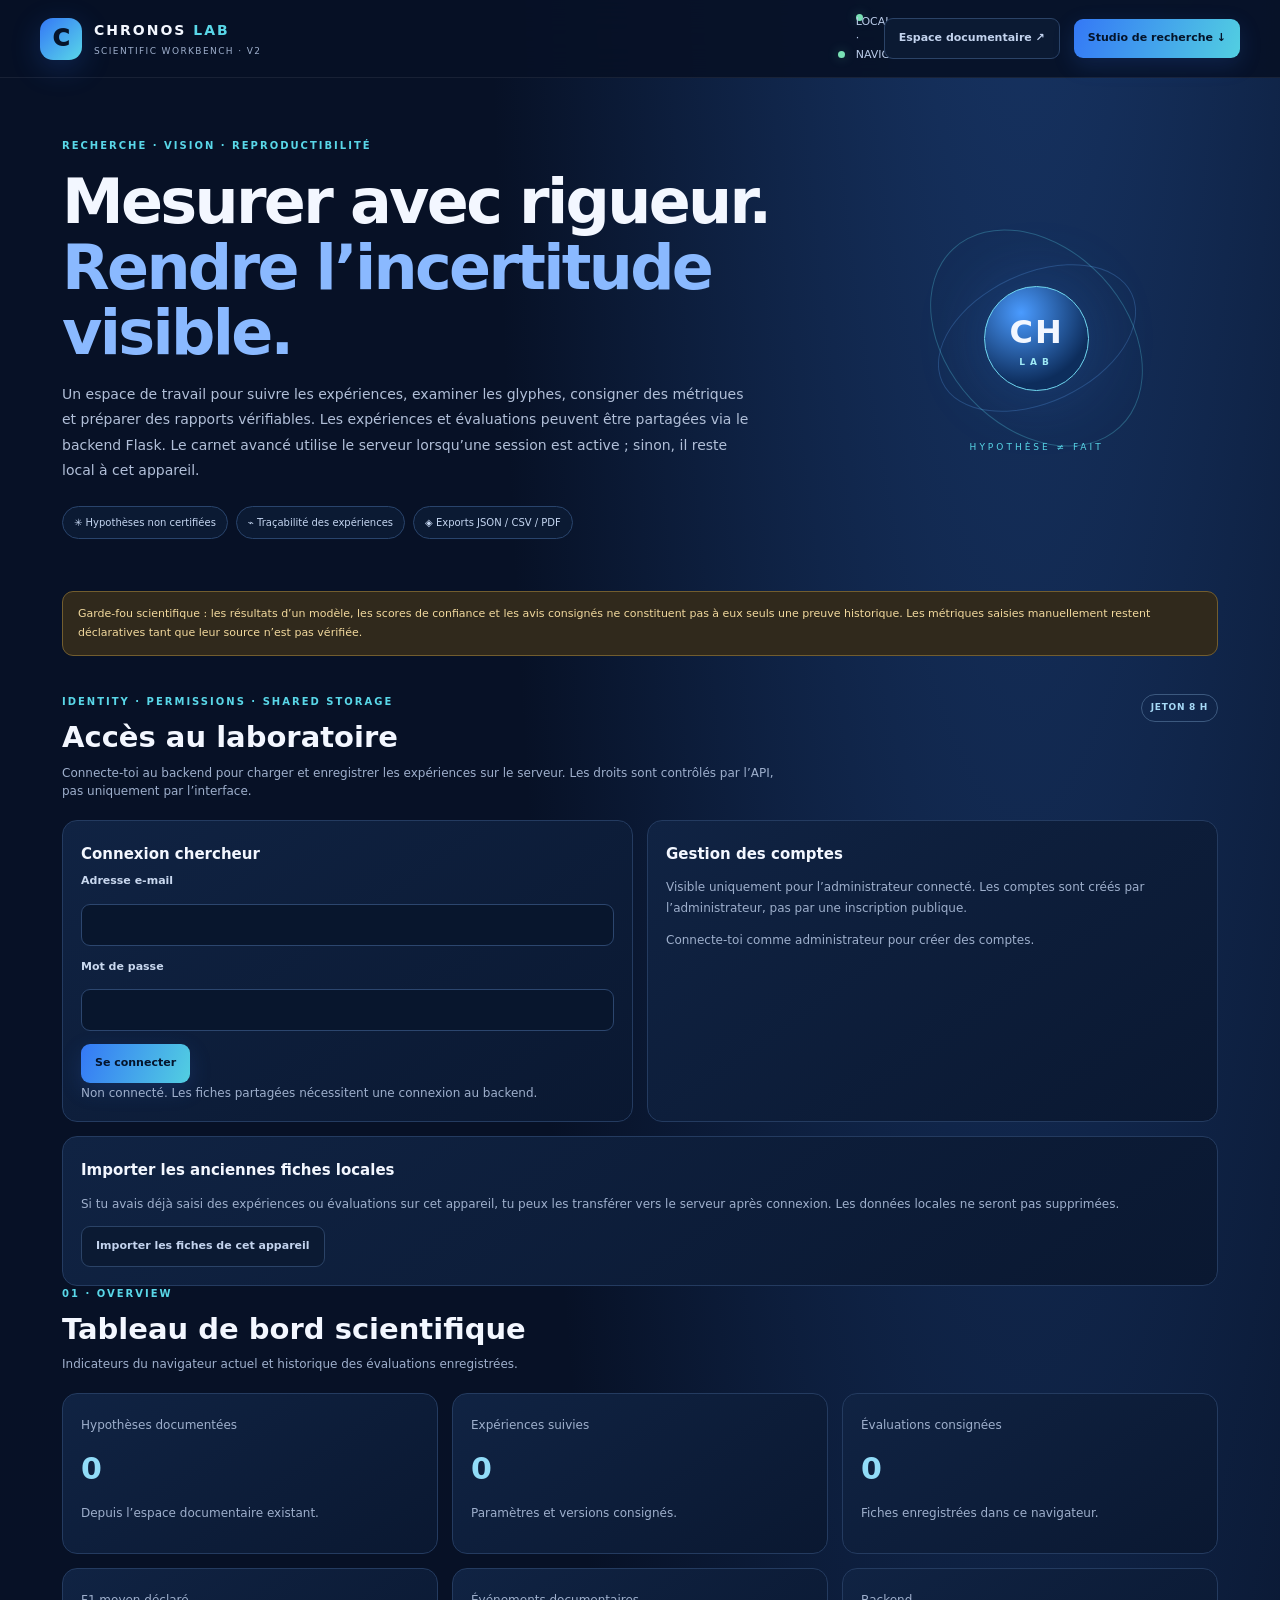
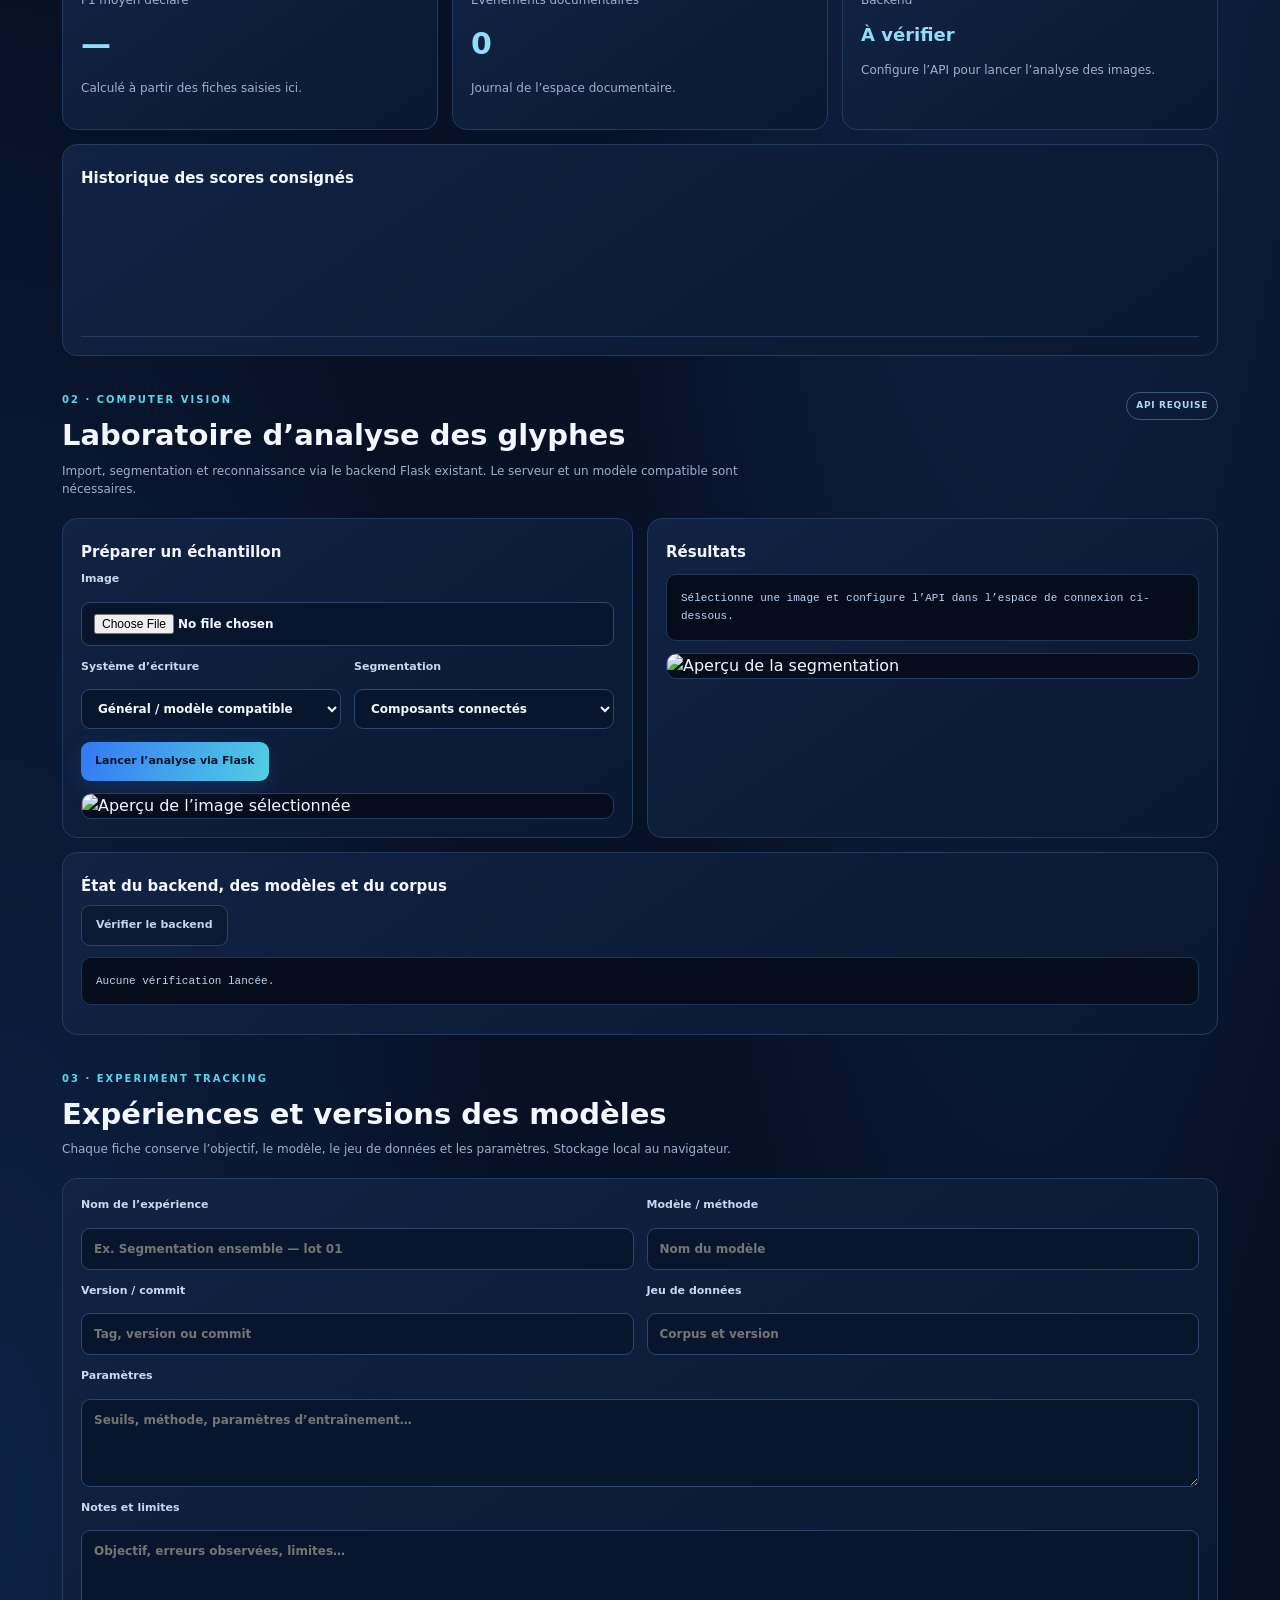
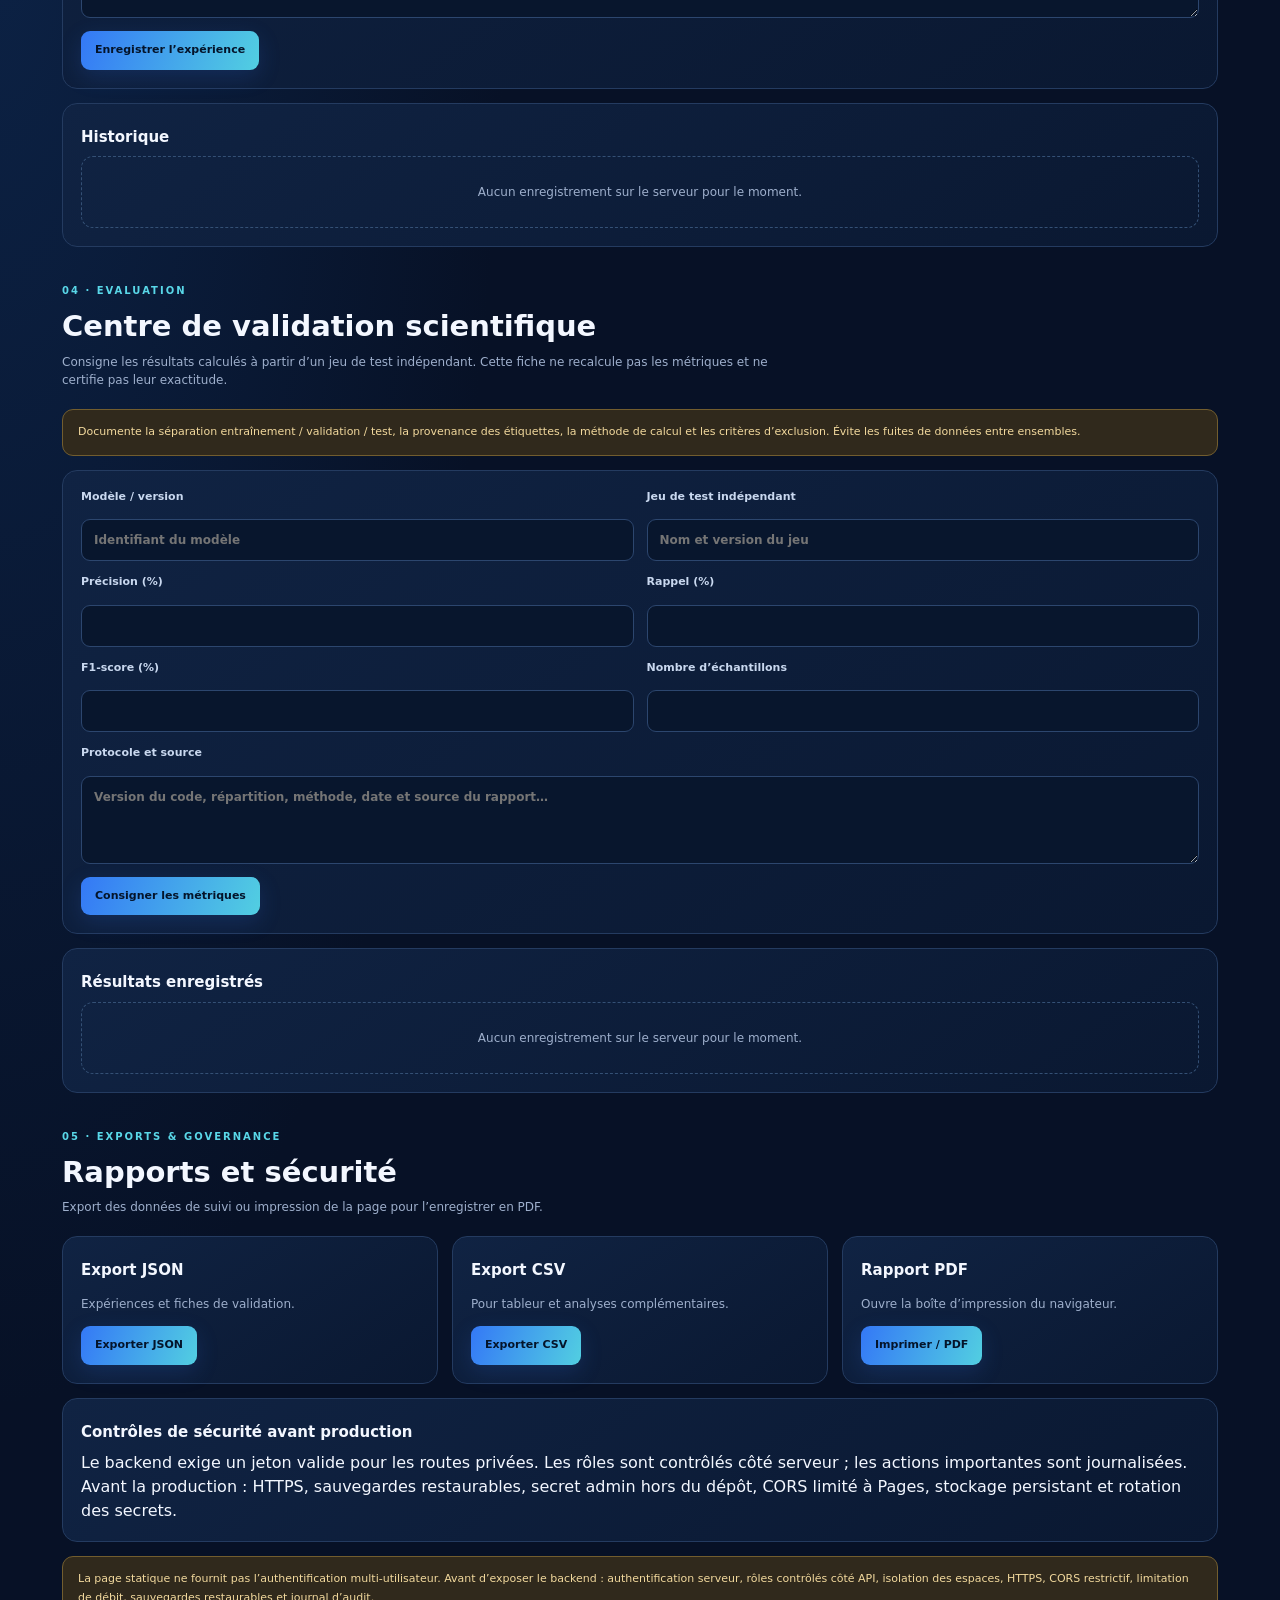
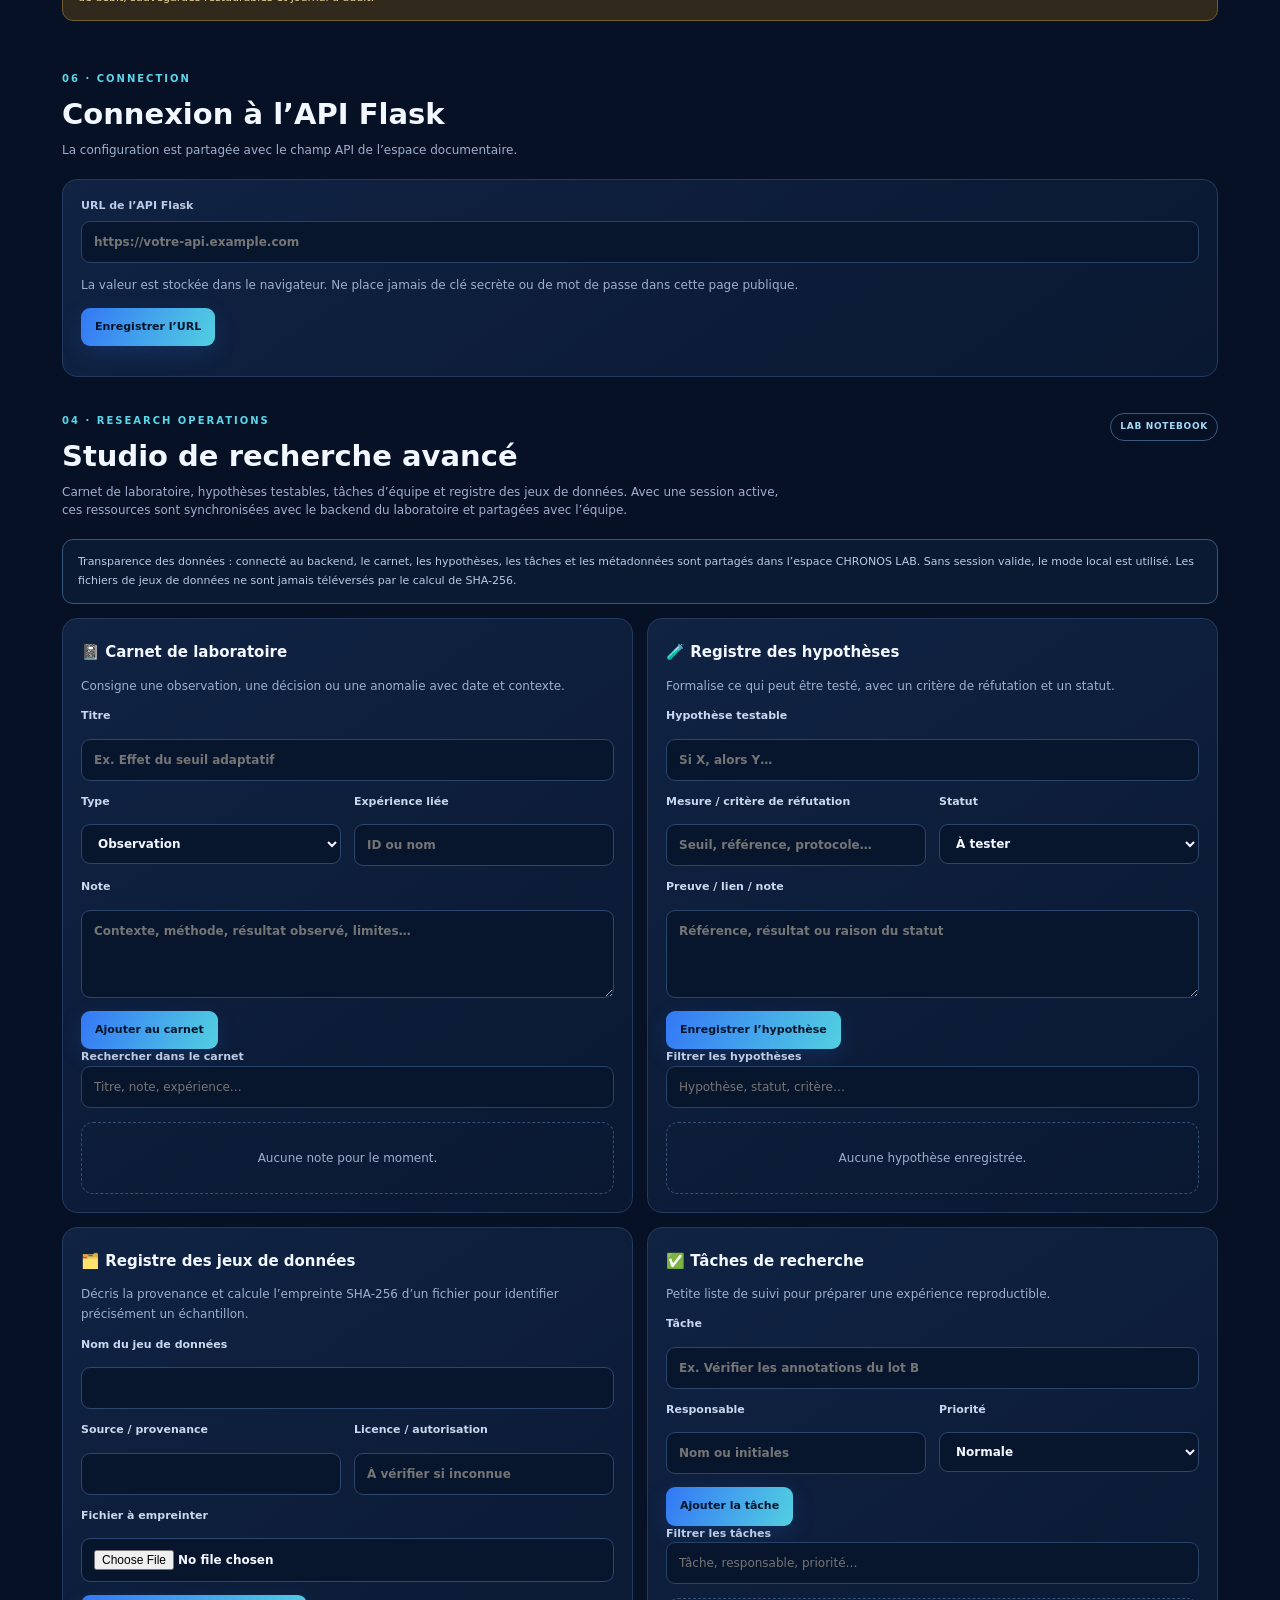
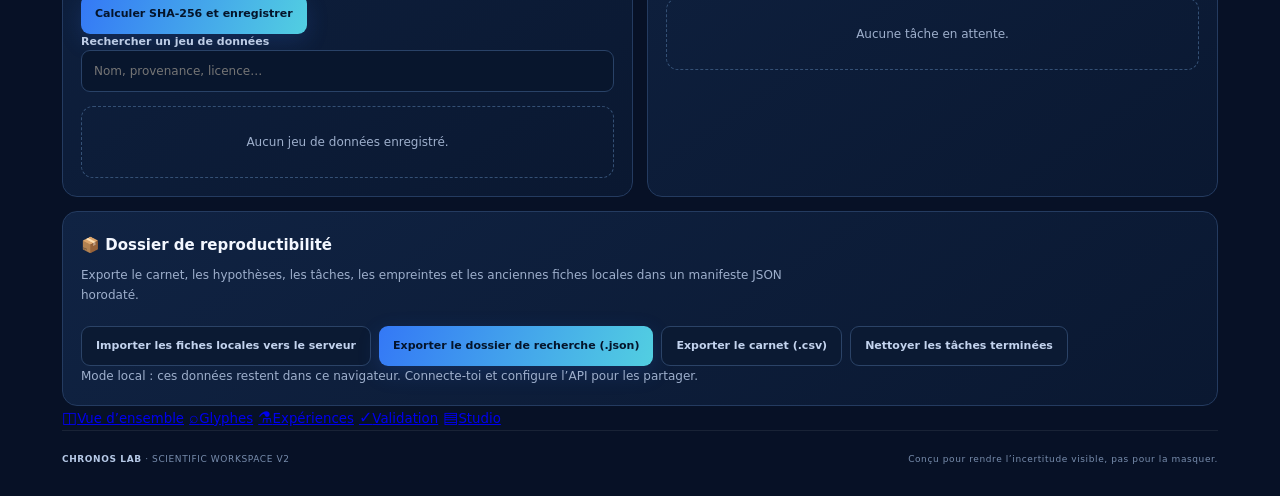
==== commit 57fdbc11: "Add quick mobile workbench navigation and registry search fields" ====
--- a/site/v2.html
+++ b/site/v2.html
@@ -61,20 +61,28 @@
  <div class="v2-notice">Transparence des données : connecté au backend, le carnet, les hypothèses, les tâches et les métadonnées sont partagés dans l’espace CHRONOS LAB. Sans session valide, le mode local est utilisé. Les fichiers de jeux de données ne sont jamais téléversés par le calcul de SHA-256.</div>
  <div class="v2-grid" style="grid-template-columns:repeat(2,minmax(0,1fr))">
   <article class="v2-card"><h3>📓 Carnet de laboratoire</h3><p>Consigne une observation, une décision ou une anomalie avec date et contexte.</p>
-   <form id="clNotebookForm" class="v2-form"><label class="v2-span">Titre<input name="title" maxlength="140" required placeholder="Ex. Effet du seuil adaptatif"></label><label>Type<select name="kind"><option>Observation</option><option>Décision</option><option>Anomalie</option><option>Résultat négatif</option><option>Question ouverte</option></select></label><label>Expérience liée<input name="experiment" maxlength="140" placeholder="ID ou nom"></label><label class="v2-span">Note<textarea name="body" maxlength="5000" required placeholder="Contexte, méthode, résultat observé, limites…"></textarea></label><div class="v2-span"><button class="btn btn-primary" type="submit">Ajouter au carnet</button></div></form><div id="clNotebookList" class="cl-list"></div>
+   <form id="clNotebookForm" class="v2-form"><label class="v2-span">Titre<input name="title" maxlength="140" required placeholder="Ex. Effet du seuil adaptatif"></label><label>Type<select name="kind"><option>Observation</option><option>Décision</option><option>Anomalie</option><option>Résultat négatif</option><option>Question ouverte</option></select></label><label>Expérience liée<input name="experiment" maxlength="140" placeholder="ID ou nom"></label><label class="v2-span">Note<textarea name="body" maxlength="5000" required placeholder="Contexte, méthode, résultat observé, limites…"></textarea></label><div class="v2-span"><button class="btn btn-primary" type="submit">Ajouter au carnet</button></div></form><label class="cl-search-label" for="clNotebookSearch">Rechercher dans le carnet</label><input id="clNotebookSearch" class="cl-search" type="search" placeholder="Titre, note, expérience…" autocomplete="off"><div id="clNotebookList" class="cl-list"></div>
   </article>
   <article class="v2-card"><h3>🧪 Registre des hypothèses</h3><p>Formalise ce qui peut être testé, avec un critère de réfutation et un statut.</p>
-   <form id="clHypothesisForm" class="v2-form"><label class="v2-span">Hypothèse testable<input name="claim" maxlength="500" required placeholder="Si X, alors Y…"></label><label>Mesure / critère de réfutation<input name="criterion" maxlength="300" required placeholder="Seuil, référence, protocole…"></label><label>Statut<select name="status"><option>À tester</option><option>En cours</option><option>Étayée</option><option>Réfutée</option><option>Non concluante</option></select></label><label class="v2-span">Preuve / lien / note<textarea name="evidence" maxlength="2000" placeholder="Référence, résultat ou raison du statut"></textarea></label><div class="v2-span"><button class="btn btn-primary" type="submit">Enregistrer l’hypothèse</button></div></form><div id="clHypothesisList" class="cl-list"></div>
+   <form id="clHypothesisForm" class="v2-form"><label class="v2-span">Hypothèse testable<input name="claim" maxlength="500" required placeholder="Si X, alors Y…"></label><label>Mesure / critère de réfutation<input name="criterion" maxlength="300" required placeholder="Seuil, référence, protocole…"></label><label>Statut<select name="status"><option>À tester</option><option>En cours</option><option>Étayée</option><option>Réfutée</option><option>Non concluante</option></select></label><label class="v2-span">Preuve / lien / note<textarea name="evidence" maxlength="2000" placeholder="Référence, résultat ou raison du statut"></textarea></label><div class="v2-span"><button class="btn btn-primary" type="submit">Enregistrer l’hypothèse</button></div></form><label class="cl-search-label" for="clHypothesisSearch">Filtrer les hypothèses</label><input id="clHypothesisSearch" class="cl-search" type="search" placeholder="Hypothèse, statut, critère…" autocomplete="off"><div id="clHypothesisList" class="cl-list"></div>
   </article>
   <article class="v2-card"><h3>🗂️ Registre des jeux de données</h3><p>Décris la provenance et calcule l’empreinte SHA-256 d’un fichier pour identifier précisément un échantillon.</p>
-   <form id="clDatasetForm" class="v2-form"><label class="v2-span">Nom du jeu de données<input name="name" maxlength="160" required></label><label>Source / provenance<input name="source" maxlength="300" required></label><label>Licence / autorisation<input name="license" maxlength="160" placeholder="À vérifier si inconnue"></label><label class="v2-span">Fichier à empreinter<input id="clDatasetFile" type="file" required></label><div class="v2-span"><button class="btn btn-primary" type="submit">Calculer SHA-256 et enregistrer</button></div></form><div id="clDatasetList" class="cl-list"></div>
+   <form id="clDatasetForm" class="v2-form"><label class="v2-span">Nom du jeu de données<input name="name" maxlength="160" required></label><label>Source / provenance<input name="source" maxlength="300" required></label><label>Licence / autorisation<input name="license" maxlength="160" placeholder="À vérifier si inconnue"></label><label class="v2-span">Fichier à empreinter<input id="clDatasetFile" type="file" required></label><div class="v2-span"><button class="btn btn-primary" type="submit">Calculer SHA-256 et enregistrer</button></div></form><label class="cl-search-label" for="clDatasetSearch">Rechercher un jeu de données</label><input id="clDatasetSearch" class="cl-search" type="search" placeholder="Nom, provenance, licence…" autocomplete="off"><div id="clDatasetList" class="cl-list"></div>
   </article>
   <article class="v2-card"><h3>✅ Tâches de recherche</h3><p>Petite liste de suivi pour préparer une expérience reproductible.</p>
-   <form id="clTaskForm" class="v2-form"><label class="v2-span">Tâche<input name="title" maxlength="220" required placeholder="Ex. Vérifier les annotations du lot B"></label><label>Responsable<input name="owner" maxlength="120" placeholder="Nom ou initiales"></label><label>Priorité<select name="priority"><option>Normale</option><option>Haute</option><option>Critique</option><option>Basse</option></select></label><div class="v2-span"><button class="btn btn-primary" type="submit">Ajouter la tâche</button></div></form><div id="clTaskList" class="cl-list"></div>
+   <form id="clTaskForm" class="v2-form"><label class="v2-span">Tâche<input name="title" maxlength="220" required placeholder="Ex. Vérifier les annotations du lot B"></label><label>Responsable<input name="owner" maxlength="120" placeholder="Nom ou initiales"></label><label>Priorité<select name="priority"><option>Normale</option><option>Haute</option><option>Critique</option><option>Basse</option></select></label><div class="v2-span"><button class="btn btn-primary" type="submit">Ajouter la tâche</button></div></form><label class="cl-search-label" for="clTaskSearch">Filtrer les tâches</label><input id="clTaskSearch" class="cl-search" type="search" placeholder="Tâche, responsable, priorité…" autocomplete="off"><div id="clTaskList" class="cl-list"></div>
   </article>
  </div>
  <article class="v2-card" style="margin-top:14px"><div class="v2-head"><div><h3>📦 Dossier de reproductibilité</h3><p>Exporte le carnet, les hypothèses, les tâches, les empreintes et les anciennes fiches locales dans un manifeste JSON horodaté.</p></div></div><div class="v2-actions"><button class="btn btn-quiet" id="clImportLocal" type="button">Importer les fiches locales vers le serveur</button><button class="btn btn-primary" id="clExportBundle" type="button">Exporter le dossier de recherche (.json)</button><button class="btn btn-quiet" id="clExportNotes" type="button">Exporter le carnet (.csv)</button><button class="btn btn-quiet" id="clClearCompleted" type="button">Nettoyer les tâches terminées</button></div><div id="clBundleStatus" class="v2-muted" role="status" aria-live="polite"></div></article>
 </section>
+
+<nav class="mobile-workbench-dock" aria-label="Navigation rapide du laboratoire">
+ <a href="#dashboard"><span aria-hidden="true">◫</span><small>Vue d’ensemble</small></a>
+ <a href="#glyphlab"><span aria-hidden="true">⌕</span><small>Glyphes</small></a>
+ <a href="#experiments"><span aria-hidden="true">⚗</span><small>Expériences</small></a>
+ <a href="#validation"><span aria-hidden="true">✓</span><small>Validation</small></a>
+ <a href="#researchops"><span aria-hidden="true">▤</span><small>Studio</small></a>
+</nav>
 <footer><div><b>CHRONOS LAB</b><span> · SCIENTIFIC WORKSPACE V2</span></div><p>Conçu pour rendre l’incertitude visible, pas pour la masquer.</p></footer>
 </main><div id="toast" class="toast" role="status" aria-live="polite"></div>
 <script src="./v2.js" defer></script>
--- a/site/v2.css
+++ b/site/v2.css
@@ -33,3 +33,50 @@
 .cl-list{display:grid;gap:8px;margin-top:14px}.cl-item{border:1px solid #263f63;background:#09172d;border-radius:10px;padding:11px 12px;min-width:0}.cl-item-head{display:flex;justify-content:space-between;align-items:flex-start;gap:10px}.cl-item strong{font-size:12px;color:#e8f4ff}.cl-item p{white-space:pre-wrap;overflow-wrap:anywhere;margin:7px 0;color:#b5c8e3;font-size:11px;line-height:1.65}.cl-meta{font-size:10px;color:#7f9abb}.cl-item-actions{display:flex;gap:6px;flex-wrap:wrap;margin-top:8px}.cl-mini{font-size:10px;padding:5px 8px;border:1px solid #385578;background:#112747;color:#d7eaff;border-radius:7px;cursor:pointer}.cl-hash{font:10px/1.6 monospace;overflow-wrap:anywhere;color:#8ce5bd}.cl-status{font-size:10px;border:1px solid #36577d;border-radius:99px;padding:3px 7px;color:#9ddff3;white-space:nowrap}
 @media(max-width:850px){#researchops .v2-grid{grid-template-columns:1fr!important}}
 @media print{#researchops .cl-item{background:white!important;border-color:#aaa!important}#researchops .cl-item strong,#researchops .cl-item p,#researchops .cl-meta{color:#222!important}}
+
+
+/* Mobile header polish: keep real button labels and remove the accidental "Exporter" overlay. */
+@media(max-width:800px){
+  body .topbar{
+    height:auto;
+    min-height:78px;
+    padding:12px 15px;
+    flex-wrap:wrap;
+    align-items:center;
+    gap:12px;
+  }
+  body .topbar .brand{flex:1 1 190px;min-width:0}
+  body .topbar .top-actions{
+    display:flex;
+    flex:1 1 100%;
+    width:100%;
+    min-width:0;
+    flex-wrap:wrap;
+    justify-content:flex-start;
+    align-items:center;
+    gap:8px;
+  }
+  body .topbar .top-actions .local-pill{
+    display:inline-flex;
+    align-items:center;
+    margin-right:auto;
+    font-size:10px;
+  }
+  body .topbar .top-actions .btn{
+    flex:0 1 auto;
+    width:auto;
+    min-width:0;
+    font-size:10px;
+    line-height:1.35;
+    padding:9px 11px;
+    white-space:nowrap;
+  }
+  body .topbar .top-actions .btn::after{content:none!important;display:none!important}
+}
+@media(max-width:430px){
+  body .topbar{gap:10px}
+  body .topbar .brand{flex-basis:100%}
+  body .topbar .top-actions{gap:7px}
+  body .topbar .top-actions .local-pill{flex:1 0 100%;margin:0 0 2px}
+  body .topbar .top-actions .btn{flex:1 1 auto;text-align:center;padding:10px 8px}
+}
